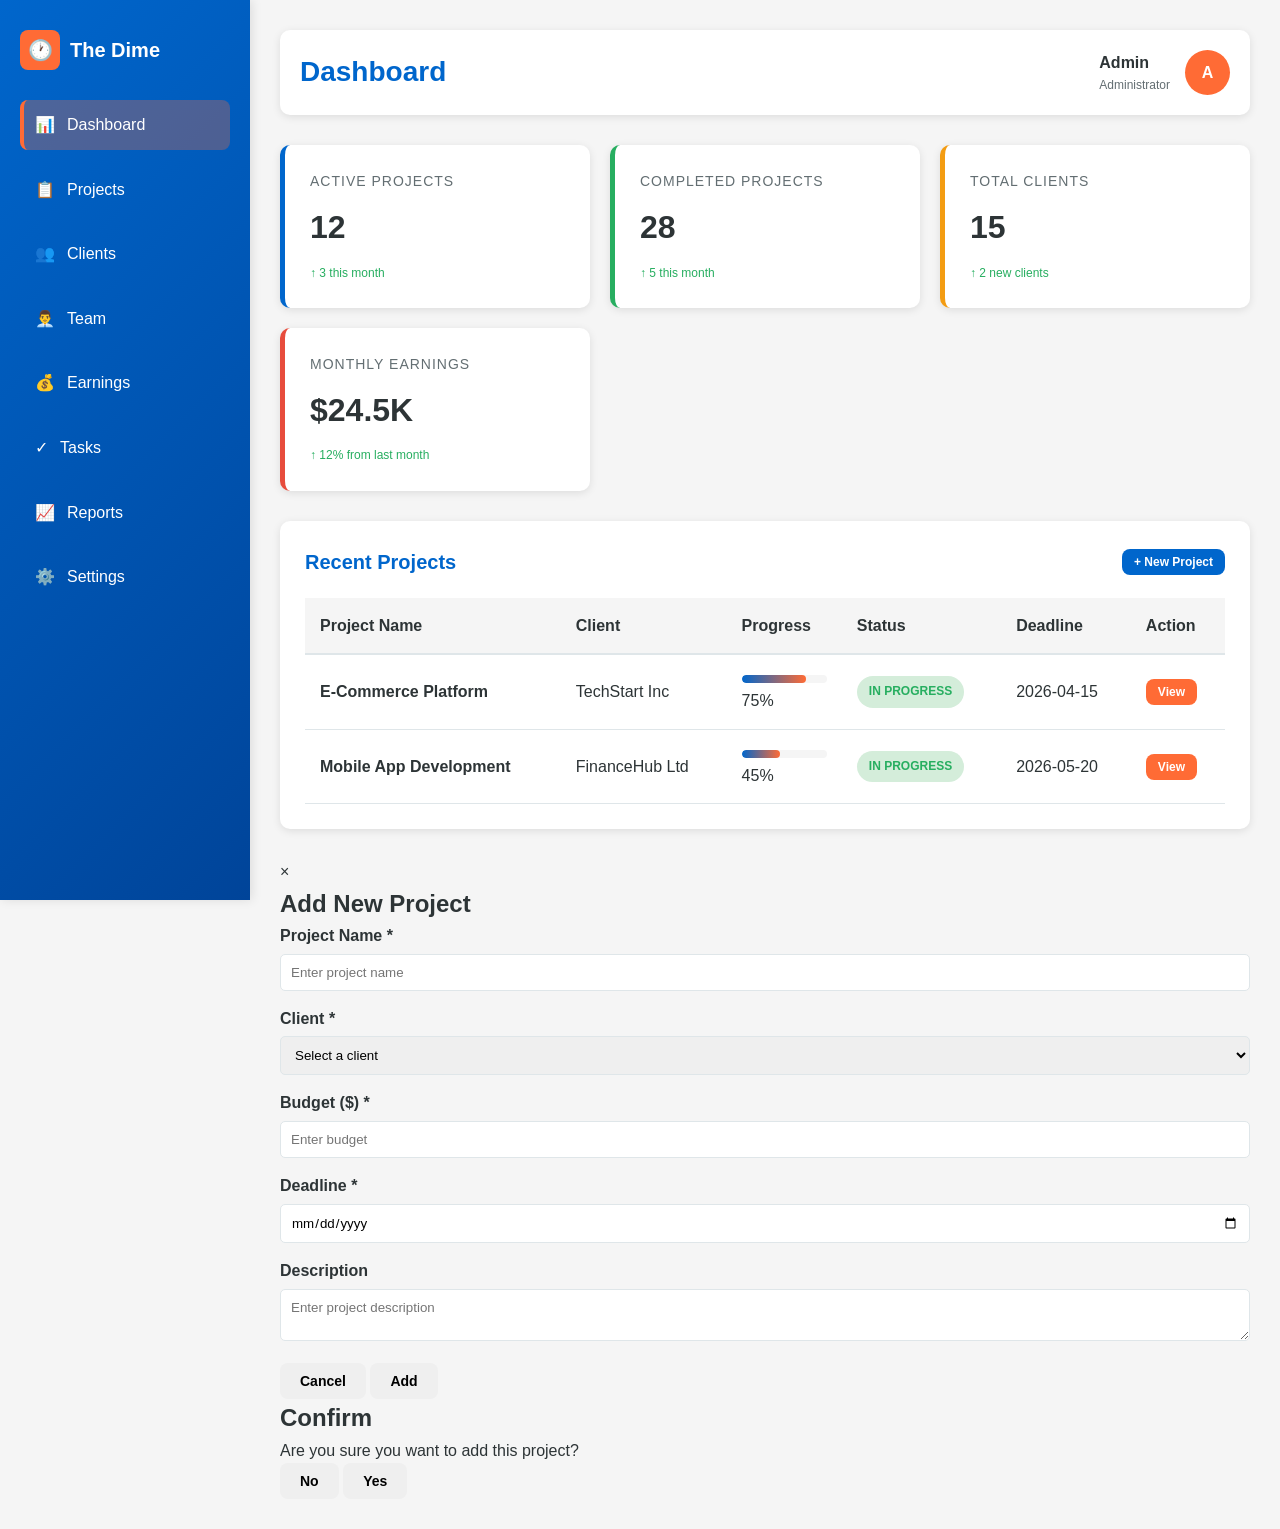
==== index.html @ 7ede2f8c "Add new project and confirmation modals Added a new project modal with form fields for project detai" ====
<!DOCTYPE html>
<html lang="en">
<head>
    <meta charset="UTF-8">
    <meta name="viewport" content="width=device-width, initial-scale=1.0">
    <title>The Dime Technology - Admin Dashboard</title>
    <style>
        * {
            margin: 0;
            padding: 0;
            box-sizing: border-box;
        }

        :root {
            --primary-blue: #0066cc;
            --accent-orange: #ff6b35;
            --dark-bg: #1a1a2e;
            --light-bg: #f5f5f5;
            --text-dark: #2d3436;
            --text-light: #636e72;
            --success-green: #27ae60;
            --warning-yellow: #f39c12;
            --danger-red: #e74c3c;
            --border-color: #dfe6e9;
        }

        body {
            font-family: 'Segoe UI', Tahoma, Geneva, Verdana, sans-serif;
            background-color: var(--light-bg);
            color: var(--text-dark);
            line-height: 1.6;
        }

        .container {
            display: flex;
            min-height: 100vh;
        }

        .sidebar {
            width: 250px;
            background: linear-gradient(135deg, var(--primary-blue) 0%, #004499 100%);
            color: white;
            padding: 30px 20px;
            position: fixed;
            height: 100vh;
            overflow-y: auto;
            box-shadow: 2px 0 10px rgba(0,0,0,0.1);
            z-index: 100;
        }

        .logo {
            font-size: 20px;
            font-weight: bold;
            margin-bottom: 30px;
            display: flex;
            align-items: center;
            gap: 10px;
        }

        .logo-icon {
            width: 40px;
            height: 40px;
            background: var(--accent-orange);
            border-radius: 8px;
            display: flex;
            align-items: center;
            justify-content: center;
            font-weight: bold;
        }

        .nav-menu {
            list-style: none;
        }

        .nav-item {
            margin-bottom: 15px;
        }

        .nav-link {
            color: white;
            text-decoration: none;
            display: flex;
            align-items: center;
            gap: 12px;
            padding: 12px 15px;
            border-radius: 8px;
            transition: all 0.3s;
            cursor: pointer;
        }

        .nav-link:hover,
        .nav-link.active {
            background-color: rgba(255, 107, 53, 0.3);
            border-left: 4px solid var(--accent-orange);
            padding-left: 11px;
        }

        .main-content {
            margin-left: 250px;
            flex: 1;
            padding: 30px;
        }

        .content-section {
            display: none;
        }

        .content-section.active {
            display: block;
        }

        .header {
            display: flex;
            justify-content: space-between;
            align-items: center;
            background: white;
            padding: 20px;
            border-radius: 10px;
            margin-bottom: 30px;
            box-shadow: 0 2px 8px rgba(0,0,0,0.1);
        }

        .header h1 {
            color: var(--primary-blue);
            font-size: 28px;
        }

        .user-profile {
            display: flex;
            align-items: center;
            gap: 15px;
        }

        .avatar {
            width: 45px;
            height: 45px;
            background: var(--accent-orange);
            border-radius: 50%;
            display: flex;
            align-items: center;
            justify-content: center;
            color: white;
            font-weight: bold;
        }

        .stats-grid {
            display: grid;
            grid-template-columns: repeat(auto-fit, minmax(250px, 1fr));
            gap: 20px;
            margin-bottom: 30px;
        }

        .stat-card {
            background: white;
            padding: 25px;
            border-radius: 10px;
            box-shadow: 0 2px 8px rgba(0,0,0,0.1);
            border-left: 5px solid;
            transition: transform 0.3s, box-shadow 0.3s;
        }

        .stat-card:hover {
            transform: translateY(-5px);
            box-shadow: 0 5px 15px rgba(0,0,0,0.15);
        }

        .stat-card.primary { border-left-color: var(--primary-blue); }
        .stat-card.success { border-left-color: var(--success-green); }
        .stat-card.warning { border-left-color: var(--warning-yellow); }
        .stat-card.danger { border-left-color: var(--danger-red); }

        .stat-label {
            color: var(--text-light);
            font-size: 14px;
            text-transform: uppercase;
            margin-bottom: 10px;
            letter-spacing: 1px;
        }

        .stat-value {
            font-size: 32px;
            font-weight: bold;
            color: var(--text-dark);
            margin-bottom: 10px;
        }

        .stat-change {
            font-size: 12px;
            color: var(--success-green);
        }

        .section {
            background: white;
            padding: 25px;
            border-radius: 10px;
            box-shadow: 0 2px 8px rgba(0,0,0,0.1);
            margin-bottom: 30px;
        }

        .section-title {
            font-size: 20px;
            font-weight: bold;
            color: var(--primary-blue);
            margin-bottom: 20px;
            display: flex;
            justify-content: space-between;
            align-items: center;
        }

        .btn {
            padding: 10px 20px;
            border: none;
            border-radius: 8px;
            cursor: pointer;
            font-size: 14px;
            font-weight: 600;
            transition: all 0.3s;
            text-decoration: none;
            display: inline-block;
        }

        .btn-primary {
            background: var(--primary-blue);
            color: white;
        }

        .btn-primary:hover {
            background: #0052a3;
        }

        .btn-orange {
            background: var(--accent-orange);
            color: white;
        }

        .btn-orange:hover {
            background: #e55a25;
        }

        .btn-small {
            padding: 6px 12px;
            font-size: 12px;
        }

        table {
            width: 100%;
            border-collapse: collapse;
            margin-top: 15px;
        }

        thead {
            background: var(--light-bg);
        }

        th {
            padding: 15px;
            text-align: left;
            color: var(--text-dark);
            font-weight: 600;
            border-bottom: 2px solid var(--border-color);
        }

        td {
            padding: 15px;
            border-bottom: 1px solid var(--border-color);
        }

        tbody tr:hover {
            background: var(--light-bg);
        }

        .status-badge {
            display: inline-block;
            padding: 6px 12px;
            border-radius: 20px;
            font-size: 12px;
            font-weight: 600;
            text-transform: uppercase;
        }

        .status-active {
            background: #d4edda;
            color: var(--success-green);
        }

        .status-pending {
            background: #fff3cd;
            color: var(--warning-yellow);
        }

        .status-completed {
            background: #cfe2ff;
            color: var(--primary-blue);
        }

        .progress-bar {
            background: var(--light-bg);
            height: 8px;
            border-radius: 4px;
            overflow: hidden;
            margin: 5px 0;
        }

        .progress-fill {
            height: 100%;
            background: linear-gradient(90deg, var(--primary-blue), var(--accent-orange));
            border-radius: 4px;
            transition: width 0.3s;
        }

        .team-grid {
            display: grid;
            grid-template-columns: repeat(auto-fill, minmax(200px, 1fr));
            gap: 20px;
            margin-top: 15px;
        }

        .team-card {
            background: white;
            padding: 20px;
            border-radius: 10px;
            text-align: center;
            border: 1px solid var(--border-color);
            transition: all 0.3s;
        }

        .team-card:hover {
            box-shadow: 0 5px 15px rgba(0,0,0,0.1);
            transform: translateY(-5px);
        }

        .team-avatar {
            width: 70px;
            height: 70px;
            background: linear-gradient(135deg, var(--primary-blue), var(--accent-orange));
            border-radius: 50%;
            margin: 0 auto 15px;
            display: flex;
            align-items: center;
            justify-content: center;
            color: white;
            font-weight: bold;
            font-size: 24px;
        }

        .team-name {
            font-weight: bold;
            color: var(--text-dark);
            margin-bottom: 5px;
        }

        .team-role {
            color: var(--text-light);
            font-size: 12px;
            margin-bottom: 10px;
        }

        .form-group {
            margin-bottom: 15px;
        }

        .form-group label {
            display: block;
            margin-bottom: 5px;
            font-weight: 600;
            color: var(--text-dark);
        }

        .form-group input, .form-group select, .form-group textarea {
            width: 100%;
            padding: 10px;
            border: 1px solid var(--border-color);
            border-radius: 5px;
            font-family: inherit;
        }

        .grid-2 {
            display: grid;
            grid-template-columns: 1fr 1fr;
            gap: 20px;
        }

        @media (max-width: 768px) {
            .sidebar {
                width: 200px;
            }
            .main-content {
                margin-left: 200px;
                padding: 20px;
            }
            .header {
                flex-direction: column;
                gap: 15px;
            }
            .stats-grid {
                grid-template-columns: 1fr;
            }
            .grid-2 {
                grid-template-columns: 1fr;
            }
        }

        @media (max-width: 480px) {
            .sidebar {
                width: 180px;
            }
            .main-content {
                margin-left: 180px;
                padding: 15px;
            }
        }
    </style>
</head>
<body>
    <div class="container">
        <aside class="sidebar">
            <div class="logo">
                <div class="logo-icon">🕐</div>
                <span>The Dime</span>
            </div>
            <nav>
                <ul class="nav-menu">
                    <li class="nav-item"><a class="nav-link active" onclick="showSection('dashboard')"><span>📊</span> Dashboard</a></li>
                    <li class="nav-item"><a class="nav-link" onclick="showSection('projects')"><span>📋</span> Projects</a></li>
                    <li class="nav-item"><a class="nav-link" onclick="showSection('clients')"><span>👥</span> Clients</a></li>
                    <li class="nav-item"><a class="nav-link" onclick="showSection('team')"><span>👨‍💼</span> Team</a></li>
                    <li class="nav-item"><a class="nav-link" onclick="showSection('earnings')"><span>💰</span> Earnings</a></li>
                    <li class="nav-item"><a class="nav-link" onclick="showSection('tasks')"><span>✓</span> Tasks</a></li>
                    <li class="nav-item"><a class="nav-link" onclick="showSection('reports')"><span>📈</span> Reports</a></li>
                    <li class="nav-item"><a class="nav-link" onclick="showSection('settings')"><span>⚙️</span> Settings</a></li>
                </ul>
            </nav>
        </aside>

        <main class="main-content">
            <!-- DASHBOARD SECTION -->
            <div id="dashboard" class="content-section active">
                <div class="header">
                    <h1>Dashboard</h1>
                    <div class="user-profile">
                        <div><div style="font-weight: 600;">Admin</div><div style="font-size: 12px; color: var(--text-light);">Administrator</div></div>
                        <div class="avatar">A</div>
                    </div>
                </div>

                <div class="stats-grid">
                    <div class="stat-card primary">
                        <div class="stat-label">Active Projects</div>
                        <div class="stat-value">12</div>
                        <div class="stat-change">↑ 3 this month</div>
                    </div>
                    <div class="stat-card success">
                        <div class="stat-label">Completed Projects</div>
                        <div class="stat-value">28</div>
                        <div class="stat-change">↑ 5 this month</div>
                    </div>
                    <div class="stat-card warning">
                        <div class="stat-label">Total Clients</div>
                        <div class="stat-value">15</div>
                        <div class="stat-change">↑ 2 new clients</div>
                    </div>
                    <div class="stat-card danger">
                        <div class="stat-label">Monthly Earnings</div>
                        <div class="stat-value">$24.5K</div>
                        <div class="stat-change">↑ 12% from last month</div>
                    </div>
                </div>

                <div class="section">
                    <div class="section-title">
                        <span>Recent Projects</span>
                        <button class="btn btn-primary btn-small">+ New Project</button>
                    </div>
                    <table>
                        <thead>
                            <tr><th>Project Name</th><th>Client</th><th>Progress</th><th>Status</th><th>Deadline</th><th>Action</th></tr>
                        </thead>
                        <tbody>
                            <tr>
                                <td><strong>E-Commerce Platform</strong></td>
                                <td>TechStart Inc</td>
                                <td><div class="progress-bar"><div class="progress-fill" style="width: 75%"></div></div>75%</td>
                                <td><span class="status-badge status-active">In Progress</span></td>
                                <td>2026-04-15</td>
                                <td><button class="btn btn-orange btn-small">View</button></td>
                            </tr>
                            <tr>
                                <td><strong>Mobile App Development</strong></td>
                                <td>FinanceHub Ltd</td>
                                <td><div class="progress-bar"><div class="progress-fill" style="width: 45%"></div></div>45%</td>
                                <td><span class="status-badge status-active">In Progress</span></td>
                                <td>2026-05-20</td>
                                <td><button class="btn btn-orange btn-small">View</button></td>
                            </tr>
                        </tbody>
                    </table>
                </div>
            </div>

            <!-- NEW PROJECT MODAL WITH CONFIRMATION -->
<div id="newProjectModal" class="modal">
    <div class="modal-content">
        <span class="close" onclick="closeNewProjectModal()">&times;</span>
        <h2>Add New Project</h2>
        <form class="modal-form" id="projectForm">
            <div class="form-group">
                <label for="projectName">Project Name *</label>
                <input type="text" id="projectName" placeholder="Enter project name" required />
            </div>
            <div class="form-group">
                <label for="projectClient">Client *</label>
                <select id="projectClient" required>
                    <option value="">Select a client</option>
                    <option value="TechStart Inc">TechStart Inc</option>
                    <option value="FinanceHub Ltd">FinanceHub Ltd</option>
                    <option value="StyleBox Co">StyleBox Co</option>
                </select>
            </div>
            <div class="form-group">
                <label for="projectBudget">Budget ($) *</label>
                <input type="number" id="projectBudget" placeholder="Enter budget" min="0" required />
            </div>
            <div class="form-group">
                <label for="projectDeadline">Deadline *</label>
                <input type="date" id="projectDeadline" required />
            </div>
            <div class="form-group">
                <label for="projectDescription">Description</label>
                <textarea id="projectDescription" placeholder="Enter project description"></textarea>
            </div>
            <div class="modal-buttons">
                <button type="button" class="btn btn-cancel" onclick="closeNewProjectModal()">Cancel</button>
                <button type="button" class="btn btn-add" onclick="confirmAddProject()">Add</button>
            </div>
        </form>
    </div>
</div>

<!-- CONFIRMATION MODAL -->
<div id="confirmationModal" class="modal">
    <div class="modal-content" style="max-width: 400px;">
        <h2>Confirm</h2>
        <p id="confirmMessage">Are you sure you want to add this project?</p>
        <div class="modal-buttons">
            <button type="button" class="btn btn-cancel" onclick="closeConfirmationModal()">No</button>
            <button type="button" class="btn btn-add" onclick="finalizeAddProject()">Yes</button>
        </div>
    </div>
</div>

            <!-- PROJECTS SECTION -->
            <div id="projects" class="content-section">
                <div class="header">
                    <h1>Projects</h1>
                    <button class="btn btn-primary">+ New Project</button>
                </div>

                <div class="stats-grid">
                    <div class="stat-card primary">
                        <div class="stat-label">Total Projects</div>
                        <div class="stat-value">40</div>
                    </div>
                    <div class="stat-card success">
                        <div class="stat-label">Completed</div>
                        <div class="stat-value">28</div>
                    </div>
                    <div class="stat-card warning">
                        <div class="stat-label">In Progress</div>
                        <div class="stat-value">12</div>
                    </div>
                </div>

                <div class="section">
                    <div class="section-title"><span>All Projects</span></div>
                    <table>
                        <thead>
                            <tr><th>Project Name</th><th>Client</th><th>Status</th><th>Start Date</th><th>End Date</th><th>Budget</th><th>Action</th></tr>
                        </thead>
                        <tbody>
                            <tr>
                                <td><strong>E-Commerce Platform</strong></td>
                                <td>TechStart Inc</td>
                                <td><span class="status-badge status-active">In Progress</span></td>
                                <td>2026-02-01</td>
                                <td>2026-04-15</td>
                                <td>$15,000</td>
                                <td><button class="btn btn-orange btn-small">Edit</button></td>
                            </tr>
                            <tr>
                                <td><strong>Mobile App Development</strong></td>
                                <td>FinanceHub Ltd</td>
                                <td><span class="status-badge status-active">In Progress</span></td>
                                <td>2026-01-15</td>
                                <td>2026-05-20</td>
                                <td>$22,000</td>
                                <td><button class="btn btn-orange btn-small">Edit</button></td>
                            </tr>
                            <tr>
                                <td><strong>Website Redesign</strong></td>
                                <td>StyleBox Co</td>
                                <td><span class="status-badge status-completed">Completed</span></td>
                                <td>2025-12-01</td>
                                <td>2026-03-10</td>
                                <td>$8,500</td>
                                <td><button class="btn btn-orange btn-small">View</button></td>
                            </tr>
                        </tbody>
                    </table>
                </div>
            </div>

            <!-- CLIENTS SECTION -->
            <div id="clients" class="content-section">
                <div class="header">
                    <h1>Clients</h1>
                    <button class="btn btn-primary">+ Add Client</button>
                </div>

                <div class="section">
                    <div class="section-title"><span>Client Management</span></div>
                    <table>
                        <thead>
                            <tr><th>Company Name</th><th>Contact Person</th><th>Email</th><th>Phone</th><th>Status</th><th>Projects</th><th>Action</th></tr>
                        </thead>
                        <tbody>
                            <tr>
                                <td><strong>TechStart Inc</strong></td>
                                <td>John Smith</td>
                                <td>john@techstart.com</td>
                                <td>+1 (555) 123-4567</td>
                                <td><span class="status-badge status-active">Active</span></td>
                                <td>3</td>
                                <td><button class="btn btn-orange btn-small">Edit</button></td>
                            </tr>
                            <tr>
                                <td><strong>FinanceHub Ltd</strong></td>
                                <td>Sarah Johnson</td>
                                <td>sarah@financehub.com</td>
                                <td>+1 (555) 234-5678</td>
                                <td><span class="status-badge status-active">Active</span></td>
                                <td>2</td>
                                <td><button class="btn btn-orange btn-small">Edit</button></td>
                            </tr>
                            <tr>
                                <td><strong>StyleBox Co</strong></td>
                                <td>Michael Brown</td>
                                <td>michael@stylebox.com</td>
                                <td>+1 (555) 345-6789</td>
                                <td><span class="status-badge status-active">Active</span></td>
                                <td>4</td>
                                <td><button class="btn btn-orange btn-small">Edit</button></td>
                            </tr>
                        </tbody>
                    </table>
                </div>
            </div>

            <!-- TEAM SECTION -->
            <div id="team" class="content-section">
                <div class="header">
                    <h1>Team Members</h1>
                    <button class="btn btn-primary">+ Add Member</button>
                </div>

                <div class="stats-grid">
                    <div class="stat-card primary">
                        <div class="stat-label">Total Team</div>
                        <div class="stat-value">18</div>
                    </div>
                    <div class="stat-card success">
                        <div class="stat-label">Active</div>
                        <div class="stat-value">18</div>
                    </div>
                </div>

                <div class="section">
                    <div class="section-title"><span>Team Grid</span></div>
                    <div class="team-grid">
                        <div class="team-card"><div class="team-avatar">JD</div><div class="team-name">John Doe</div><div class="team-role">Lead Developer</div><div style="color: var(--success-green); font-size: 12px; margin-top: 10px;">● Active</div></div>
                        <div class="team-card"><div class="team-avatar">SM</div><div class="team-name">Sarah Miller</div><div class="team-role">UI/UX Designer</div><div style="color: var(--success-green); font-size: 12px; margin-top: 10px;">● Active</div></div>
                        <div class="team-card"><div class="team-avatar">MJ</div><div class="team-name">Mike Johnson</div><div class="team-role">Backend Developer</div><div style="color: var(--success-green); font-size: 12px; margin-top: 10px;">● Active</div></div>
                        <div class="team-card"><div class="team-avatar">EA</div><div class="team-name">Emma Anderson</div><div class="team-role">Project Manager</div><div style="color: var(--success-green); font-size: 12px; margin-top: 10px;">● Active</div></div>
                        <div class="team-card"><div class="team-avatar">DB</div><div class="team-name">David Brown</div><div class="team-role">QA Engineer</div><div style="color: var(--success-green); font-size: 12px; margin-top: 10px;">● Active</div></div>
                        <div class="team-card"><div class="team-avatar">LC</div><div class="team-name">Lisa Chen</div><div class="team-role">DevOps Engineer</div><div style="color: var(--success-green); font-size: 12px; margin-top: 10px;">● Active</div></div>
                    </div>
                </div>
            </div>

            <!-- EARNINGS SECTION -->
            <div id="earnings" class="content-section">
                <div class="header">
                    <h1>Earnings</h1>
                </div>

                <div class="stats-grid">
                    <div class="stat-card danger">
                        <div class="stat-label">Total Earnings</div>
                        <div class="stat-value">$215.8K</div>
                        <div class="stat-change">↑ 8% YoY</div>
                    </div>
                    <div class="stat-card success">
                        <div class="stat-label">This Month</div>
                        <div class="stat-value">$24.5K</div>
                        <div class="stat-change">↑ 12% MoM</div>
                    </div>
                    <div class="stat-card warning">
                        <div class="stat-label">Pending</div>
                        <div class="stat-value">$7.2K</div>
                        <div class="stat-change">3 invoices</div>
                    </div>
                </div>

                <div class="section">
                    <div class="section-title"><span>Monthly Earnings Breakdown</span></div>
                    <table>
                        <thead>
                            <tr><th>Project</th><th>Client</th><th>Amount</th><th>Status</th><th>Date</th><th>Action</th></tr>
                        </thead>
                        <tbody>
                            <tr>
                                <td><strong>E-Commerce Platform</strong></td>
                                <td>TechStart Inc</td>
                                <td><strong style="color: var(--success-green);">$8,500</strong></td>
                                <td><span class="status-badge status-active">Paid</span></td>
                                <td>2026-03-15</td>
                                <td><button class="btn btn-orange btn-small">Details</button></td>
                            </tr>
                            <tr>
                                <td><strong>Mobile App Development</strong></td>
                                <td>FinanceHub Ltd</td>
                                <td><strong style="color: var(--warning-yellow);">$7,200</strong></td>
                                <td><span class="status-badge status-pending">Pending</span></td>
                                <td>2026-03-20</td>
                                <td><button class="btn btn-orange btn-small">Details</button></td>
                            </tr>
                            <tr>
                                <td><strong>Website Redesign</strong></td>
                                <td>StyleBox Co</td>
                                <td><strong style="color: var(--success-green);">$8,800</strong></td>
                                <td><span class="status-badge status-active">Paid</span></td>
                                <td>2026-03-10</td>
                                <td><button class="btn btn-orange btn-small">Details</button></td>
                            </tr>
                        </tbody>
                    </table>
                </div>
            </div>

            <!-- TASKS SECTION -->
            <div id="tasks" class="content-section">
                <div class="header">
                    <h1>Tasks</h1>
                    <button class="btn btn-primary">+ New Task</button>
                </div>

                <div class="stats-grid">
                    <div class="stat-card primary">
                        <div class="stat-label">Total Tasks</div>
                        <div class="stat-value">48</div>
                    </div>
                    <div class="stat-card success">
                        <div class="stat-label">Completed</div>
                        <div class="stat-value">32</div>
                    </div>
                    <div class="stat-card warning">
                        <div class="stat-label">In Progress</div>
                        <div class="stat-value">12</div>
                    </div>
                    <div class="stat-card danger">
                        <div class="stat-label">Overdue</div>
                        <div class="stat-value">4</div>
                    </div>
                </div>

                <div class="section">
                    <div class="section-title"><span>Task List</span></div>
                    <table>
                        <thead>
                            <tr><th>Task Name</th><th>Project</th><th>Assigned To</th><th>Priority</th><th>Status</th><th>Due Date</th><th>Action</th></tr>
                        </thead>
                        <tbody>
                            <tr>
                                <td><strong>Database Design</strong></td>
                                <td>E-Commerce Platform</td>
                                <td>Mike Johnson</td>
                                <td><span class="status-badge status-active">High</span></td>
                                <td><span class="status-badge status-completed">Completed</span></td>
                                <td>2026-03-01</td>
                                <td><button class="btn btn-orange btn-small">View</button></td>
                            </tr>
                            <tr>
                                <td><strong>API Integration</strong></td>
                                <td>Mobile App Development</td>
                                <td>John Doe</td>
                                <td><span class="status-badge status-active">High</span></td>
                                <td><span class="status-badge status-active">In Progress</span></td>
                                <td>2026-03-25</td>
                                <td><button class="btn btn-orange btn-small">View</button></td>
                            </tr>
                            <tr>
                                <td><strong>UI Testing</strong></td>
                                <td>Website Redesign</td>
                                <td>Sarah Miller</td>
                                <td><span class="status-badge status-pending">Medium</span></td>
                                <td><span class="status-badge status-completed">Completed</span></td>
                                <td>2026-03-05</td>
                                <td><button class="btn btn-orange btn-small">View</button></td>
                            </tr>
                        </tbody>
                    </table>
                </div>
            </div>

            <!-- REPORTS SECTION -->
            <div id="reports" class="content-section">
                <div class="header">
                    <h1>Reports</h1>
                    <button class="btn btn-primary">+ Generate Report</button>
                </div>

                <div class="section">
                    <div class="section-title"><span>Performance Metrics</span></div>
                    <div class="grid-2">
                        <div>
                            <h3 style="margin-bottom: 15px; color: var(--primary-blue);">Project Completion Rate</h3>
                            <div class="progress-bar" style="height: 20px; margin-bottom: 10px;"><div class="progress-fill" style="width: 70%"></div></div>
                            <p style="font-size: 14px;">70% of projects completed on time</p>
                        </div>
                        <div>
                            <h3 style="margin-bottom: 15px; color: var(--primary-blue);">Client Satisfaction</h3>
                            <div class="progress-bar" style="height: 20px; margin-bottom: 10px;"><div class="progress-fill" style="width: 92%"></div></div>
                            <p style="font-size: 14px;">92% average satisfaction score</p>
                        </div>
                        <div>
                            <h3 style="margin-bottom: 15px; color: var(--primary-blue);">Team Productivity</h3>
                            <div class="progress-bar" style="height: 20px; margin-bottom: 10px;"><div class="progress-fill" style="width: 85%"></div></div>
                            <p style="font-size: 14px;">85% tasks completed within deadline</p>
                        </div>
                        <div>
                            <h3 style="margin-bottom: 15px; color: var(--primary-blue);">Budget Efficiency</h3>
                            <div class="progress-bar" style="height: 20px; margin-bottom: 10px;"><div class="progress-fill" style="width: 78%"></div></div>
                            <p style="font-size: 14px;">78% within budget allocation</p>
                        </div>
                    </div>
                </div>

                <div class="section">
                    <div class="section-title"><span>Recent Reports</span></div>
                    <table>
                        <thead>
                            <tr><th>Report Name</th><th>Type</th><th>Generated By</th><th>Date</th><th>Status</th><th>Action</th></tr>
                        </thead>
                        <tbody>
                            <tr>
                                <td><strong>Monthly Performance Report</strong></td>
                                <td>Performance</td>
                                <td>Admin</td>
                                <td>2026-03-20</td>
                                <td><span class="status-badge status-completed">Completed</span></td>
                                <td><button class="btn btn-orange btn-small">Download</button></td>
                            </tr>
                            <tr>
                                <td><strong>Financial Summary Q1</strong></td>
                                <td>Financial</td>
                                <td>Admin</td>
                                <td>2026-03-15</td>
                                <td><span class="status-badge status-completed">Completed</span></td>
                                <td><button class="btn btn-orange btn-small">Download</button></td>
                            </tr>
                        </tbody>
                    </table>
                </div>
            </div>

            <!-- SETTINGS SECTION -->
            <div id="settings" class="content-section">
                <div class="header">
                    <h1>Settings</h1>
                </div>

                <div class="section">
                    <div class="section-title"><span>General Settings</span></div>
                    <div class="grid-2">
                        <div>
                            <div class="form-group">
                                <label>Company Name</label>
                                <input type="text" value="The Dime Technology" />
                            </div>
                            <div class="form-group">
                                <label>Email</label>
                                <input type="email" value="admin@thedime.com" />
                            </div>
                        </div>
                        <div>
                            <div class="form-group">
                                <label>Phone</label>
                                <input type="tel" value="+1 (555) 123-4567" />
                            </div>
                            <div class="form-group">
                                <label>Address</label>
                                <input type="text" value="123 Business St, City, State 12345" />
                            </div>
                        </div>
                    </div>
                </div>

                <div class="section">
                    <div class="section-title"><span>Notification Settings</span></div>
                    <div style="display: flex; flex-direction: column; gap: 10px;">
                        <label style="display: flex; align-items: center; gap: 10px; cursor: pointer;">
                            <input type="checkbox" checked /> Email notifications for new projects
                        </label>
                        <label style="display: flex; align-items: center; gap: 10px; cursor: pointer;">
                            <input type="checkbox" checked /> SMS alerts for urgent tasks
                        </label>
                        <label style="display: flex; align-items: center; gap: 10px; cursor: pointer;">
                            <input type="checkbox" /> Daily summary reports
                        </label>
                        <label style="display: flex; align-items: center; gap: 10px; cursor: pointer;">
                            <input type="checkbox" checked /> Payment notifications
                        </label>
                    </div>
                </div>

                <div class="section">
                    <div class="section-title"><span>Security Settings</span></div>
                    <div class="form-group">
                        <label>Current Password</label>
                        <input type="password" placeholder="Enter current password" />
                    </div>
                    <div class="grid-2">
                        <div class="form-group">
                            <label>New Password</label>
                            <input type="password" placeholder="Enter new password" />
                        </div>
                        <div class="form-group">
                            <label>Confirm Password</label>
                            <input type="password" placeholder="Confirm new password" />
                        </div>
                    </div>
                    <button class="btn btn-primary">Update Password</button>
                </div>

                <div class="section">
                    <div class="section-title"><span>Danger Zone</span></div>
                    <button class="btn" style="background: var(--danger-red); color: white;">Delete Account</button>
                </div>
            </div>
        </main>
    </div>

    <script>
        function showSection(sectionId) {
            // Hide all sections
            document.querySelectorAll('.content-section').forEach(section => {
                section.classList.remove('active');
            });
            
            // Remove active class from all nav links
            document.querySelectorAll('.nav-link').forEach(link => {
                link.classList.remove('active');
            });
            
            // Show selected section
            document.getElementById(sectionId).classList.add('active');
            
            // Add active class to corresponding nav link
            event.target.closest('.nav-link').classList.add('active');
        }
    </script>
</body>
</html>
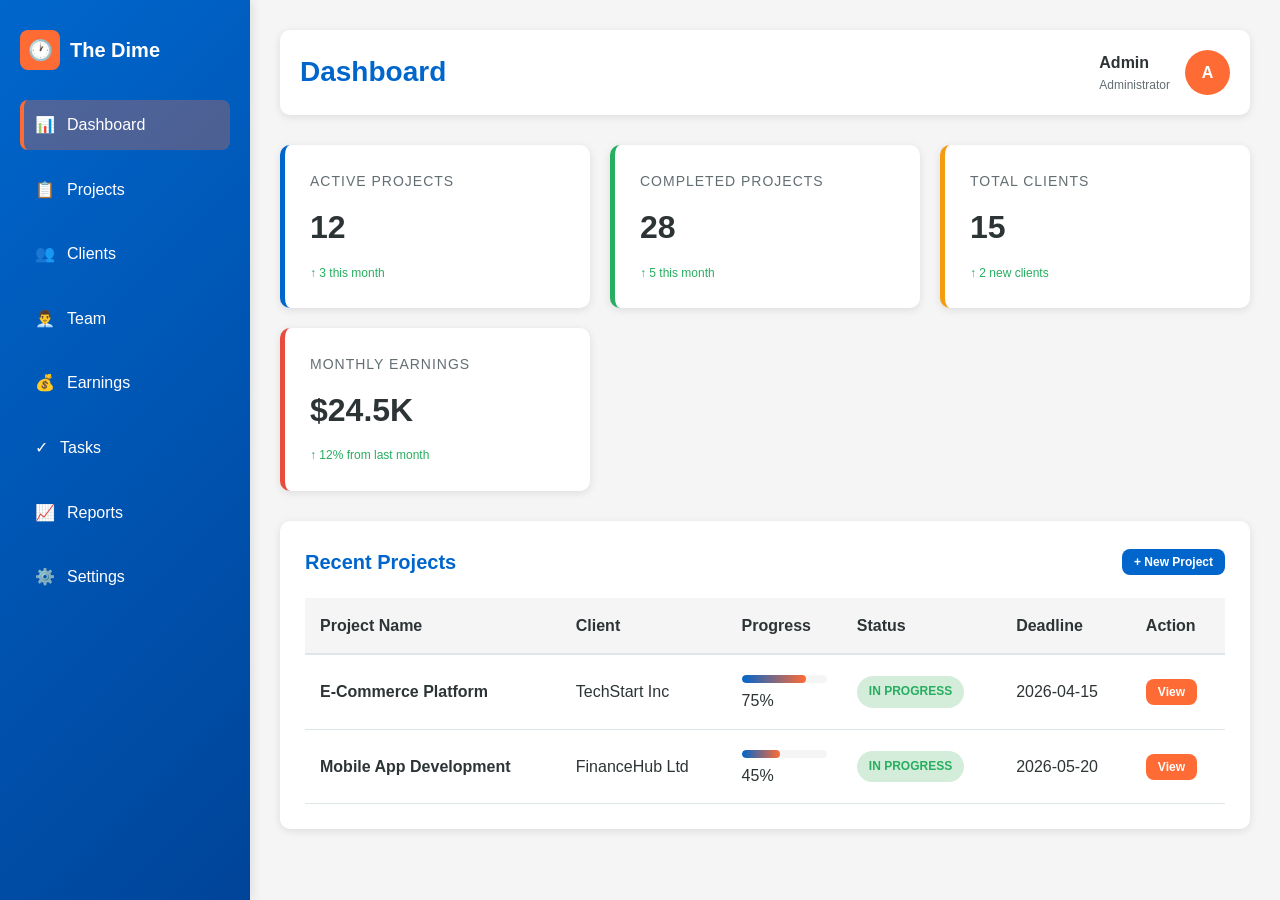
==== commit c843a34c: "Update index.html" ====
--- a/index.html
+++ b/index.html
@@ -497,57 +497,6 @@
                 </div>
             </div>
 
-            <!-- NEW PROJECT MODAL WITH CONFIRMATION -->
-<div id="newProjectModal" class="modal">
-    <div class="modal-content">
-        <span class="close" onclick="closeNewProjectModal()">&times;</span>
-        <h2>Add New Project</h2>
-        <form class="modal-form" id="projectForm">
-            <div class="form-group">
-                <label for="projectName">Project Name *</label>
-                <input type="text" id="projectName" placeholder="Enter project name" required />
-            </div>
-            <div class="form-group">
-                <label for="projectClient">Client *</label>
-                <select id="projectClient" required>
-                    <option value="">Select a client</option>
-                    <option value="TechStart Inc">TechStart Inc</option>
-                    <option value="FinanceHub Ltd">FinanceHub Ltd</option>
-                    <option value="StyleBox Co">StyleBox Co</option>
-                </select>
-            </div>
-            <div class="form-group">
-                <label for="projectBudget">Budget ($) *</label>
-                <input type="number" id="projectBudget" placeholder="Enter budget" min="0" required />
-            </div>
-            <div class="form-group">
-                <label for="projectDeadline">Deadline *</label>
-                <input type="date" id="projectDeadline" required />
-            </div>
-            <div class="form-group">
-                <label for="projectDescription">Description</label>
-                <textarea id="projectDescription" placeholder="Enter project description"></textarea>
-            </div>
-            <div class="modal-buttons">
-                <button type="button" class="btn btn-cancel" onclick="closeNewProjectModal()">Cancel</button>
-                <button type="button" class="btn btn-add" onclick="confirmAddProject()">Add</button>
-            </div>
-        </form>
-    </div>
-</div>
-
-<!-- CONFIRMATION MODAL -->
-<div id="confirmationModal" class="modal">
-    <div class="modal-content" style="max-width: 400px;">
-        <h2>Confirm</h2>
-        <p id="confirmMessage">Are you sure you want to add this project?</p>
-        <div class="modal-buttons">
-            <button type="button" class="btn btn-cancel" onclick="closeConfirmationModal()">No</button>
-            <button type="button" class="btn btn-add" onclick="finalizeAddProject()">Yes</button>
-        </div>
-    </div>
-</div>
-
             <!-- PROJECTS SECTION -->
             <div id="projects" class="content-section">
                 <div class="header">
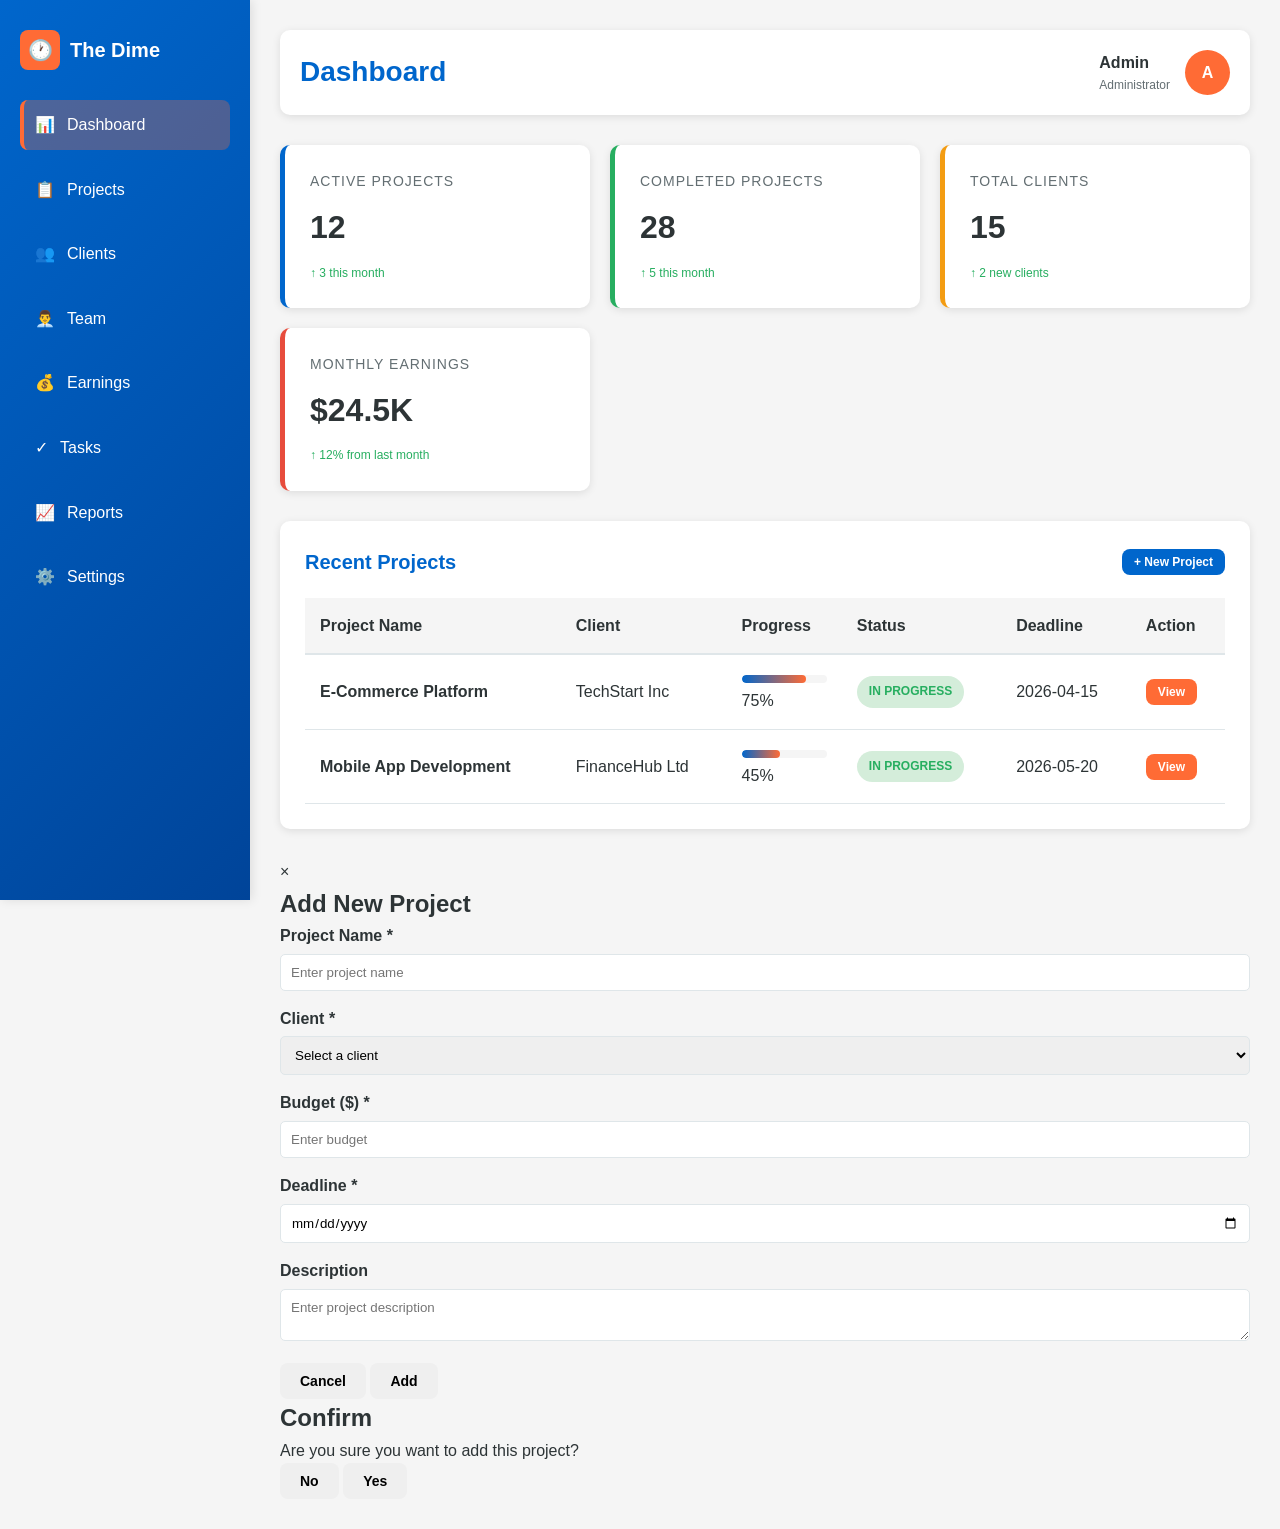
==== commit 9c70573b: "Update index.html" ====
--- a/index.html
+++ b/index.html
@@ -407,6 +407,113 @@
             .main-content {
                 margin-left: 180px;
                 padding: 15px;
+
+        /* MODAL STYLES */
+.modal {
+    display: none;
+    position: fixed;
+    z-index: 1000;
+    left: 0;
+    top: 0;
+    width: 100%;
+    height: 100%;
+    background-color: rgba(0, 0, 0, 0.5);
+    animation: fadeIn 0.3s ease;
+}
+
+@keyframes fadeIn {
+    from { opacity: 0; }
+    to { opacity: 1; }
+}
+
+.modal-content {
+    background-color: white;
+    margin: 5% auto;
+    padding: 30px;
+    border-radius: 10px;
+    width: 90%;
+    max-width: 500px;
+    box-shadow: 0 4px 20px rgba(0, 0, 0, 0.3);
+    animation: slideDown 0.3s ease;
+}
+
+@keyframes slideDown {
+    from {
+        transform: translateY(-50px);
+        opacity: 0;
+    }
+    to {
+        transform: translateY(0);
+        opacity: 1;
+    }
+}
+
+.modal-content h2 {
+    color: var(--primary-blue);
+    margin-bottom: 20px;
+    font-size: 24px;
+}
+
+.modal-content p {
+    margin-bottom: 20px;
+    font-size: 16px;
+    color: var(--text-dark);
+}
+
+.close {
+    color: #aaa;
+    float: right;
+    font-size: 28px;
+    font-weight: bold;
+    cursor: pointer;
+    transition: color 0.3s;
+}
+
+.close:hover {
+    color: var(--danger-red);
+}
+
+.modal-form {
+    display: flex;
+    flex-direction: column;
+}
+
+.modal-form .form-group {
+    margin-bottom: 20px;
+}
+
+.modal-form textarea {
+    resize: vertical;
+    min-height: 100px;
+}
+
+.modal-form select {
+    cursor: pointer;
+}
+
+.modal-buttons {
+    display: flex;
+    gap: 10px;
+    margin-top: 20px;
+    justify-content: flex-end;
+}
+
+.btn-cancel {
+    background: #95a5a6;
+    color: white;
+}
+
+.btn-cancel:hover {
+    background: #7f8c8d;
+}
+
+.btn-add {
+    background: var(--primary-blue);
+    color: white;
+}
+
+.btn-add:hover {
+    background: #0052a3;
             }
         }
     </style>
@@ -895,6 +1002,58 @@
                     <button class="btn" style="background: var(--danger-red); color: white;">Delete Account</button>
                 </div>
             </div>
+            
+<!-- NEW PROJECT MODAL WITH CONFIRMATION -->
+<div id="newProjectModal" class="modal">
+    <div class="modal-content">
+        <span class="close" onclick="closeNewProjectModal()">&times;</span>
+        <h2>Add New Project</h2>
+        <form class="modal-form" id="projectForm">
+            <div class="form-group">
+                <label for="projectName">Project Name *</label>
+                <input type="text" id="projectName" placeholder="Enter project name" required />
+            </div>
+            <div class="form-group">
+                <label for="projectClient">Client *</label>
+                <select id="projectClient" required>
+                    <option value="">Select a client</option>
+                    <option value="TechStart Inc">TechStart Inc</option>
+                    <option value="FinanceHub Ltd">FinanceHub Ltd</option>
+                    <option value="StyleBox Co">StyleBox Co</option>
+                </select>
+            </div>
+            <div class="form-group">
+                <label for="projectBudget">Budget ($) *</label>
+                <input type="number" id="projectBudget" placeholder="Enter budget" min="0" required />
+            </div>
+            <div class="form-group">
+                <label for="projectDeadline">Deadline *</label>
+                <input type="date" id="projectDeadline" required />
+            </div>
+            <div class="form-group">
+                <label for="projectDescription">Description</label>
+                <textarea id="projectDescription" placeholder="Enter project description"></textarea>
+            </div>
+            <div class="modal-buttons">
+                <button type="button" class="btn btn-cancel" onclick="closeNewProjectModal()">Cancel</button>
+                <button type="button" class="btn btn-add" onclick="confirmAddProject()">Add</button>
+            </div>
+        </form>
+    </div>
+</div>
+
+<!-- CONFIRMATION MODAL -->
+<div id="confirmationModal" class="modal">
+    <div class="modal-content" style="max-width: 400px;">
+        <h2>Confirm</h2>
+        <p id="confirmMessage">Are you sure you want to add this project?</p>
+        <div class="modal-buttons">
+            <button type="button" class="btn btn-cancel" onclick="closeConfirmationModal()">No</button>
+            <button type="button" class="btn btn-add" onclick="finalizeAddProject()">Yes</button>
+        </div>
+    </div>
+</div>
+            
         </main>
     </div>
 
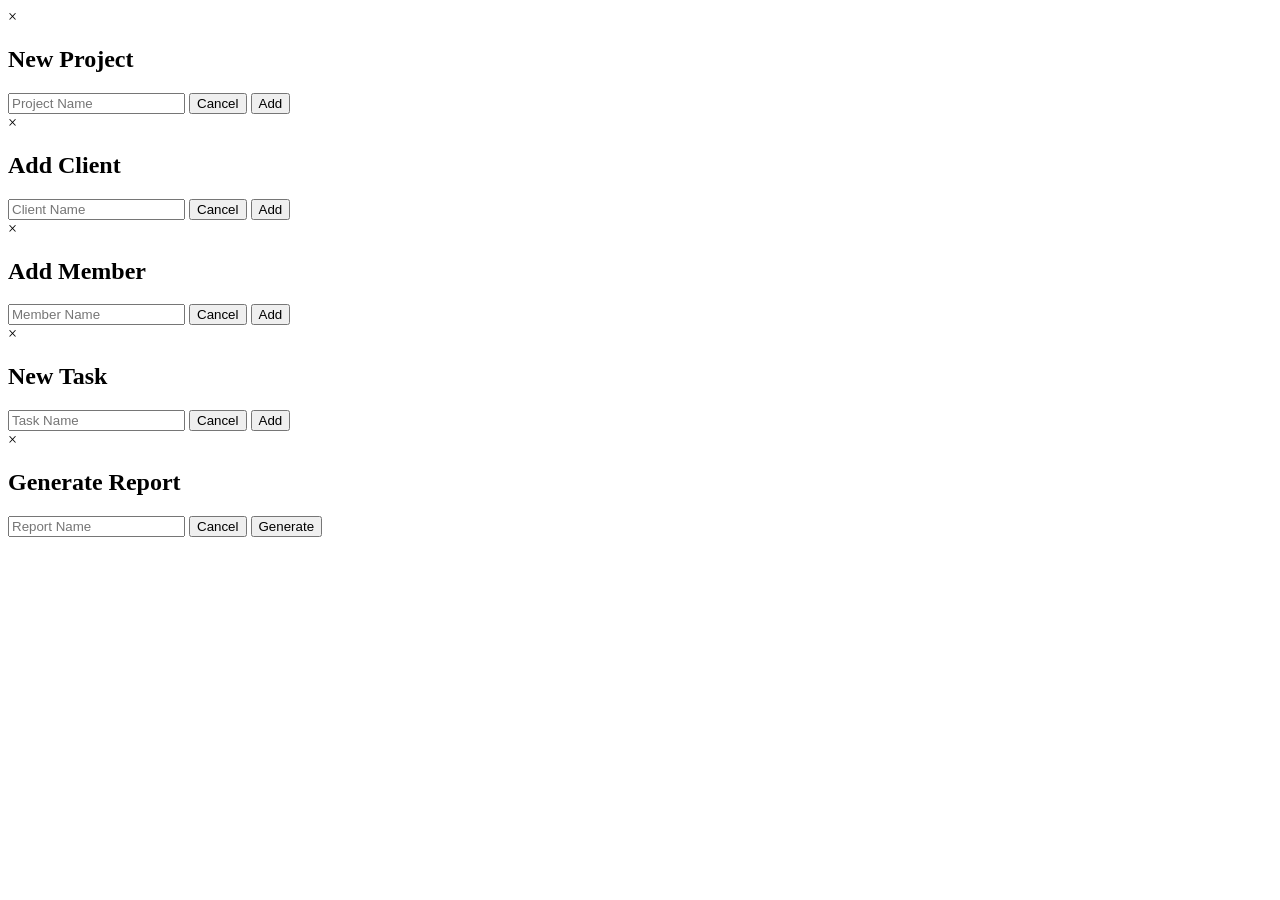
==== commit aa106ff8: "Updated index.html to add modal forms for Dashboard, Projects, Clients, Team, Tasks, and Reports sec" ====
--- a/index.html
+++ b/index.html
@@ -3,1078 +3,77 @@
 <head>
     <meta charset="UTF-8">
     <meta name="viewport" content="width=device-width, initial-scale=1.0">
-    <title>The Dime Technology - Admin Dashboard</title>
-    <style>
-        * {
-            margin: 0;
-            padding: 0;
-            box-sizing: border-box;
-        }
-
-        :root {
-            --primary-blue: #0066cc;
-            --accent-orange: #ff6b35;
-            --dark-bg: #1a1a2e;
-            --light-bg: #f5f5f5;
-            --text-dark: #2d3436;
-            --text-light: #636e72;
-            --success-green: #27ae60;
-            --warning-yellow: #f39c12;
-            --danger-red: #e74c3c;
-            --border-color: #dfe6e9;
-        }
-
-        body {
-            font-family: 'Segoe UI', Tahoma, Geneva, Verdana, sans-serif;
-            background-color: var(--light-bg);
-            color: var(--text-dark);
-            line-height: 1.6;
-        }
-
-        .container {
-            display: flex;
-            min-height: 100vh;
-        }
-
-        .sidebar {
-            width: 250px;
-            background: linear-gradient(135deg, var(--primary-blue) 0%, #004499 100%);
-            color: white;
-            padding: 30px 20px;
-            position: fixed;
-            height: 100vh;
-            overflow-y: auto;
-            box-shadow: 2px 0 10px rgba(0,0,0,0.1);
-            z-index: 100;
-        }
-
-        .logo {
-            font-size: 20px;
-            font-weight: bold;
-            margin-bottom: 30px;
-            display: flex;
-            align-items: center;
-            gap: 10px;
-        }
-
-        .logo-icon {
-            width: 40px;
-            height: 40px;
-            background: var(--accent-orange);
-            border-radius: 8px;
-            display: flex;
-            align-items: center;
-            justify-content: center;
-            font-weight: bold;
-        }
-
-        .nav-menu {
-            list-style: none;
-        }
-
-        .nav-item {
-            margin-bottom: 15px;
-        }
-
-        .nav-link {
-            color: white;
-            text-decoration: none;
-            display: flex;
-            align-items: center;
-            gap: 12px;
-            padding: 12px 15px;
-            border-radius: 8px;
-            transition: all 0.3s;
-            cursor: pointer;
-        }
-
-        .nav-link:hover,
-        .nav-link.active {
-            background-color: rgba(255, 107, 53, 0.3);
-            border-left: 4px solid var(--accent-orange);
-            padding-left: 11px;
-        }
-
-        .main-content {
-            margin-left: 250px;
-            flex: 1;
-            padding: 30px;
-        }
-
-        .content-section {
-            display: none;
-        }
-
-        .content-section.active {
-            display: block;
-        }
-
-        .header {
-            display: flex;
-            justify-content: space-between;
-            align-items: center;
-            background: white;
-            padding: 20px;
-            border-radius: 10px;
-            margin-bottom: 30px;
-            box-shadow: 0 2px 8px rgba(0,0,0,0.1);
-        }
-
-        .header h1 {
-            color: var(--primary-blue);
-            font-size: 28px;
-        }
-
-        .user-profile {
-            display: flex;
-            align-items: center;
-            gap: 15px;
-        }
-
-        .avatar {
-            width: 45px;
-            height: 45px;
-            background: var(--accent-orange);
-            border-radius: 50%;
-            display: flex;
-            align-items: center;
-            justify-content: center;
-            color: white;
-            font-weight: bold;
-        }
-
-        .stats-grid {
-            display: grid;
-            grid-template-columns: repeat(auto-fit, minmax(250px, 1fr));
-            gap: 20px;
-            margin-bottom: 30px;
-        }
-
-        .stat-card {
-            background: white;
-            padding: 25px;
-            border-radius: 10px;
-            box-shadow: 0 2px 8px rgba(0,0,0,0.1);
-            border-left: 5px solid;
-            transition: transform 0.3s, box-shadow 0.3s;
-        }
-
-        .stat-card:hover {
-            transform: translateY(-5px);
-            box-shadow: 0 5px 15px rgba(0,0,0,0.15);
-        }
-
-        .stat-card.primary { border-left-color: var(--primary-blue); }
-        .stat-card.success { border-left-color: var(--success-green); }
-        .stat-card.warning { border-left-color: var(--warning-yellow); }
-        .stat-card.danger { border-left-color: var(--danger-red); }
-
-        .stat-label {
-            color: var(--text-light);
-            font-size: 14px;
-            text-transform: uppercase;
-            margin-bottom: 10px;
-            letter-spacing: 1px;
-        }
-
-        .stat-value {
-            font-size: 32px;
-            font-weight: bold;
-            color: var(--text-dark);
-            margin-bottom: 10px;
-        }
-
-        .stat-change {
-            font-size: 12px;
-            color: var(--success-green);
-        }
-
-        .section {
-            background: white;
-            padding: 25px;
-            border-radius: 10px;
-            box-shadow: 0 2px 8px rgba(0,0,0,0.1);
-            margin-bottom: 30px;
-        }
-
-        .section-title {
-            font-size: 20px;
-            font-weight: bold;
-            color: var(--primary-blue);
-            margin-bottom: 20px;
-            display: flex;
-            justify-content: space-between;
-            align-items: center;
-        }
-
-        .btn {
-            padding: 10px 20px;
-            border: none;
-            border-radius: 8px;
-            cursor: pointer;
-            font-size: 14px;
-            font-weight: 600;
-            transition: all 0.3s;
-            text-decoration: none;
-            display: inline-block;
-        }
-
-        .btn-primary {
-            background: var(--primary-blue);
-            color: white;
-        }
-
-        .btn-primary:hover {
-            background: #0052a3;
-        }
-
-        .btn-orange {
-            background: var(--accent-orange);
-            color: white;
-        }
-
-        .btn-orange:hover {
-            background: #e55a25;
-        }
-
-        .btn-small {
-            padding: 6px 12px;
-            font-size: 12px;
-        }
-
-        table {
-            width: 100%;
-            border-collapse: collapse;
-            margin-top: 15px;
-        }
-
-        thead {
-            background: var(--light-bg);
-        }
-
-        th {
-            padding: 15px;
-            text-align: left;
-            color: var(--text-dark);
-            font-weight: 600;
-            border-bottom: 2px solid var(--border-color);
-        }
-
-        td {
-            padding: 15px;
-            border-bottom: 1px solid var(--border-color);
-        }
-
-        tbody tr:hover {
-            background: var(--light-bg);
-        }
-
-        .status-badge {
-            display: inline-block;
-            padding: 6px 12px;
-            border-radius: 20px;
-            font-size: 12px;
-            font-weight: 600;
-            text-transform: uppercase;
-        }
-
-        .status-active {
-            background: #d4edda;
-            color: var(--success-green);
-        }
-
-        .status-pending {
-            background: #fff3cd;
-            color: var(--warning-yellow);
-        }
-
-        .status-completed {
-            background: #cfe2ff;
-            color: var(--primary-blue);
-        }
-
-        .progress-bar {
-            background: var(--light-bg);
-            height: 8px;
-            border-radius: 4px;
-            overflow: hidden;
-            margin: 5px 0;
-        }
-
-        .progress-fill {
-            height: 100%;
-            background: linear-gradient(90deg, var(--primary-blue), var(--accent-orange));
-            border-radius: 4px;
-            transition: width 0.3s;
-        }
-
-        .team-grid {
-            display: grid;
-            grid-template-columns: repeat(auto-fill, minmax(200px, 1fr));
-            gap: 20px;
-            margin-top: 15px;
-        }
-
-        .team-card {
-            background: white;
-            padding: 20px;
-            border-radius: 10px;
-            text-align: center;
-            border: 1px solid var(--border-color);
-            transition: all 0.3s;
-        }
-
-        .team-card:hover {
-            box-shadow: 0 5px 15px rgba(0,0,0,0.1);
-            transform: translateY(-5px);
-        }
-
-        .team-avatar {
-            width: 70px;
-            height: 70px;
-            background: linear-gradient(135deg, var(--primary-blue), var(--accent-orange));
-            border-radius: 50%;
-            margin: 0 auto 15px;
-            display: flex;
-            align-items: center;
-            justify-content: center;
-            color: white;
-            font-weight: bold;
-            font-size: 24px;
-        }
-
-        .team-name {
-            font-weight: bold;
-            color: var(--text-dark);
-            margin-bottom: 5px;
-        }
-
-        .team-role {
-            color: var(--text-light);
-            font-size: 12px;
-            margin-bottom: 10px;
-        }
-
-        .form-group {
-            margin-bottom: 15px;
-        }
-
-        .form-group label {
-            display: block;
-            margin-bottom: 5px;
-            font-weight: 600;
-            color: var(--text-dark);
-        }
-
-        .form-group input, .form-group select, .form-group textarea {
-            width: 100%;
-            padding: 10px;
-            border: 1px solid var(--border-color);
-            border-radius: 5px;
-            font-family: inherit;
-        }
-
-        .grid-2 {
-            display: grid;
-            grid-template-columns: 1fr 1fr;
-            gap: 20px;
-        }
-
-        @media (max-width: 768px) {
-            .sidebar {
-                width: 200px;
-            }
-            .main-content {
-                margin-left: 200px;
-                padding: 20px;
-            }
-            .header {
-                flex-direction: column;
-                gap: 15px;
-            }
-            .stats-grid {
-                grid-template-columns: 1fr;
-            }
-            .grid-2 {
-                grid-template-columns: 1fr;
-            }
-        }
-
-        @media (max-width: 480px) {
-            .sidebar {
-                width: 180px;
-            }
-            .main-content {
-                margin-left: 180px;
-                padding: 15px;
-
-        /* MODAL STYLES */
-.modal {
-    display: none;
-    position: fixed;
-    z-index: 1000;
-    left: 0;
-    top: 0;
-    width: 100%;
-    height: 100%;
-    background-color: rgba(0, 0, 0, 0.5);
-    animation: fadeIn 0.3s ease;
-}
-
-@keyframes fadeIn {
-    from { opacity: 0; }
-    to { opacity: 1; }
-}
-
-.modal-content {
-    background-color: white;
-    margin: 5% auto;
-    padding: 30px;
-    border-radius: 10px;
-    width: 90%;
-    max-width: 500px;
-    box-shadow: 0 4px 20px rgba(0, 0, 0, 0.3);
-    animation: slideDown 0.3s ease;
-}
-
-@keyframes slideDown {
-    from {
-        transform: translateY(-50px);
-        opacity: 0;
-    }
-    to {
-        transform: translateY(0);
-        opacity: 1;
-    }
-}
-
-.modal-content h2 {
-    color: var(--primary-blue);
-    margin-bottom: 20px;
-    font-size: 24px;
-}
-
-.modal-content p {
-    margin-bottom: 20px;
-    font-size: 16px;
-    color: var(--text-dark);
-}
-
-.close {
-    color: #aaa;
-    float: right;
-    font-size: 28px;
-    font-weight: bold;
-    cursor: pointer;
-    transition: color 0.3s;
-}
-
-.close:hover {
-    color: var(--danger-red);
-}
-
-.modal-form {
-    display: flex;
-    flex-direction: column;
-}
-
-.modal-form .form-group {
-    margin-bottom: 20px;
-}
-
-.modal-form textarea {
-    resize: vertical;
-    min-height: 100px;
-}
-
-.modal-form select {
-    cursor: pointer;
-}
-
-.modal-buttons {
-    display: flex;
-    gap: 10px;
-    margin-top: 20px;
-    justify-content: flex-end;
-}
-
-.btn-cancel {
-    background: #95a5a6;
-    color: white;
-}
-
-.btn-cancel:hover {
-    background: #7f8c8d;
-}
-
-.btn-add {
-    background: var(--primary-blue);
-    color: white;
-}
-
-.btn-add:hover {
-    background: #0052a3;
-            }
-        }
-    </style>
+    <title>Dashboard Modals</title>
+    <link rel="stylesheet" href="styles.css">
 </head>
 <body>
-    <div class="container">
-        <aside class="sidebar">
-            <div class="logo">
-                <div class="logo-icon">🕐</div>
-                <span>The Dime</span>
-            </div>
-            <nav>
-                <ul class="nav-menu">
-                    <li class="nav-item"><a class="nav-link active" onclick="showSection('dashboard')"><span>📊</span> Dashboard</a></li>
-                    <li class="nav-item"><a class="nav-link" onclick="showSection('projects')"><span>📋</span> Projects</a></li>
-                    <li class="nav-item"><a class="nav-link" onclick="showSection('clients')"><span>👥</span> Clients</a></li>
-                    <li class="nav-item"><a class="nav-link" onclick="showSection('team')"><span>👨‍💼</span> Team</a></li>
-                    <li class="nav-item"><a class="nav-link" onclick="showSection('earnings')"><span>💰</span> Earnings</a></li>
-                    <li class="nav-item"><a class="nav-link" onclick="showSection('tasks')"><span>✓</span> Tasks</a></li>
-                    <li class="nav-item"><a class="nav-link" onclick="showSection('reports')"><span>📈</span> Reports</a></li>
-                    <li class="nav-item"><a class="nav-link" onclick="showSection('settings')"><span>⚙️</span> Settings</a></li>
-                </ul>
-            </nav>
-        </aside>
-
-        <main class="main-content">
-            <!-- DASHBOARD SECTION -->
-            <div id="dashboard" class="content-section active">
-                <div class="header">
-                    <h1>Dashboard</h1>
-                    <div class="user-profile">
-                        <div><div style="font-weight: 600;">Admin</div><div style="font-size: 12px; color: var(--text-light);">Administrator</div></div>
-                        <div class="avatar">A</div>
-                    </div>
-                </div>
-
-                <div class="stats-grid">
-                    <div class="stat-card primary">
-                        <div class="stat-label">Active Projects</div>
-                        <div class="stat-value">12</div>
-                        <div class="stat-change">↑ 3 this month</div>
-                    </div>
-                    <div class="stat-card success">
-                        <div class="stat-label">Completed Projects</div>
-                        <div class="stat-value">28</div>
-                        <div class="stat-change">↑ 5 this month</div>
-                    </div>
-                    <div class="stat-card warning">
-                        <div class="stat-label">Total Clients</div>
-                        <div class="stat-value">15</div>
-                        <div class="stat-change">↑ 2 new clients</div>
-                    </div>
-                    <div class="stat-card danger">
-                        <div class="stat-label">Monthly Earnings</div>
-                        <div class="stat-value">$24.5K</div>
-                        <div class="stat-change">↑ 12% from last month</div>
-                    </div>
-                </div>
-
-                <div class="section">
-                    <div class="section-title">
-                        <span>Recent Projects</span>
-                        <button class="btn btn-primary btn-small">+ New Project</button>
-                    </div>
-                    <table>
-                        <thead>
-                            <tr><th>Project Name</th><th>Client</th><th>Progress</th><th>Status</th><th>Deadline</th><th>Action</th></tr>
-                        </thead>
-                        <tbody>
-                            <tr>
-                                <td><strong>E-Commerce Platform</strong></td>
-                                <td>TechStart Inc</td>
-                                <td><div class="progress-bar"><div class="progress-fill" style="width: 75%"></div></div>75%</td>
-                                <td><span class="status-badge status-active">In Progress</span></td>
-                                <td>2026-04-15</td>
-                                <td><button class="btn btn-orange btn-small">View</button></td>
-                            </tr>
-                            <tr>
-                                <td><strong>Mobile App Development</strong></td>
-                                <td>FinanceHub Ltd</td>
-                                <td><div class="progress-bar"><div class="progress-fill" style="width: 45%"></div></div>45%</td>
-                                <td><span class="status-badge status-active">In Progress</span></td>
-                                <td>2026-05-20</td>
-                                <td><button class="btn btn-orange btn-small">View</button></td>
-                            </tr>
-                        </tbody>
-                    </table>
-                </div>
-            </div>
-
-            <!-- PROJECTS SECTION -->
-            <div id="projects" class="content-section">
-                <div class="header">
-                    <h1>Projects</h1>
-                    <button class="btn btn-primary">+ New Project</button>
-                </div>
-
-                <div class="stats-grid">
-                    <div class="stat-card primary">
-                        <div class="stat-label">Total Projects</div>
-                        <div class="stat-value">40</div>
-                    </div>
-                    <div class="stat-card success">
-                        <div class="stat-label">Completed</div>
-                        <div class="stat-value">28</div>
-                    </div>
-                    <div class="stat-card warning">
-                        <div class="stat-label">In Progress</div>
-                        <div class="stat-value">12</div>
-                    </div>
-                </div>
-
-                <div class="section">
-                    <div class="section-title"><span>All Projects</span></div>
-                    <table>
-                        <thead>
-                            <tr><th>Project Name</th><th>Client</th><th>Status</th><th>Start Date</th><th>End Date</th><th>Budget</th><th>Action</th></tr>
-                        </thead>
-                        <tbody>
-                            <tr>
-                                <td><strong>E-Commerce Platform</strong></td>
-                                <td>TechStart Inc</td>
-                                <td><span class="status-badge status-active">In Progress</span></td>
-                                <td>2026-02-01</td>
-                                <td>2026-04-15</td>
-                                <td>$15,000</td>
-                                <td><button class="btn btn-orange btn-small">Edit</button></td>
-                            </tr>
-                            <tr>
-                                <td><strong>Mobile App Development</strong></td>
-                                <td>FinanceHub Ltd</td>
-                                <td><span class="status-badge status-active">In Progress</span></td>
-                                <td>2026-01-15</td>
-                                <td>2026-05-20</td>
-                                <td>$22,000</td>
-                                <td><button class="btn btn-orange btn-small">Edit</button></td>
-                            </tr>
-                            <tr>
-                                <td><strong>Website Redesign</strong></td>
-                                <td>StyleBox Co</td>
-                                <td><span class="status-badge status-completed">Completed</span></td>
-                                <td>2025-12-01</td>
-                                <td>2026-03-10</td>
-                                <td>$8,500</td>
-                                <td><button class="btn btn-orange btn-small">View</button></td>
-                            </tr>
-                        </tbody>
-                    </table>
-                </div>
-            </div>
-
-            <!-- CLIENTS SECTION -->
-            <div id="clients" class="content-section">
-                <div class="header">
-                    <h1>Clients</h1>
-                    <button class="btn btn-primary">+ Add Client</button>
-                </div>
-
-                <div class="section">
-                    <div class="section-title"><span>Client Management</span></div>
-                    <table>
-                        <thead>
-                            <tr><th>Company Name</th><th>Contact Person</th><th>Email</th><th>Phone</th><th>Status</th><th>Projects</th><th>Action</th></tr>
-                        </thead>
-                        <tbody>
-                            <tr>
-                                <td><strong>TechStart Inc</strong></td>
-                                <td>John Smith</td>
-                                <td>john@techstart.com</td>
-                                <td>+1 (555) 123-4567</td>
-                                <td><span class="status-badge status-active">Active</span></td>
-                                <td>3</td>
-                                <td><button class="btn btn-orange btn-small">Edit</button></td>
-                            </tr>
-                            <tr>
-                                <td><strong>FinanceHub Ltd</strong></td>
-                                <td>Sarah Johnson</td>
-                                <td>sarah@financehub.com</td>
-                                <td>+1 (555) 234-5678</td>
-                                <td><span class="status-badge status-active">Active</span></td>
-                                <td>2</td>
-                                <td><button class="btn btn-orange btn-small">Edit</button></td>
-                            </tr>
-                            <tr>
-                                <td><strong>StyleBox Co</strong></td>
-                                <td>Michael Brown</td>
-                                <td>michael@stylebox.com</td>
-                                <td>+1 (555) 345-6789</td>
-                                <td><span class="status-badge status-active">Active</span></td>
-                                <td>4</td>
-                                <td><button class="btn btn-orange btn-small">Edit</button></td>
-                            </tr>
-                        </tbody>
-                    </table>
-                </div>
-            </div>
-
-            <!-- TEAM SECTION -->
-            <div id="team" class="content-section">
-                <div class="header">
-                    <h1>Team Members</h1>
-                    <button class="btn btn-primary">+ Add Member</button>
-                </div>
-
-                <div class="stats-grid">
-                    <div class="stat-card primary">
-                        <div class="stat-label">Total Team</div>
-                        <div class="stat-value">18</div>
-                    </div>
-                    <div class="stat-card success">
-                        <div class="stat-label">Active</div>
-                        <div class="stat-value">18</div>
-                    </div>
-                </div>
-
-                <div class="section">
-                    <div class="section-title"><span>Team Grid</span></div>
-                    <div class="team-grid">
-                        <div class="team-card"><div class="team-avatar">JD</div><div class="team-name">John Doe</div><div class="team-role">Lead Developer</div><div style="color: var(--success-green); font-size: 12px; margin-top: 10px;">● Active</div></div>
-                        <div class="team-card"><div class="team-avatar">SM</div><div class="team-name">Sarah Miller</div><div class="team-role">UI/UX Designer</div><div style="color: var(--success-green); font-size: 12px; margin-top: 10px;">● Active</div></div>
-                        <div class="team-card"><div class="team-avatar">MJ</div><div class="team-name">Mike Johnson</div><div class="team-role">Backend Developer</div><div style="color: var(--success-green); font-size: 12px; margin-top: 10px;">● Active</div></div>
-                        <div class="team-card"><div class="team-avatar">EA</div><div class="team-name">Emma Anderson</div><div class="team-role">Project Manager</div><div style="color: var(--success-green); font-size: 12px; margin-top: 10px;">● Active</div></div>
-                        <div class="team-card"><div class="team-avatar">DB</div><div class="team-name">David Brown</div><div class="team-role">QA Engineer</div><div style="color: var(--success-green); font-size: 12px; margin-top: 10px;">● Active</div></div>
-                        <div class="team-card"><div class="team-avatar">LC</div><div class="team-name">Lisa Chen</div><div class="team-role">DevOps Engineer</div><div style="color: var(--success-green); font-size: 12px; margin-top: 10px;">● Active</div></div>
-                    </div>
-                </div>
-            </div>
-
-            <!-- EARNINGS SECTION -->
-            <div id="earnings" class="content-section">
-                <div class="header">
-                    <h1>Earnings</h1>
-                </div>
-
-                <div class="stats-grid">
-                    <div class="stat-card danger">
-                        <div class="stat-label">Total Earnings</div>
-                        <div class="stat-value">$215.8K</div>
-                        <div class="stat-change">↑ 8% YoY</div>
-                    </div>
-                    <div class="stat-card success">
-                        <div class="stat-label">This Month</div>
-                        <div class="stat-value">$24.5K</div>
-                        <div class="stat-change">↑ 12% MoM</div>
-                    </div>
-                    <div class="stat-card warning">
-                        <div class="stat-label">Pending</div>
-                        <div class="stat-value">$7.2K</div>
-                        <div class="stat-change">3 invoices</div>
-                    </div>
-                </div>
-
-                <div class="section">
-                    <div class="section-title"><span>Monthly Earnings Breakdown</span></div>
-                    <table>
-                        <thead>
-                            <tr><th>Project</th><th>Client</th><th>Amount</th><th>Status</th><th>Date</th><th>Action</th></tr>
-                        </thead>
-                        <tbody>
-                            <tr>
-                                <td><strong>E-Commerce Platform</strong></td>
-                                <td>TechStart Inc</td>
-                                <td><strong style="color: var(--success-green);">$8,500</strong></td>
-                                <td><span class="status-badge status-active">Paid</span></td>
-                                <td>2026-03-15</td>
-                                <td><button class="btn btn-orange btn-small">Details</button></td>
-                            </tr>
-                            <tr>
-                                <td><strong>Mobile App Development</strong></td>
-                                <td>FinanceHub Ltd</td>
-                                <td><strong style="color: var(--warning-yellow);">$7,200</strong></td>
-                                <td><span class="status-badge status-pending">Pending</span></td>
-                                <td>2026-03-20</td>
-                                <td><button class="btn btn-orange btn-small">Details</button></td>
-                            </tr>
-                            <tr>
-                                <td><strong>Website Redesign</strong></td>
-                                <td>StyleBox Co</td>
-                                <td><strong style="color: var(--success-green);">$8,800</strong></td>
-                                <td><span class="status-badge status-active">Paid</span></td>
-                                <td>2026-03-10</td>
-                                <td><button class="btn btn-orange btn-small">Details</button></td>
-                            </tr>
-                        </tbody>
-                    </table>
-                </div>
-            </div>
-
-            <!-- TASKS SECTION -->
-            <div id="tasks" class="content-section">
-                <div class="header">
-                    <h1>Tasks</h1>
-                    <button class="btn btn-primary">+ New Task</button>
-                </div>
-
-                <div class="stats-grid">
-                    <div class="stat-card primary">
-                        <div class="stat-label">Total Tasks</div>
-                        <div class="stat-value">48</div>
-                    </div>
-                    <div class="stat-card success">
-                        <div class="stat-label">Completed</div>
-                        <div class="stat-value">32</div>
-                    </div>
-                    <div class="stat-card warning">
-                        <div class="stat-label">In Progress</div>
-                        <div class="stat-value">12</div>
-                    </div>
-                    <div class="stat-card danger">
-                        <div class="stat-label">Overdue</div>
-                        <div class="stat-value">4</div>
-                    </div>
-                </div>
-
-                <div class="section">
-                    <div class="section-title"><span>Task List</span></div>
-                    <table>
-                        <thead>
-                            <tr><th>Task Name</th><th>Project</th><th>Assigned To</th><th>Priority</th><th>Status</th><th>Due Date</th><th>Action</th></tr>
-                        </thead>
-                        <tbody>
-                            <tr>
-                                <td><strong>Database Design</strong></td>
-                                <td>E-Commerce Platform</td>
-                                <td>Mike Johnson</td>
-                                <td><span class="status-badge status-active">High</span></td>
-                                <td><span class="status-badge status-completed">Completed</span></td>
-                                <td>2026-03-01</td>
-                                <td><button class="btn btn-orange btn-small">View</button></td>
-                            </tr>
-                            <tr>
-                                <td><strong>API Integration</strong></td>
-                                <td>Mobile App Development</td>
-                                <td>John Doe</td>
-                                <td><span class="status-badge status-active">High</span></td>
-                                <td><span class="status-badge status-active">In Progress</span></td>
-                                <td>2026-03-25</td>
-                                <td><button class="btn btn-orange btn-small">View</button></td>
-                            </tr>
-                            <tr>
-                                <td><strong>UI Testing</strong></td>
-                                <td>Website Redesign</td>
-                                <td>Sarah Miller</td>
-                                <td><span class="status-badge status-pending">Medium</span></td>
-                                <td><span class="status-badge status-completed">Completed</span></td>
-                                <td>2026-03-05</td>
-                                <td><button class="btn btn-orange btn-small">View</button></td>
-                            </tr>
-                        </tbody>
-                    </table>
-                </div>
-            </div>
-
-            <!-- REPORTS SECTION -->
-            <div id="reports" class="content-section">
-                <div class="header">
-                    <h1>Reports</h1>
-                    <button class="btn btn-primary">+ Generate Report</button>
-                </div>
-
-                <div class="section">
-                    <div class="section-title"><span>Performance Metrics</span></div>
-                    <div class="grid-2">
-                        <div>
-                            <h3 style="margin-bottom: 15px; color: var(--primary-blue);">Project Completion Rate</h3>
-                            <div class="progress-bar" style="height: 20px; margin-bottom: 10px;"><div class="progress-fill" style="width: 70%"></div></div>
-                            <p style="font-size: 14px;">70% of projects completed on time</p>
-                        </div>
-                        <div>
-                            <h3 style="margin-bottom: 15px; color: var(--primary-blue);">Client Satisfaction</h3>
-                            <div class="progress-bar" style="height: 20px; margin-bottom: 10px;"><div class="progress-fill" style="width: 92%"></div></div>
-                            <p style="font-size: 14px;">92% average satisfaction score</p>
-                        </div>
-                        <div>
-                            <h3 style="margin-bottom: 15px; color: var(--primary-blue);">Team Productivity</h3>
-                            <div class="progress-bar" style="height: 20px; margin-bottom: 10px;"><div class="progress-fill" style="width: 85%"></div></div>
-                            <p style="font-size: 14px;">85% tasks completed within deadline</p>
-                        </div>
-                        <div>
-                            <h3 style="margin-bottom: 15px; color: var(--primary-blue);">Budget Efficiency</h3>
-                            <div class="progress-bar" style="height: 20px; margin-bottom: 10px;"><div class="progress-fill" style="width: 78%"></div></div>
-                            <p style="font-size: 14px;">78% within budget allocation</p>
-                        </div>
-                    </div>
-                </div>
-
-                <div class="section">
-                    <div class="section-title"><span>Recent Reports</span></div>
-                    <table>
-                        <thead>
-                            <tr><th>Report Name</th><th>Type</th><th>Generated By</th><th>Date</th><th>Status</th><th>Action</th></tr>
-                        </thead>
-                        <tbody>
-                            <tr>
-                                <td><strong>Monthly Performance Report</strong></td>
-                                <td>Performance</td>
-                                <td>Admin</td>
-                                <td>2026-03-20</td>
-                                <td><span class="status-badge status-completed">Completed</span></td>
-                                <td><button class="btn btn-orange btn-small">Download</button></td>
-                            </tr>
-                            <tr>
-                                <td><strong>Financial Summary Q1</strong></td>
-                                <td>Financial</td>
-                                <td>Admin</td>
-                                <td>2026-03-15</td>
-                                <td><span class="status-badge status-completed">Completed</span></td>
-                                <td><button class="btn btn-orange btn-small">Download</button></td>
-                            </tr>
-                        </tbody>
-                    </table>
-                </div>
-            </div>
-
-            <!-- SETTINGS SECTION -->
-            <div id="settings" class="content-section">
-                <div class="header">
-                    <h1>Settings</h1>
-                </div>
-
-                <div class="section">
-                    <div class="section-title"><span>General Settings</span></div>
-                    <div class="grid-2">
-                        <div>
-                            <div class="form-group">
-                                <label>Company Name</label>
-                                <input type="text" value="The Dime Technology" />
-                            </div>
-                            <div class="form-group">
-                                <label>Email</label>
-                                <input type="email" value="admin@thedime.com" />
-                            </div>
-                        </div>
-                        <div>
-                            <div class="form-group">
-                                <label>Phone</label>
-                                <input type="tel" value="+1 (555) 123-4567" />
-                            </div>
-                            <div class="form-group">
-                                <label>Address</label>
-                                <input type="text" value="123 Business St, City, State 12345" />
-                            </div>
-                        </div>
-                    </div>
-                </div>
-
-                <div class="section">
-                    <div class="section-title"><span>Notification Settings</span></div>
-                    <div style="display: flex; flex-direction: column; gap: 10px;">
-                        <label style="display: flex; align-items: center; gap: 10px; cursor: pointer;">
-                            <input type="checkbox" checked /> Email notifications for new projects
-                        </label>
-                        <label style="display: flex; align-items: center; gap: 10px; cursor: pointer;">
-                            <input type="checkbox" checked /> SMS alerts for urgent tasks
-                        </label>
-                        <label style="display: flex; align-items: center; gap: 10px; cursor: pointer;">
-                            <input type="checkbox" /> Daily summary reports
-                        </label>
-                        <label style="display: flex; align-items: center; gap: 10px; cursor: pointer;">
-                            <input type="checkbox" checked /> Payment notifications
-                        </label>
-                    </div>
-                </div>
-
-                <div class="section">
-                    <div class="section-title"><span>Security Settings</span></div>
-                    <div class="form-group">
-                        <label>Current Password</label>
-                        <input type="password" placeholder="Enter current password" />
-                    </div>
-                    <div class="grid-2">
-                        <div class="form-group">
-                            <label>New Password</label>
-                            <input type="password" placeholder="Enter new password" />
-                        </div>
-                        <div class="form-group">
-                            <label>Confirm Password</label>
-                            <input type="password" placeholder="Confirm new password" />
-                        </div>
-                    </div>
-                    <button class="btn btn-primary">Update Password</button>
-                </div>
-
-                <div class="section">
-                    <div class="section-title"><span>Danger Zone</span></div>
-                    <button class="btn" style="background: var(--danger-red); color: white;">Delete Account</button>
-                </div>
-            </div>
-            
-<!-- NEW PROJECT MODAL WITH CONFIRMATION -->
-<div id="newProjectModal" class="modal">
-    <div class="modal-content">
-        <span class="close" onclick="closeNewProjectModal()">&times;</span>
-        <h2>Add New Project</h2>
-        <form class="modal-form" id="projectForm">
-            <div class="form-group">
-                <label for="projectName">Project Name *</label>
-                <input type="text" id="projectName" placeholder="Enter project name" required />
-            </div>
-            <div class="form-group">
-                <label for="projectClient">Client *</label>
-                <select id="projectClient" required>
-                    <option value="">Select a client</option>
-                    <option value="TechStart Inc">TechStart Inc</option>
-                    <option value="FinanceHub Ltd">FinanceHub Ltd</option>
-                    <option value="StyleBox Co">StyleBox Co</option>
-                </select>
-            </div>
-            <div class="form-group">
-                <label for="projectBudget">Budget ($) *</label>
-                <input type="number" id="projectBudget" placeholder="Enter budget" min="0" required />
-            </div>
-            <div class="form-group">
-                <label for="projectDeadline">Deadline *</label>
-                <input type="date" id="projectDeadline" required />
-            </div>
-            <div class="form-group">
-                <label for="projectDescription">Description</label>
-                <textarea id="projectDescription" placeholder="Enter project description"></textarea>
-            </div>
-            <div class="modal-buttons">
-                <button type="button" class="btn btn-cancel" onclick="closeNewProjectModal()">Cancel</button>
-                <button type="button" class="btn btn-add" onclick="confirmAddProject()">Add</button>
-            </div>
-        </form>
-    </div>
-</div>
-
-<!-- CONFIRMATION MODAL -->
-<div id="confirmationModal" class="modal">
-    <div class="modal-content" style="max-width: 400px;">
-        <h2>Confirm</h2>
-        <p id="confirmMessage">Are you sure you want to add this project?</p>
-        <div class="modal-buttons">
-            <button type="button" class="btn btn-cancel" onclick="closeConfirmationModal()">No</button>
-            <button type="button" class="btn btn-add" onclick="finalizeAddProject()">Yes</button>
+    <div class="modal" id="newProjectModal">
+        <div class="modal-content">
+            <span class="close" onclick="closeModal('newProjectModal')">&times;</span>
+            <h2>New Project</h2>
+            <form>
+                <input type="text" placeholder="Project Name" required>
+                <button type="button" onclick="closeModal('newProjectModal')">Cancel</button>
+                <button type="submit">Add</button>
+            </form>
         </div>
     </div>
-</div>
-            
-        </main>
+
+    <div class="modal" id="addClientModal">
+        <div class="modal-content">
+            <span class="close" onclick="closeModal('addClientModal')">&times;</span>
+            <h2>Add Client</h2>
+            <form>
+                <input type="text" placeholder="Client Name" required>
+                <button type="button" onclick="closeModal('addClientModal')">Cancel</button>
+                <button type="submit">Add</button>
+            </form>
+        </div>
+    </div>
+
+    <div class="modal" id="addMemberModal">
+        <div class="modal-content">
+            <span class="close" onclick="closeModal('addMemberModal')">&times;</span>
+            <h2>Add Member</h2>
+            <form>
+                <input type="text" placeholder="Member Name" required>
+                <button type="button" onclick="closeModal('addMemberModal')">Cancel</button>
+                <button type="submit">Add</button>
+            </form>
+        </div>
+    </div>
+
+    <div class="modal" id="newTaskModal">
+        <div class="modal-content">
+            <span class="close" onclick="closeModal('newTaskModal')">&times;</span>
+            <h2>New Task</h2>
+            <form>
+                <input type="text" placeholder="Task Name" required>
+                <button type="button" onclick="closeModal('newTaskModal')">Cancel</button>
+                <button type="submit">Add</button>
+            </form>
+        </div>
+    </div>
+
+    <div class="modal" id="generateReportModal">
+        <div class="modal-content">
+            <span class="close" onclick="closeModal('generateReportModal')">&times;</span>
+            <h2>Generate Report</h2>
+            <form>
+                <input type="text" placeholder="Report Name" required>
+                <button type="button" onclick="closeModal('generateReportModal')">Cancel</button>
+                <button type="submit">Generate</button>
+            </form>
+        </div>
     </div>
 
     <script>
-        function showSection(sectionId) {
-            // Hide all sections
-            document.querySelectorAll('.content-section').forEach(section => {
-                section.classList.remove('active');
-            });
-            
-            // Remove active class from all nav links
-            document.querySelectorAll('.nav-link').forEach(link => {
-                link.classList.remove('active');
-            });
-            
-            // Show selected section
-            document.getElementById(sectionId).classList.add('active');
-            
-            // Add active class to corresponding nav link
-            event.target.closest('.nav-link').classList.add('active');
+        function openModal(modalId) {
+            document.getElementById(modalId).style.display = 'block';
+        }
+        function closeModal(modalId) {
+            document.getElementById(modalId).style.display = 'none';
         }
     </script>
 </body>
-</html>
+</html>
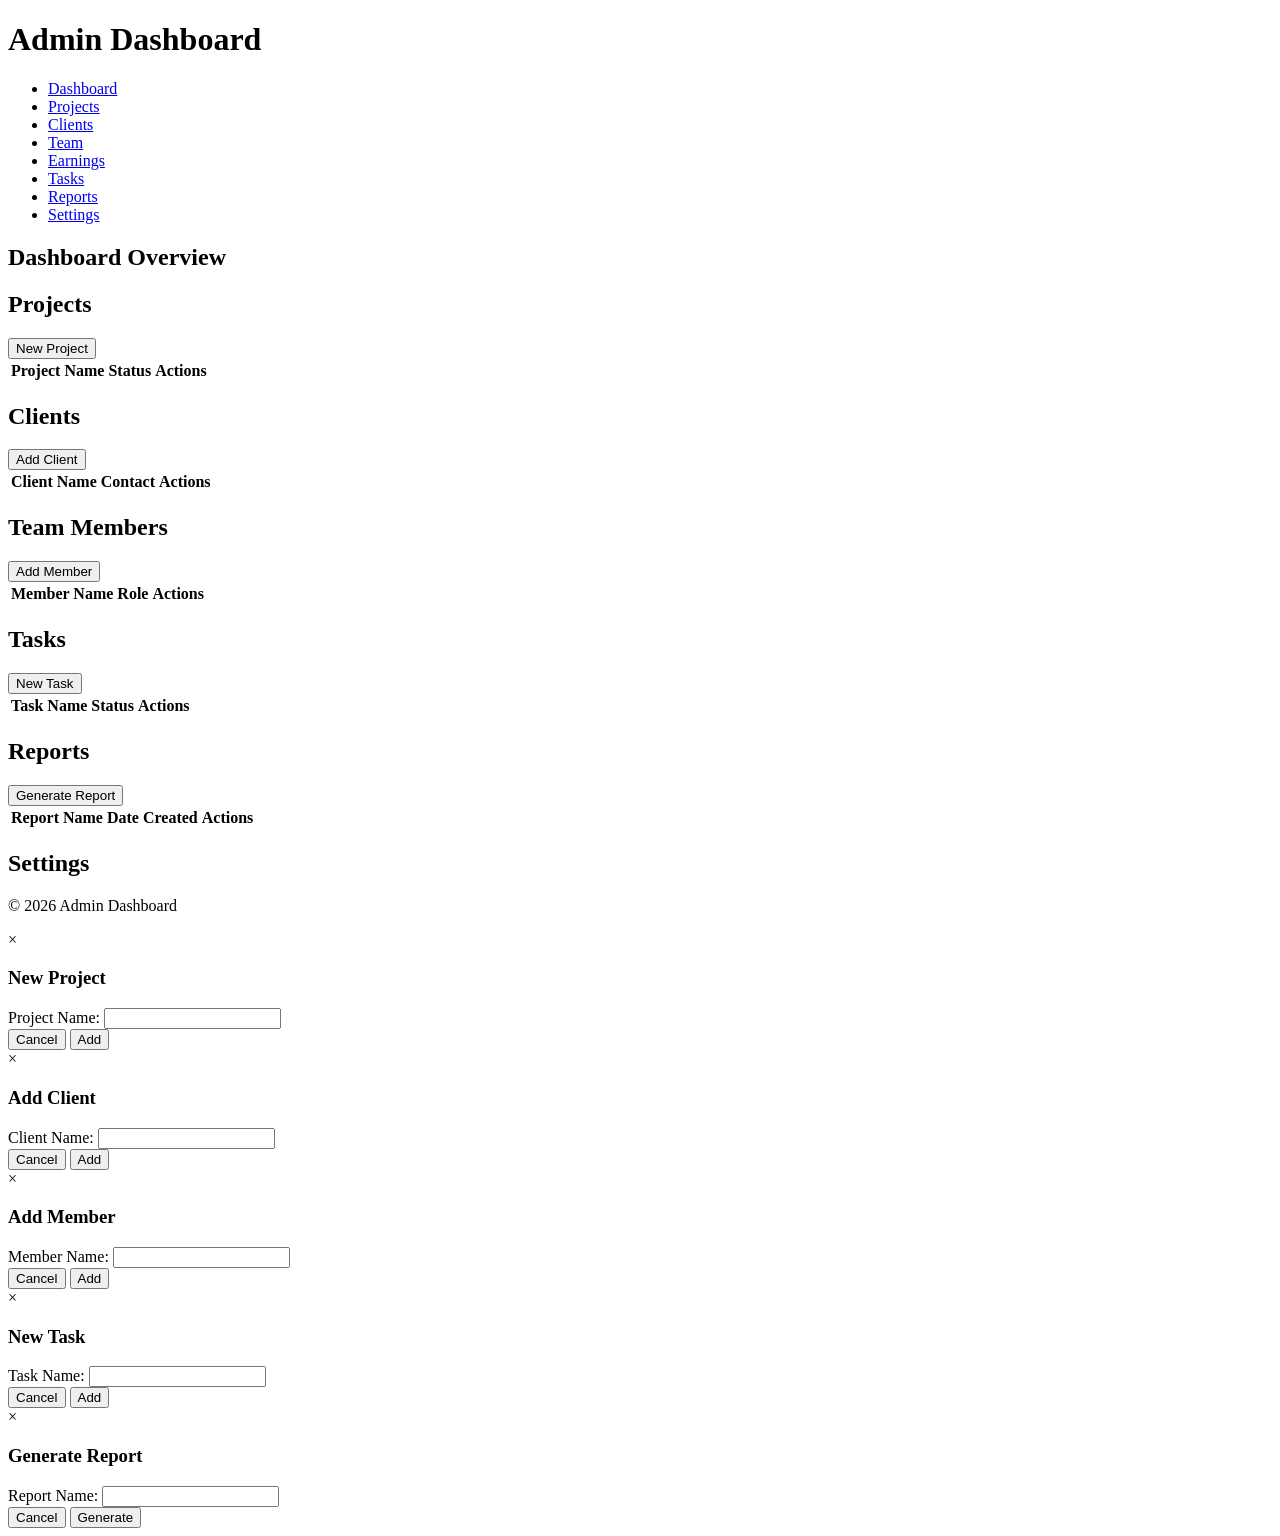
==== commit 3b6d2241: "Updated index.html with full admin dashboard and modals" ====
--- a/index.html
+++ b/index.html
@@ -3,70 +3,188 @@
 <head>
     <meta charset="UTF-8">
     <meta name="viewport" content="width=device-width, initial-scale=1.0">
-    <title>Dashboard Modals</title>
     <link rel="stylesheet" href="styles.css">
+    <title>Admin Dashboard</title>
 </head>
 <body>
-    <div class="modal" id="newProjectModal">
+    <header>
+        <h1>Admin Dashboard</h1>
+        <nav>
+            <ul>
+                <li><a href="#">Dashboard</a></li>
+                <li><a href="#">Projects</a></li>
+                <li><a href="#">Clients</a></li>
+                <li><a href="#">Team</a></li>
+                <li><a href="#">Earnings</a></li>
+                <li><a href="#">Tasks</a></li>
+                <li><a href="#">Reports</a></li>
+                <li><a href="#">Settings</a></li>
+            </ul>
+        </nav>
+    </header>
+    <main>
+        <section id="dashboard">
+            <h2>Dashboard Overview</h2>
+            <!-- Dashboard content here -->
+        </section>
+        <section id="projects">
+            <h2>Projects</h2>
+            <button onclick="openModal('newProjectModal')">New Project</button>
+            <table>
+                <thead>
+                    <tr>
+                        <th>Project Name</th>
+                        <th>Status</th>
+                        <th>Actions</th>
+                    </tr>
+                </thead>
+                <tbody>
+                    <!-- Project rows here -->
+                </tbody>
+            </table>
+        </section>
+        <section id="clients">
+            <h2>Clients</h2>
+            <button onclick="openModal('addClientModal')">Add Client</button>
+            <table>
+                <thead>
+                    <tr>
+                        <th>Client Name</th>
+                        <th>Contact</th>
+                        <th>Actions</th>
+                    </tr>
+                </thead>
+                <tbody>
+                    <!-- Client rows here -->
+                </tbody>
+            </table>
+        </section>
+        <section id="team">
+            <h2>Team Members</h2>
+            <button onclick="openModal('addMemberModal')">Add Member</button>
+            <table>
+                <thead>
+                    <tr>
+                        <th>Member Name</th>
+                        <th>Role</th>
+                        <th>Actions</th>
+                    </tr>
+                </thead>
+                <tbody>
+                    <!-- Team member rows here -->
+                </tbody>
+            </table>
+        </section>
+        <section id="tasks">
+            <h2>Tasks</h2>
+            <button onclick="openModal('newTaskModal')">New Task</button>
+            <table>
+                <thead>
+                    <tr>
+                        <th>Task Name</th>
+                        <th>Status</th>
+                        <th>Actions</th>
+                    </tr>
+                </thead>
+                <tbody>
+                    <!-- Task rows here -->
+                </tbody>
+            </table>
+        </section>
+        <section id="reports">
+            <h2>Reports</h2>
+            <button onclick="openModal('generateReportModal')">Generate Report</button>
+            <table>
+                <thead>
+                    <tr>
+                        <th>Report Name</th>
+                        <th>Date Created</th>
+                        <th>Actions</th>
+                    </tr>
+                </thead>
+                <tbody>
+                    <!-- Report rows here -->
+                </tbody>
+            </table>
+        </section>
+        <section id="settings">
+            <h2>Settings</h2>
+            <!-- Settings content here -->
+        </section>
+    </main>
+    <footer>
+        <p>&copy; 2026 Admin Dashboard</p>
+    </footer>
+    <div id="newProjectModal" class="modal">
         <div class="modal-content">
             <span class="close" onclick="closeModal('newProjectModal')">&times;</span>
-            <h2>New Project</h2>
+            <h3>New Project</h3>
             <form>
-                <input type="text" placeholder="Project Name" required>
-                <button type="button" onclick="closeModal('newProjectModal')">Cancel</button>
-                <button type="submit">Add</button>
+                <label for="projectName">Project Name:</label>
+                <input type="text" id="projectName" name="projectName" required>
+                <div class="modal-buttons">
+                    <button type="button" onclick="closeModal('newProjectModal')">Cancel</button>
+                    <button type="submit">Add</button>
+                </div>
             </form>
         </div>
     </div>
-
-    <div class="modal" id="addClientModal">
+    <div id="addClientModal" class="modal">
         <div class="modal-content">
             <span class="close" onclick="closeModal('addClientModal')">&times;</span>
-            <h2>Add Client</h2>
+            <h3>Add Client</h3>
             <form>
-                <input type="text" placeholder="Client Name" required>
-                <button type="button" onclick="closeModal('addClientModal')">Cancel</button>
-                <button type="submit">Add</button>
+                <label for="clientName">Client Name:</label>
+                <input type="text" id="clientName" name="clientName" required>
+                <div class="modal-buttons">
+                    <button type="button" onclick="closeModal('addClientModal')">Cancel</button>
+                    <button type="submit">Add</button>
+                </div>
             </form>
         </div>
     </div>
-
-    <div class="modal" id="addMemberModal">
+    <div id="addMemberModal" class="modal">
         <div class="modal-content">
             <span class="close" onclick="closeModal('addMemberModal')">&times;</span>
-            <h2>Add Member</h2>
+            <h3>Add Member</h3>
             <form>
-                <input type="text" placeholder="Member Name" required>
-                <button type="button" onclick="closeModal('addMemberModal')">Cancel</button>
-                <button type="submit">Add</button>
+                <label for="memberName">Member Name:</label>
+                <input type="text" id="memberName" name="memberName" required>
+                <div class="modal-buttons">
+                    <button type="button" onclick="closeModal('addMemberModal')">Cancel</button>
+                    <button type="submit">Add</button>
+                </div>
             </form>
         </div>
     </div>
-
-    <div class="modal" id="newTaskModal">
+    <div id="newTaskModal" class="modal">
         <div class="modal-content">
             <span class="close" onclick="closeModal('newTaskModal')">&times;</span>
-            <h2>New Task</h2>
+            <h3>New Task</h3>
             <form>
-                <input type="text" placeholder="Task Name" required>
-                <button type="button" onclick="closeModal('newTaskModal')">Cancel</button>
-                <button type="submit">Add</button>
+                <label for="taskName">Task Name:</label>
+                <input type="text" id="taskName" name="taskName" required>
+                <div class="modal-buttons">
+                    <button type="button" onclick="closeModal('newTaskModal')">Cancel</button>
+                    <button type="submit">Add</button>
+                </div>
             </form>
         </div>
     </div>
-
-    <div class="modal" id="generateReportModal">
+    <div id="generateReportModal" class="modal">
         <div class="modal-content">
             <span class="close" onclick="closeModal('generateReportModal')">&times;</span>
-            <h2>Generate Report</h2>
+            <h3>Generate Report</h3>
             <form>
-                <input type="text" placeholder="Report Name" required>
-                <button type="button" onclick="closeModal('generateReportModal')">Cancel</button>
-                <button type="submit">Generate</button>
+                <label for="reportName">Report Name:</label>
+                <input type="text" id="reportName" name="reportName" required>
+                <div class="modal-buttons">
+                    <button type="button" onclick="closeModal('generateReportModal')">Cancel</button>
+                    <button type="submit">Generate</button>
+                </div>
             </form>
         </div>
     </div>
-
     <script>
         function openModal(modalId) {
             document.getElementById(modalId).style.display = 'block';
@@ -74,6 +192,7 @@
         function closeModal(modalId) {
             document.getElementById(modalId).style.display = 'none';
         }
+        // More JavaScript to handle form submissions and interactions
     </script>
 </body>
 </html>
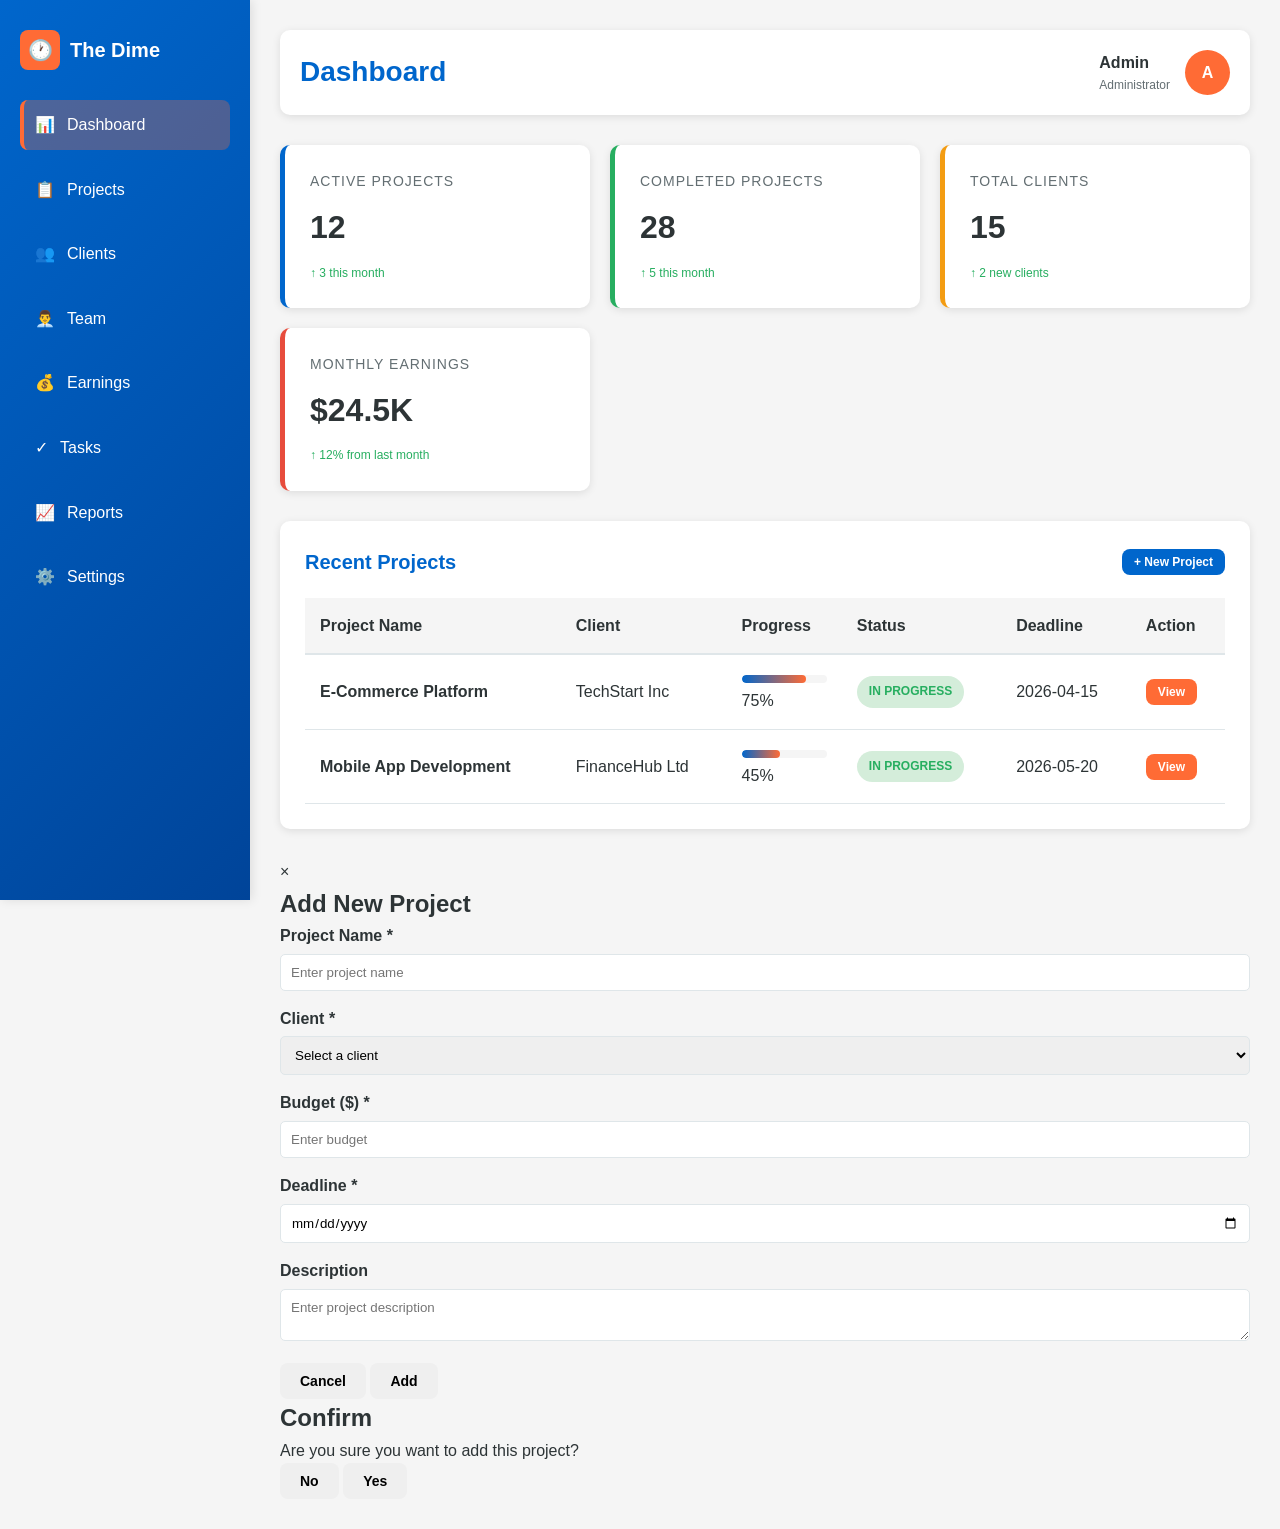
==== commit b997127a: "Update index.html" ====
--- a/index.html
+++ b/index.html
@@ -3,196 +3,1078 @@
 <head>
     <meta charset="UTF-8">
     <meta name="viewport" content="width=device-width, initial-scale=1.0">
-    <link rel="stylesheet" href="styles.css">
-    <title>Admin Dashboard</title>
+    <title>The Dime Technology - Admin Dashboard</title>
+    <style>
+        * {
+            margin: 0;
+            padding: 0;
+            box-sizing: border-box;
+        }
+
+        :root {
+            --primary-blue: #0066cc;
+            --accent-orange: #ff6b35;
+            --dark-bg: #1a1a2e;
+            --light-bg: #f5f5f5;
+            --text-dark: #2d3436;
+            --text-light: #636e72;
+            --success-green: #27ae60;
+            --warning-yellow: #f39c12;
+            --danger-red: #e74c3c;
+            --border-color: #dfe6e9;
+        }
+
+        body {
+            font-family: 'Segoe UI', Tahoma, Geneva, Verdana, sans-serif;
+            background-color: var(--light-bg);
+            color: var(--text-dark);
+            line-height: 1.6;
+        }
+
+        .container {
+            display: flex;
+            min-height: 100vh;
+        }
+
+        .sidebar {
+            width: 250px;
+            background: linear-gradient(135deg, var(--primary-blue) 0%, #004499 100%);
+            color: white;
+            padding: 30px 20px;
+            position: fixed;
+            height: 100vh;
+            overflow-y: auto;
+            box-shadow: 2px 0 10px rgba(0,0,0,0.1);
+            z-index: 100;
+        }
+
+        .logo {
+            font-size: 20px;
+            font-weight: bold;
+            margin-bottom: 30px;
+            display: flex;
+            align-items: center;
+            gap: 10px;
+        }
+
+        .logo-icon {
+            width: 40px;
+            height: 40px;
+            background: var(--accent-orange);
+            border-radius: 8px;
+            display: flex;
+            align-items: center;
+            justify-content: center;
+            font-weight: bold;
+        }
+
+        .nav-menu {
+            list-style: none;
+        }
+
+        .nav-item {
+            margin-bottom: 15px;
+        }
+
+        .nav-link {
+            color: white;
+            text-decoration: none;
+            display: flex;
+            align-items: center;
+            gap: 12px;
+            padding: 12px 15px;
+            border-radius: 8px;
+            transition: all 0.3s;
+            cursor: pointer;
+        }
+
+        .nav-link:hover,
+        .nav-link.active {
+            background-color: rgba(255, 107, 53, 0.3);
+            border-left: 4px solid var(--accent-orange);
+            padding-left: 11px;
+        }
+
+        .main-content {
+            margin-left: 250px;
+            flex: 1;
+            padding: 30px;
+        }
+
+        .content-section {
+            display: none;
+        }
+
+        .content-section.active {
+            display: block;
+        }
+
+        .header {
+            display: flex;
+            justify-content: space-between;
+            align-items: center;
+            background: white;
+            padding: 20px;
+            border-radius: 10px;
+            margin-bottom: 30px;
+            box-shadow: 0 2px 8px rgba(0,0,0,0.1);
+        }
+
+        .header h1 {
+            color: var(--primary-blue);
+            font-size: 28px;
+        }
+
+        .user-profile {
+            display: flex;
+            align-items: center;
+            gap: 15px;
+        }
+
+        .avatar {
+            width: 45px;
+            height: 45px;
+            background: var(--accent-orange);
+            border-radius: 50%;
+            display: flex;
+            align-items: center;
+            justify-content: center;
+            color: white;
+            font-weight: bold;
+        }
+
+        .stats-grid {
+            display: grid;
+            grid-template-columns: repeat(auto-fit, minmax(250px, 1fr));
+            gap: 20px;
+            margin-bottom: 30px;
+        }
+
+        .stat-card {
+            background: white;
+            padding: 25px;
+            border-radius: 10px;
+            box-shadow: 0 2px 8px rgba(0,0,0,0.1);
+            border-left: 5px solid;
+            transition: transform 0.3s, box-shadow 0.3s;
+        }
+
+        .stat-card:hover {
+            transform: translateY(-5px);
+            box-shadow: 0 5px 15px rgba(0,0,0,0.15);
+        }
+
+        .stat-card.primary { border-left-color: var(--primary-blue); }
+        .stat-card.success { border-left-color: var(--success-green); }
+        .stat-card.warning { border-left-color: var(--warning-yellow); }
+        .stat-card.danger { border-left-color: var(--danger-red); }
+
+        .stat-label {
+            color: var(--text-light);
+            font-size: 14px;
+            text-transform: uppercase;
+            margin-bottom: 10px;
+            letter-spacing: 1px;
+        }
+
+        .stat-value {
+            font-size: 32px;
+            font-weight: bold;
+            color: var(--text-dark);
+            margin-bottom: 10px;
+        }
+
+        .stat-change {
+            font-size: 12px;
+            color: var(--success-green);
+        }
+
+        .section {
+            background: white;
+            padding: 25px;
+            border-radius: 10px;
+            box-shadow: 0 2px 8px rgba(0,0,0,0.1);
+            margin-bottom: 30px;
+        }
+
+        .section-title {
+            font-size: 20px;
+            font-weight: bold;
+            color: var(--primary-blue);
+            margin-bottom: 20px;
+            display: flex;
+            justify-content: space-between;
+            align-items: center;
+        }
+
+        .btn {
+            padding: 10px 20px;
+            border: none;
+            border-radius: 8px;
+            cursor: pointer;
+            font-size: 14px;
+            font-weight: 600;
+            transition: all 0.3s;
+            text-decoration: none;
+            display: inline-block;
+        }
+
+        .btn-primary {
+            background: var(--primary-blue);
+            color: white;
+        }
+
+        .btn-primary:hover {
+            background: #0052a3;
+        }
+
+        .btn-orange {
+            background: var(--accent-orange);
+            color: white;
+        }
+
+        .btn-orange:hover {
+            background: #e55a25;
+        }
+
+        .btn-small {
+            padding: 6px 12px;
+            font-size: 12px;
+        }
+
+        table {
+            width: 100%;
+            border-collapse: collapse;
+            margin-top: 15px;
+        }
+
+        thead {
+            background: var(--light-bg);
+        }
+
+        th {
+            padding: 15px;
+            text-align: left;
+            color: var(--text-dark);
+            font-weight: 600;
+            border-bottom: 2px solid var(--border-color);
+        }
+
+        td {
+            padding: 15px;
+            border-bottom: 1px solid var(--border-color);
+        }
+
+        tbody tr:hover {
+            background: var(--light-bg);
+        }
+
+        .status-badge {
+            display: inline-block;
+            padding: 6px 12px;
+            border-radius: 20px;
+            font-size: 12px;
+            font-weight: 600;
+            text-transform: uppercase;
+        }
+
+        .status-active {
+            background: #d4edda;
+            color: var(--success-green);
+        }
+
+        .status-pending {
+            background: #fff3cd;
+            color: var(--warning-yellow);
+        }
+
+        .status-completed {
+            background: #cfe2ff;
+            color: var(--primary-blue);
+        }
+
+        .progress-bar {
+            background: var(--light-bg);
+            height: 8px;
+            border-radius: 4px;
+            overflow: hidden;
+            margin: 5px 0;
+        }
+
+        .progress-fill {
+            height: 100%;
+            background: linear-gradient(90deg, var(--primary-blue), var(--accent-orange));
+            border-radius: 4px;
+            transition: width 0.3s;
+        }
+
+        .team-grid {
+            display: grid;
+            grid-template-columns: repeat(auto-fill, minmax(200px, 1fr));
+            gap: 20px;
+            margin-top: 15px;
+        }
+
+        .team-card {
+            background: white;
+            padding: 20px;
+            border-radius: 10px;
+            text-align: center;
+            border: 1px solid var(--border-color);
+            transition: all 0.3s;
+        }
+
+        .team-card:hover {
+            box-shadow: 0 5px 15px rgba(0,0,0,0.1);
+            transform: translateY(-5px);
+        }
+
+        .team-avatar {
+            width: 70px;
+            height: 70px;
+            background: linear-gradient(135deg, var(--primary-blue), var(--accent-orange));
+            border-radius: 50%;
+            margin: 0 auto 15px;
+            display: flex;
+            align-items: center;
+            justify-content: center;
+            color: white;
+            font-weight: bold;
+            font-size: 24px;
+        }
+
+        .team-name {
+            font-weight: bold;
+            color: var(--text-dark);
+            margin-bottom: 5px;
+        }
+
+        .team-role {
+            color: var(--text-light);
+            font-size: 12px;
+            margin-bottom: 10px;
+        }
+
+        .form-group {
+            margin-bottom: 15px;
+        }
+
+        .form-group label {
+            display: block;
+            margin-bottom: 5px;
+            font-weight: 600;
+            color: var(--text-dark);
+        }
+
+        .form-group input, .form-group select, .form-group textarea {
+            width: 100%;
+            padding: 10px;
+            border: 1px solid var(--border-color);
+            border-radius: 5px;
+            font-family: inherit;
+        }
+
+        .grid-2 {
+            display: grid;
+            grid-template-columns: 1fr 1fr;
+            gap: 20px;
+        }
+
+        @media (max-width: 768px) {
+            .sidebar {
+                width: 200px;
+            }
+            .main-content {
+                margin-left: 200px;
+                padding: 20px;
+            }
+            .header {
+                flex-direction: column;
+                gap: 15px;
+            }
+            .stats-grid {
+                grid-template-columns: 1fr;
+            }
+            .grid-2 {
+                grid-template-columns: 1fr;
+            }
+        }
+
+        @media (max-width: 480px) {
+            .sidebar {
+                width: 180px;
+            }
+            .main-content {
+                margin-left: 180px;
+                padding: 15px;
+
+        /* MODAL STYLES */
+.modal {
+    display: none;
+    position: fixed;
+    z-index: 1000;
+    left: 0;
+    top: 0;
+    width: 100%;
+    height: 100%;
+    background-color: rgba(0, 0, 0, 0.5);
+    animation: fadeIn 0.3s ease;
+}
+
+@keyframes fadeIn {
+    from { opacity: 0; }
+    to { opacity: 1; }
+}
+
+.modal-content {
+    background-color: white;
+    margin: 5% auto;
+    padding: 30px;
+    border-radius: 10px;
+    width: 90%;
+    max-width: 500px;
+    box-shadow: 0 4px 20px rgba(0, 0, 0, 0.3);
+    animation: slideDown 0.3s ease;
+}
+
+@keyframes slideDown {
+    from {
+        transform: translateY(-50px);
+        opacity: 0;
+    }
+    to {
+        transform: translateY(0);
+        opacity: 1;
+    }
+}
+
+.modal-content h2 {
+    color: var(--primary-blue);
+    margin-bottom: 20px;
+    font-size: 24px;
+}
+
+.modal-content p {
+    margin-bottom: 20px;
+    font-size: 16px;
+    color: var(--text-dark);
+}
+
+.close {
+    color: #aaa;
+    float: right;
+    font-size: 28px;
+    font-weight: bold;
+    cursor: pointer;
+    transition: color 0.3s;
+}
+
+.close:hover {
+    color: var(--danger-red);
+}
+
+.modal-form {
+    display: flex;
+    flex-direction: column;
+}
+
+.modal-form .form-group {
+    margin-bottom: 20px;
+}
+
+.modal-form textarea {
+    resize: vertical;
+    min-height: 100px;
+}
+
+.modal-form select {
+    cursor: pointer;
+}
+
+.modal-buttons {
+    display: flex;
+    gap: 10px;
+    margin-top: 20px;
+    justify-content: flex-end;
+}
+
+.btn-cancel {
+    background: #95a5a6;
+    color: white;
+}
+
+.btn-cancel:hover {
+    background: #7f8c8d;
+}
+
+.btn-add {
+    background: var(--primary-blue);
+    color: white;
+}
+
+.btn-add:hover {
+    background: #0052a3;
+            }
+        }
+    </style>
 </head>
 <body>
-    <header>
-        <h1>Admin Dashboard</h1>
-        <nav>
-            <ul>
-                <li><a href="#">Dashboard</a></li>
-                <li><a href="#">Projects</a></li>
-                <li><a href="#">Clients</a></li>
-                <li><a href="#">Team</a></li>
-                <li><a href="#">Earnings</a></li>
-                <li><a href="#">Tasks</a></li>
-                <li><a href="#">Reports</a></li>
-                <li><a href="#">Settings</a></li>
-            </ul>
-        </nav>
-    </header>
-    <main>
-        <section id="dashboard">
-            <h2>Dashboard Overview</h2>
-            <!-- Dashboard content here -->
-        </section>
-        <section id="projects">
-            <h2>Projects</h2>
-            <button onclick="openModal('newProjectModal')">New Project</button>
-            <table>
-                <thead>
-                    <tr>
-                        <th>Project Name</th>
-                        <th>Status</th>
-                        <th>Actions</th>
-                    </tr>
-                </thead>
-                <tbody>
-                    <!-- Project rows here -->
-                </tbody>
-            </table>
-        </section>
-        <section id="clients">
-            <h2>Clients</h2>
-            <button onclick="openModal('addClientModal')">Add Client</button>
-            <table>
-                <thead>
-                    <tr>
-                        <th>Client Name</th>
-                        <th>Contact</th>
-                        <th>Actions</th>
-                    </tr>
-                </thead>
-                <tbody>
-                    <!-- Client rows here -->
-                </tbody>
-            </table>
-        </section>
-        <section id="team">
-            <h2>Team Members</h2>
-            <button onclick="openModal('addMemberModal')">Add Member</button>
-            <table>
-                <thead>
-                    <tr>
-                        <th>Member Name</th>
-                        <th>Role</th>
-                        <th>Actions</th>
-                    </tr>
-                </thead>
-                <tbody>
-                    <!-- Team member rows here -->
-                </tbody>
-            </table>
-        </section>
-        <section id="tasks">
-            <h2>Tasks</h2>
-            <button onclick="openModal('newTaskModal')">New Task</button>
-            <table>
-                <thead>
-                    <tr>
-                        <th>Task Name</th>
-                        <th>Status</th>
-                        <th>Actions</th>
-                    </tr>
-                </thead>
-                <tbody>
-                    <!-- Task rows here -->
-                </tbody>
-            </table>
-        </section>
-        <section id="reports">
-            <h2>Reports</h2>
-            <button onclick="openModal('generateReportModal')">Generate Report</button>
-            <table>
-                <thead>
-                    <tr>
-                        <th>Report Name</th>
-                        <th>Date Created</th>
-                        <th>Actions</th>
-                    </tr>
-                </thead>
-                <tbody>
-                    <!-- Report rows here -->
-                </tbody>
-            </table>
-        </section>
-        <section id="settings">
-            <h2>Settings</h2>
-            <!-- Settings content here -->
-        </section>
-    </main>
-    <footer>
-        <p>&copy; 2026 Admin Dashboard</p>
-    </footer>
-    <div id="newProjectModal" class="modal">
-        <div class="modal-content">
-            <span class="close" onclick="closeModal('newProjectModal')">&times;</span>
-            <h3>New Project</h3>
-            <form>
-                <label for="projectName">Project Name:</label>
-                <input type="text" id="projectName" name="projectName" required>
-                <div class="modal-buttons">
-                    <button type="button" onclick="closeModal('newProjectModal')">Cancel</button>
-                    <button type="submit">Add</button>
-                </div>
-            </form>
+    <div class="container">
+        <aside class="sidebar">
+            <div class="logo">
+                <div class="logo-icon">🕐</div>
+                <span>The Dime</span>
+            </div>
+            <nav>
+                <ul class="nav-menu">
+                    <li class="nav-item"><a class="nav-link active" onclick="showSection('dashboard')"><span>📊</span> Dashboard</a></li>
+                    <li class="nav-item"><a class="nav-link" onclick="showSection('projects')"><span>📋</span> Projects</a></li>
+                    <li class="nav-item"><a class="nav-link" onclick="showSection('clients')"><span>👥</span> Clients</a></li>
+                    <li class="nav-item"><a class="nav-link" onclick="showSection('team')"><span>👨‍💼</span> Team</a></li>
+                    <li class="nav-item"><a class="nav-link" onclick="showSection('earnings')"><span>💰</span> Earnings</a></li>
+                    <li class="nav-item"><a class="nav-link" onclick="showSection('tasks')"><span>✓</span> Tasks</a></li>
+                    <li class="nav-item"><a class="nav-link" onclick="showSection('reports')"><span>📈</span> Reports</a></li>
+                    <li class="nav-item"><a class="nav-link" onclick="showSection('settings')"><span>⚙️</span> Settings</a></li>
+                </ul>
+            </nav>
+        </aside>
+
+        <main class="main-content">
+            <!-- DASHBOARD SECTION -->
+            <div id="dashboard" class="content-section active">
+                <div class="header">
+                    <h1>Dashboard</h1>
+                    <div class="user-profile">
+                        <div><div style="font-weight: 600;">Admin</div><div style="font-size: 12px; color: var(--text-light);">Administrator</div></div>
+                        <div class="avatar">A</div>
+                    </div>
+                </div>
+
+                <div class="stats-grid">
+                    <div class="stat-card primary">
+                        <div class="stat-label">Active Projects</div>
+                        <div class="stat-value">12</div>
+                        <div class="stat-change">↑ 3 this month</div>
+                    </div>
+                    <div class="stat-card success">
+                        <div class="stat-label">Completed Projects</div>
+                        <div class="stat-value">28</div>
+                        <div class="stat-change">↑ 5 this month</div>
+                    </div>
+                    <div class="stat-card warning">
+                        <div class="stat-label">Total Clients</div>
+                        <div class="stat-value">15</div>
+                        <div class="stat-change">↑ 2 new clients</div>
+                    </div>
+                    <div class="stat-card danger">
+                        <div class="stat-label">Monthly Earnings</div>
+                        <div class="stat-value">$24.5K</div>
+                        <div class="stat-change">↑ 12% from last month</div>
+                    </div>
+                </div>
+
+                <div class="section">
+                    <div class="section-title">
+                        <span>Recent Projects</span>
+                        <button class="btn btn-primary btn-small">+ New Project</button>
+                    </div>
+                    <table>
+                        <thead>
+                            <tr><th>Project Name</th><th>Client</th><th>Progress</th><th>Status</th><th>Deadline</th><th>Action</th></tr>
+                        </thead>
+                        <tbody>
+                            <tr>
+                                <td><strong>E-Commerce Platform</strong></td>
+                                <td>TechStart Inc</td>
+                                <td><div class="progress-bar"><div class="progress-fill" style="width: 75%"></div></div>75%</td>
+                                <td><span class="status-badge status-active">In Progress</span></td>
+                                <td>2026-04-15</td>
+                                <td><button class="btn btn-orange btn-small">View</button></td>
+                            </tr>
+                            <tr>
+                                <td><strong>Mobile App Development</strong></td>
+                                <td>FinanceHub Ltd</td>
+                                <td><div class="progress-bar"><div class="progress-fill" style="width: 45%"></div></div>45%</td>
+                                <td><span class="status-badge status-active">In Progress</span></td>
+                                <td>2026-05-20</td>
+                                <td><button class="btn btn-orange btn-small">View</button></td>
+                            </tr>
+                        </tbody>
+                    </table>
+                </div>
+            </div>
+
+            <!-- PROJECTS SECTION -->
+            <div id="projects" class="content-section">
+                <div class="header">
+                    <h1>Projects</h1>
+                    <button class="btn btn-primary">+ New Project</button>
+                </div>
+
+                <div class="stats-grid">
+                    <div class="stat-card primary">
+                        <div class="stat-label">Total Projects</div>
+                        <div class="stat-value">40</div>
+                    </div>
+                    <div class="stat-card success">
+                        <div class="stat-label">Completed</div>
+                        <div class="stat-value">28</div>
+                    </div>
+                    <div class="stat-card warning">
+                        <div class="stat-label">In Progress</div>
+                        <div class="stat-value">12</div>
+                    </div>
+                </div>
+
+                <div class="section">
+                    <div class="section-title"><span>All Projects</span></div>
+                    <table>
+                        <thead>
+                            <tr><th>Project Name</th><th>Client</th><th>Status</th><th>Start Date</th><th>End Date</th><th>Budget</th><th>Action</th></tr>
+                        </thead>
+                        <tbody>
+                            <tr>
+                                <td><strong>E-Commerce Platform</strong></td>
+                                <td>TechStart Inc</td>
+                                <td><span class="status-badge status-active">In Progress</span></td>
+                                <td>2026-02-01</td>
+                                <td>2026-04-15</td>
+                                <td>$15,000</td>
+                                <td><button class="btn btn-orange btn-small">Edit</button></td>
+                            </tr>
+                            <tr>
+                                <td><strong>Mobile App Development</strong></td>
+                                <td>FinanceHub Ltd</td>
+                                <td><span class="status-badge status-active">In Progress</span></td>
+                                <td>2026-01-15</td>
+                                <td>2026-05-20</td>
+                                <td>$22,000</td>
+                                <td><button class="btn btn-orange btn-small">Edit</button></td>
+                            </tr>
+                            <tr>
+                                <td><strong>Website Redesign</strong></td>
+                                <td>StyleBox Co</td>
+                                <td><span class="status-badge status-completed">Completed</span></td>
+                                <td>2025-12-01</td>
+                                <td>2026-03-10</td>
+                                <td>$8,500</td>
+                                <td><button class="btn btn-orange btn-small">View</button></td>
+                            </tr>
+                        </tbody>
+                    </table>
+                </div>
+            </div>
+
+            <!-- CLIENTS SECTION -->
+            <div id="clients" class="content-section">
+                <div class="header">
+                    <h1>Clients</h1>
+                    <button class="btn btn-primary">+ Add Client</button>
+                </div>
+
+                <div class="section">
+                    <div class="section-title"><span>Client Management</span></div>
+                    <table>
+                        <thead>
+                            <tr><th>Company Name</th><th>Contact Person</th><th>Email</th><th>Phone</th><th>Status</th><th>Projects</th><th>Action</th></tr>
+                        </thead>
+                        <tbody>
+                            <tr>
+                                <td><strong>TechStart Inc</strong></td>
+                                <td>John Smith</td>
+                                <td>john@techstart.com</td>
+                                <td>+1 (555) 123-4567</td>
+                                <td><span class="status-badge status-active">Active</span></td>
+                                <td>3</td>
+                                <td><button class="btn btn-orange btn-small">Edit</button></td>
+                            </tr>
+                            <tr>
+                                <td><strong>FinanceHub Ltd</strong></td>
+                                <td>Sarah Johnson</td>
+                                <td>sarah@financehub.com</td>
+                                <td>+1 (555) 234-5678</td>
+                                <td><span class="status-badge status-active">Active</span></td>
+                                <td>2</td>
+                                <td><button class="btn btn-orange btn-small">Edit</button></td>
+                            </tr>
+                            <tr>
+                                <td><strong>StyleBox Co</strong></td>
+                                <td>Michael Brown</td>
+                                <td>michael@stylebox.com</td>
+                                <td>+1 (555) 345-6789</td>
+                                <td><span class="status-badge status-active">Active</span></td>
+                                <td>4</td>
+                                <td><button class="btn btn-orange btn-small">Edit</button></td>
+                            </tr>
+                        </tbody>
+                    </table>
+                </div>
+            </div>
+
+            <!-- TEAM SECTION -->
+            <div id="team" class="content-section">
+                <div class="header">
+                    <h1>Team Members</h1>
+                    <button class="btn btn-primary">+ Add Member</button>
+                </div>
+
+                <div class="stats-grid">
+                    <div class="stat-card primary">
+                        <div class="stat-label">Total Team</div>
+                        <div class="stat-value">18</div>
+                    </div>
+                    <div class="stat-card success">
+                        <div class="stat-label">Active</div>
+                        <div class="stat-value">18</div>
+                    </div>
+                </div>
+
+                <div class="section">
+                    <div class="section-title"><span>Team Grid</span></div>
+                    <div class="team-grid">
+                        <div class="team-card"><div class="team-avatar">JD</div><div class="team-name">John Doe</div><div class="team-role">Lead Developer</div><div style="color: var(--success-green); font-size: 12px; margin-top: 10px;">● Active</div></div>
+                        <div class="team-card"><div class="team-avatar">SM</div><div class="team-name">Sarah Miller</div><div class="team-role">UI/UX Designer</div><div style="color: var(--success-green); font-size: 12px; margin-top: 10px;">● Active</div></div>
+                        <div class="team-card"><div class="team-avatar">MJ</div><div class="team-name">Mike Johnson</div><div class="team-role">Backend Developer</div><div style="color: var(--success-green); font-size: 12px; margin-top: 10px;">● Active</div></div>
+                        <div class="team-card"><div class="team-avatar">EA</div><div class="team-name">Emma Anderson</div><div class="team-role">Project Manager</div><div style="color: var(--success-green); font-size: 12px; margin-top: 10px;">● Active</div></div>
+                        <div class="team-card"><div class="team-avatar">DB</div><div class="team-name">David Brown</div><div class="team-role">QA Engineer</div><div style="color: var(--success-green); font-size: 12px; margin-top: 10px;">● Active</div></div>
+                        <div class="team-card"><div class="team-avatar">LC</div><div class="team-name">Lisa Chen</div><div class="team-role">DevOps Engineer</div><div style="color: var(--success-green); font-size: 12px; margin-top: 10px;">● Active</div></div>
+                    </div>
+                </div>
+            </div>
+
+            <!-- EARNINGS SECTION -->
+            <div id="earnings" class="content-section">
+                <div class="header">
+                    <h1>Earnings</h1>
+                </div>
+
+                <div class="stats-grid">
+                    <div class="stat-card danger">
+                        <div class="stat-label">Total Earnings</div>
+                        <div class="stat-value">$215.8K</div>
+                        <div class="stat-change">↑ 8% YoY</div>
+                    </div>
+                    <div class="stat-card success">
+                        <div class="stat-label">This Month</div>
+                        <div class="stat-value">$24.5K</div>
+                        <div class="stat-change">↑ 12% MoM</div>
+                    </div>
+                    <div class="stat-card warning">
+                        <div class="stat-label">Pending</div>
+                        <div class="stat-value">$7.2K</div>
+                        <div class="stat-change">3 invoices</div>
+                    </div>
+                </div>
+
+                <div class="section">
+                    <div class="section-title"><span>Monthly Earnings Breakdown</span></div>
+                    <table>
+                        <thead>
+                            <tr><th>Project</th><th>Client</th><th>Amount</th><th>Status</th><th>Date</th><th>Action</th></tr>
+                        </thead>
+                        <tbody>
+                            <tr>
+                                <td><strong>E-Commerce Platform</strong></td>
+                                <td>TechStart Inc</td>
+                                <td><strong style="color: var(--success-green);">$8,500</strong></td>
+                                <td><span class="status-badge status-active">Paid</span></td>
+                                <td>2026-03-15</td>
+                                <td><button class="btn btn-orange btn-small">Details</button></td>
+                            </tr>
+                            <tr>
+                                <td><strong>Mobile App Development</strong></td>
+                                <td>FinanceHub Ltd</td>
+                                <td><strong style="color: var(--warning-yellow);">$7,200</strong></td>
+                                <td><span class="status-badge status-pending">Pending</span></td>
+                                <td>2026-03-20</td>
+                                <td><button class="btn btn-orange btn-small">Details</button></td>
+                            </tr>
+                            <tr>
+                                <td><strong>Website Redesign</strong></td>
+                                <td>StyleBox Co</td>
+                                <td><strong style="color: var(--success-green);">$8,800</strong></td>
+                                <td><span class="status-badge status-active">Paid</span></td>
+                                <td>2026-03-10</td>
+                                <td><button class="btn btn-orange btn-small">Details</button></td>
+                            </tr>
+                        </tbody>
+                    </table>
+                </div>
+            </div>
+
+            <!-- TASKS SECTION -->
+            <div id="tasks" class="content-section">
+                <div class="header">
+                    <h1>Tasks</h1>
+                    <button class="btn btn-primary">+ New Task</button>
+                </div>
+
+                <div class="stats-grid">
+                    <div class="stat-card primary">
+                        <div class="stat-label">Total Tasks</div>
+                        <div class="stat-value">48</div>
+                    </div>
+                    <div class="stat-card success">
+                        <div class="stat-label">Completed</div>
+                        <div class="stat-value">32</div>
+                    </div>
+                    <div class="stat-card warning">
+                        <div class="stat-label">In Progress</div>
+                        <div class="stat-value">12</div>
+                    </div>
+                    <div class="stat-card danger">
+                        <div class="stat-label">Overdue</div>
+                        <div class="stat-value">4</div>
+                    </div>
+                </div>
+
+                <div class="section">
+                    <div class="section-title"><span>Task List</span></div>
+                    <table>
+                        <thead>
+                            <tr><th>Task Name</th><th>Project</th><th>Assigned To</th><th>Priority</th><th>Status</th><th>Due Date</th><th>Action</th></tr>
+                        </thead>
+                        <tbody>
+                            <tr>
+                                <td><strong>Database Design</strong></td>
+                                <td>E-Commerce Platform</td>
+                                <td>Mike Johnson</td>
+                                <td><span class="status-badge status-active">High</span></td>
+                                <td><span class="status-badge status-completed">Completed</span></td>
+                                <td>2026-03-01</td>
+                                <td><button class="btn btn-orange btn-small">View</button></td>
+                            </tr>
+                            <tr>
+                                <td><strong>API Integration</strong></td>
+                                <td>Mobile App Development</td>
+                                <td>John Doe</td>
+                                <td><span class="status-badge status-active">High</span></td>
+                                <td><span class="status-badge status-active">In Progress</span></td>
+                                <td>2026-03-25</td>
+                                <td><button class="btn btn-orange btn-small">View</button></td>
+                            </tr>
+                            <tr>
+                                <td><strong>UI Testing</strong></td>
+                                <td>Website Redesign</td>
+                                <td>Sarah Miller</td>
+                                <td><span class="status-badge status-pending">Medium</span></td>
+                                <td><span class="status-badge status-completed">Completed</span></td>
+                                <td>2026-03-05</td>
+                                <td><button class="btn btn-orange btn-small">View</button></td>
+                            </tr>
+                        </tbody>
+                    </table>
+                </div>
+            </div>
+
+            <!-- REPORTS SECTION -->
+            <div id="reports" class="content-section">
+                <div class="header">
+                    <h1>Reports</h1>
+                    <button class="btn btn-primary">+ Generate Report</button>
+                </div>
+
+                <div class="section">
+                    <div class="section-title"><span>Performance Metrics</span></div>
+                    <div class="grid-2">
+                        <div>
+                            <h3 style="margin-bottom: 15px; color: var(--primary-blue);">Project Completion Rate</h3>
+                            <div class="progress-bar" style="height: 20px; margin-bottom: 10px;"><div class="progress-fill" style="width: 70%"></div></div>
+                            <p style="font-size: 14px;">70% of projects completed on time</p>
+                        </div>
+                        <div>
+                            <h3 style="margin-bottom: 15px; color: var(--primary-blue);">Client Satisfaction</h3>
+                            <div class="progress-bar" style="height: 20px; margin-bottom: 10px;"><div class="progress-fill" style="width: 92%"></div></div>
+                            <p style="font-size: 14px;">92% average satisfaction score</p>
+                        </div>
+                        <div>
+                            <h3 style="margin-bottom: 15px; color: var(--primary-blue);">Team Productivity</h3>
+                            <div class="progress-bar" style="height: 20px; margin-bottom: 10px;"><div class="progress-fill" style="width: 85%"></div></div>
+                            <p style="font-size: 14px;">85% tasks completed within deadline</p>
+                        </div>
+                        <div>
+                            <h3 style="margin-bottom: 15px; color: var(--primary-blue);">Budget Efficiency</h3>
+                            <div class="progress-bar" style="height: 20px; margin-bottom: 10px;"><div class="progress-fill" style="width: 78%"></div></div>
+                            <p style="font-size: 14px;">78% within budget allocation</p>
+                        </div>
+                    </div>
+                </div>
+
+                <div class="section">
+                    <div class="section-title"><span>Recent Reports</span></div>
+                    <table>
+                        <thead>
+                            <tr><th>Report Name</th><th>Type</th><th>Generated By</th><th>Date</th><th>Status</th><th>Action</th></tr>
+                        </thead>
+                        <tbody>
+                            <tr>
+                                <td><strong>Monthly Performance Report</strong></td>
+                                <td>Performance</td>
+                                <td>Admin</td>
+                                <td>2026-03-20</td>
+                                <td><span class="status-badge status-completed">Completed</span></td>
+                                <td><button class="btn btn-orange btn-small">Download</button></td>
+                            </tr>
+                            <tr>
+                                <td><strong>Financial Summary Q1</strong></td>
+                                <td>Financial</td>
+                                <td>Admin</td>
+                                <td>2026-03-15</td>
+                                <td><span class="status-badge status-completed">Completed</span></td>
+                                <td><button class="btn btn-orange btn-small">Download</button></td>
+                            </tr>
+                        </tbody>
+                    </table>
+                </div>
+            </div>
+
+            <!-- SETTINGS SECTION -->
+            <div id="settings" class="content-section">
+                <div class="header">
+                    <h1>Settings</h1>
+                </div>
+
+                <div class="section">
+                    <div class="section-title"><span>General Settings</span></div>
+                    <div class="grid-2">
+                        <div>
+                            <div class="form-group">
+                                <label>Company Name</label>
+                                <input type="text" value="The Dime Technology" />
+                            </div>
+                            <div class="form-group">
+                                <label>Email</label>
+                                <input type="email" value="admin@thedime.com" />
+                            </div>
+                        </div>
+                        <div>
+                            <div class="form-group">
+                                <label>Phone</label>
+                                <input type="tel" value="+1 (555) 123-4567" />
+                            </div>
+                            <div class="form-group">
+                                <label>Address</label>
+                                <input type="text" value="123 Business St, City, State 12345" />
+                            </div>
+                        </div>
+                    </div>
+                </div>
+
+                <div class="section">
+                    <div class="section-title"><span>Notification Settings</span></div>
+                    <div style="display: flex; flex-direction: column; gap: 10px;">
+                        <label style="display: flex; align-items: center; gap: 10px; cursor: pointer;">
+                            <input type="checkbox" checked /> Email notifications for new projects
+                        </label>
+                        <label style="display: flex; align-items: center; gap: 10px; cursor: pointer;">
+                            <input type="checkbox" checked /> SMS alerts for urgent tasks
+                        </label>
+                        <label style="display: flex; align-items: center; gap: 10px; cursor: pointer;">
+                            <input type="checkbox" /> Daily summary reports
+                        </label>
+                        <label style="display: flex; align-items: center; gap: 10px; cursor: pointer;">
+                            <input type="checkbox" checked /> Payment notifications
+                        </label>
+                    </div>
+                </div>
+
+                <div class="section">
+                    <div class="section-title"><span>Security Settings</span></div>
+                    <div class="form-group">
+                        <label>Current Password</label>
+                        <input type="password" placeholder="Enter current password" />
+                    </div>
+                    <div class="grid-2">
+                        <div class="form-group">
+                            <label>New Password</label>
+                            <input type="password" placeholder="Enter new password" />
+                        </div>
+                        <div class="form-group">
+                            <label>Confirm Password</label>
+                            <input type="password" placeholder="Confirm new password" />
+                        </div>
+                    </div>
+                    <button class="btn btn-primary">Update Password</button>
+                </div>
+
+                <div class="section">
+                    <div class="section-title"><span>Danger Zone</span></div>
+                    <button class="btn" style="background: var(--danger-red); color: white;">Delete Account</button>
+                </div>
+            </div>
+            
+<!-- NEW PROJECT MODAL WITH CONFIRMATION -->
+<div id="newProjectModal" class="modal">
+    <div class="modal-content">
+        <span class="close" onclick="closeNewProjectModal()">&times;</span>
+        <h2>Add New Project</h2>
+        <form class="modal-form" id="projectForm">
+            <div class="form-group">
+                <label for="projectName">Project Name *</label>
+                <input type="text" id="projectName" placeholder="Enter project name" required />
+            </div>
+            <div class="form-group">
+                <label for="projectClient">Client *</label>
+                <select id="projectClient" required>
+                    <option value="">Select a client</option>
+                    <option value="TechStart Inc">TechStart Inc</option>
+                    <option value="FinanceHub Ltd">FinanceHub Ltd</option>
+                    <option value="StyleBox Co">StyleBox Co</option>
+                </select>
+            </div>
+            <div class="form-group">
+                <label for="projectBudget">Budget ($) *</label>
+                <input type="number" id="projectBudget" placeholder="Enter budget" min="0" required />
+            </div>
+            <div class="form-group">
+                <label for="projectDeadline">Deadline *</label>
+                <input type="date" id="projectDeadline" required />
+            </div>
+            <div class="form-group">
+                <label for="projectDescription">Description</label>
+                <textarea id="projectDescription" placeholder="Enter project description"></textarea>
+            </div>
+            <div class="modal-buttons">
+                <button type="button" class="btn btn-cancel" onclick="closeNewProjectModal()">Cancel</button>
+                <button type="button" class="btn btn-add" onclick="confirmAddProject()">Add</button>
+            </div>
+        </form>
+    </div>
+</div>
+
+<!-- CONFIRMATION MODAL -->
+<div id="confirmationModal" class="modal">
+    <div class="modal-content" style="max-width: 400px;">
+        <h2>Confirm</h2>
+        <p id="confirmMessage">Are you sure you want to add this project?</p>
+        <div class="modal-buttons">
+            <button type="button" class="btn btn-cancel" onclick="closeConfirmationModal()">No</button>
+            <button type="button" class="btn btn-add" onclick="finalizeAddProject()">Yes</button>
         </div>
     </div>
-    <div id="addClientModal" class="modal">
-        <div class="modal-content">
-            <span class="close" onclick="closeModal('addClientModal')">&times;</span>
-            <h3>Add Client</h3>
-            <form>
-                <label for="clientName">Client Name:</label>
-                <input type="text" id="clientName" name="clientName" required>
-                <div class="modal-buttons">
-                    <button type="button" onclick="closeModal('addClientModal')">Cancel</button>
-                    <button type="submit">Add</button>
-                </div>
-            </form>
-        </div>
+</div>
+            
+        </main>
     </div>
-    <div id="addMemberModal" class="modal">
-        <div class="modal-content">
-            <span class="close" onclick="closeModal('addMemberModal')">&times;</span>
-            <h3>Add Member</h3>
-            <form>
-                <label for="memberName">Member Name:</label>
-                <input type="text" id="memberName" name="memberName" required>
-                <div class="modal-buttons">
-                    <button type="button" onclick="closeModal('addMemberModal')">Cancel</button>
-                    <button type="submit">Add</button>
-                </div>
-            </form>
-        </div>
-    </div>
-    <div id="newTaskModal" class="modal">
-        <div class="modal-content">
-            <span class="close" onclick="closeModal('newTaskModal')">&times;</span>
-            <h3>New Task</h3>
-            <form>
-                <label for="taskName">Task Name:</label>
-                <input type="text" id="taskName" name="taskName" required>
-                <div class="modal-buttons">
-                    <button type="button" onclick="closeModal('newTaskModal')">Cancel</button>
-                    <button type="submit">Add</button>
-                </div>
-            </form>
-        </div>
-    </div>
-    <div id="generateReportModal" class="modal">
-        <div class="modal-content">
-            <span class="close" onclick="closeModal('generateReportModal')">&times;</span>
-            <h3>Generate Report</h3>
-            <form>
-                <label for="reportName">Report Name:</label>
-                <input type="text" id="reportName" name="reportName" required>
-                <div class="modal-buttons">
-                    <button type="button" onclick="closeModal('generateReportModal')">Cancel</button>
-                    <button type="submit">Generate</button>
-                </div>
-            </form>
-        </div>
-    </div>
+
     <script>
-        function openModal(modalId) {
-            document.getElementById(modalId).style.display = 'block';
-        }
-        function closeModal(modalId) {
-            document.getElementById(modalId).style.display = 'none';
-        }
-        // More JavaScript to handle form submissions and interactions
+        function showSection(sectionId) {
+            // Hide all sections
+            document.querySelectorAll('.content-section').forEach(section => {
+                section.classList.remove('active');
+            });
+            
+            // Remove active class from all nav links
+            document.querySelectorAll('.nav-link').forEach(link => {
+                link.classList.remove('active');
+            });
+            
+            // Show selected section
+            document.getElementById(sectionId).classList.add('active');
+            
+            // Add active class to corresponding nav link
+            event.target.closest('.nav-link').classList.add('active');
+        }
     </script>
 </body>
-</html>+</html>
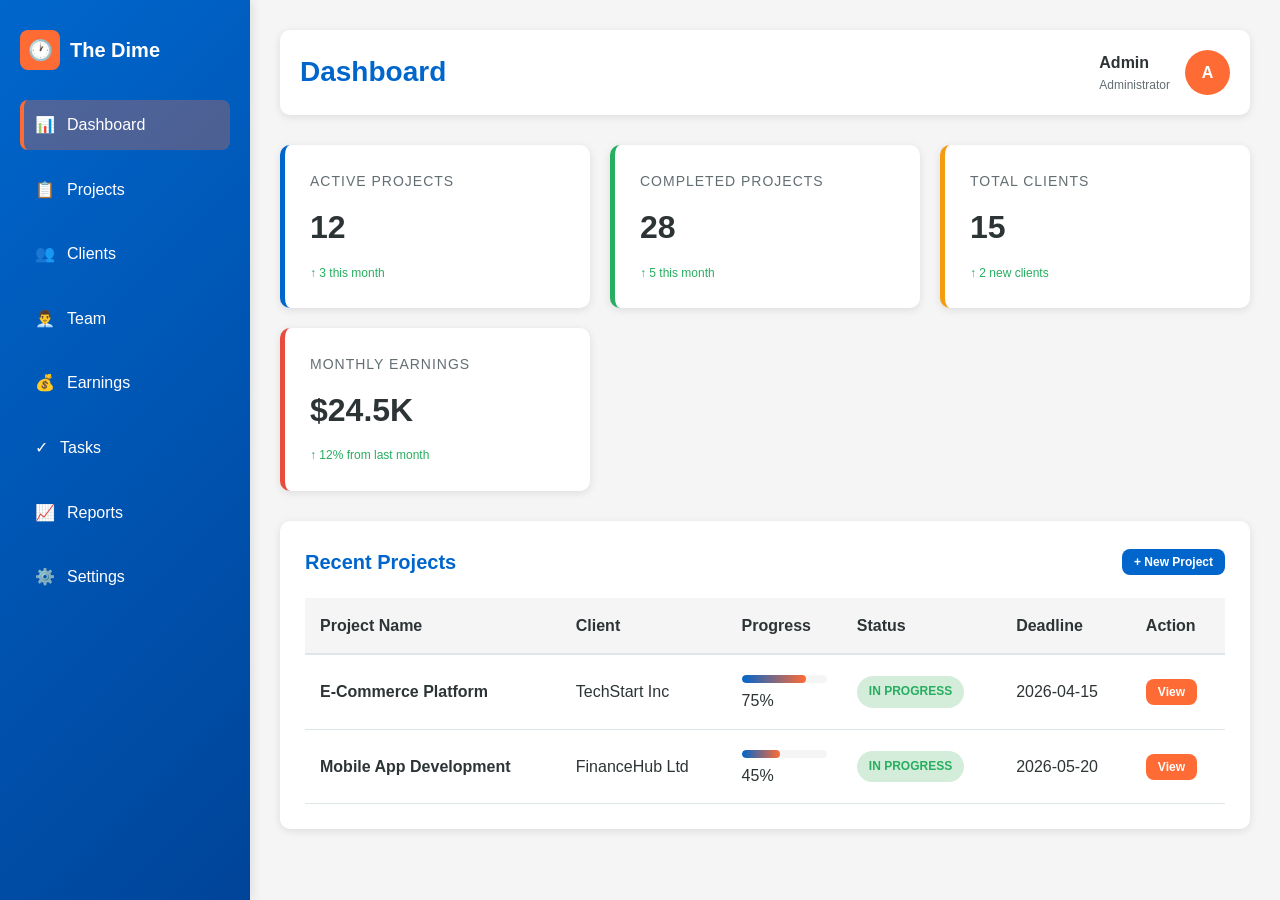
==== commit 5dca078a: "Update index.html" ====
--- a/index.html
+++ b/index.html
@@ -1003,56 +1003,6 @@
                 </div>
             </div>
             
-<!-- NEW PROJECT MODAL WITH CONFIRMATION -->
-<div id="newProjectModal" class="modal">
-    <div class="modal-content">
-        <span class="close" onclick="closeNewProjectModal()">&times;</span>
-        <h2>Add New Project</h2>
-        <form class="modal-form" id="projectForm">
-            <div class="form-group">
-                <label for="projectName">Project Name *</label>
-                <input type="text" id="projectName" placeholder="Enter project name" required />
-            </div>
-            <div class="form-group">
-                <label for="projectClient">Client *</label>
-                <select id="projectClient" required>
-                    <option value="">Select a client</option>
-                    <option value="TechStart Inc">TechStart Inc</option>
-                    <option value="FinanceHub Ltd">FinanceHub Ltd</option>
-                    <option value="StyleBox Co">StyleBox Co</option>
-                </select>
-            </div>
-            <div class="form-group">
-                <label for="projectBudget">Budget ($) *</label>
-                <input type="number" id="projectBudget" placeholder="Enter budget" min="0" required />
-            </div>
-            <div class="form-group">
-                <label for="projectDeadline">Deadline *</label>
-                <input type="date" id="projectDeadline" required />
-            </div>
-            <div class="form-group">
-                <label for="projectDescription">Description</label>
-                <textarea id="projectDescription" placeholder="Enter project description"></textarea>
-            </div>
-            <div class="modal-buttons">
-                <button type="button" class="btn btn-cancel" onclick="closeNewProjectModal()">Cancel</button>
-                <button type="button" class="btn btn-add" onclick="confirmAddProject()">Add</button>
-            </div>
-        </form>
-    </div>
-</div>
-
-<!-- CONFIRMATION MODAL -->
-<div id="confirmationModal" class="modal">
-    <div class="modal-content" style="max-width: 400px;">
-        <h2>Confirm</h2>
-        <p id="confirmMessage">Are you sure you want to add this project?</p>
-        <div class="modal-buttons">
-            <button type="button" class="btn btn-cancel" onclick="closeConfirmationModal()">No</button>
-            <button type="button" class="btn btn-add" onclick="finalizeAddProject()">Yes</button>
-        </div>
-    </div>
-</div>
             
         </main>
     </div>
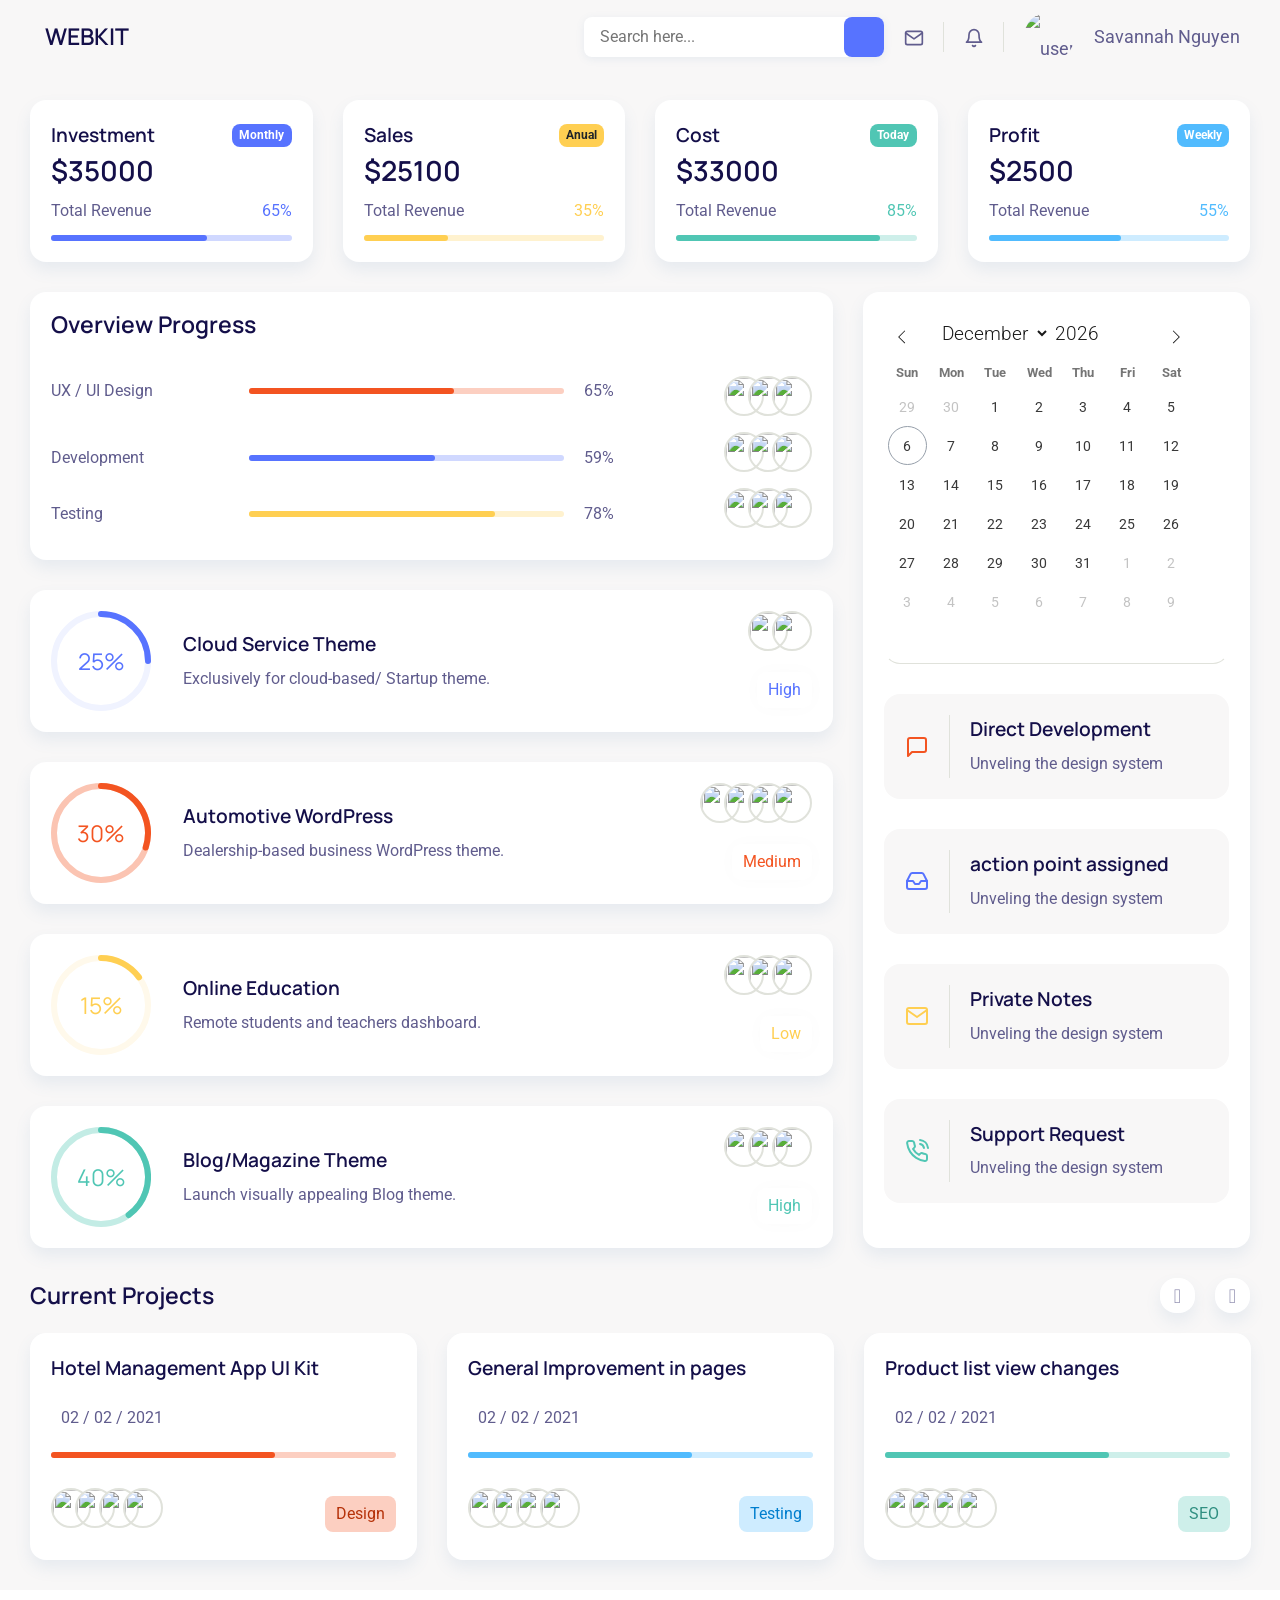
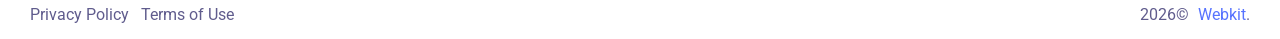
==== commit 95230236: "Add files via upload" ====
--- a/index.html
+++ b/index.html
@@ -1,1030 +1,1570 @@
-<!DOCTYPE html>
+
+
+<!doctype html>
 <html lang="en">
-<head>
-    <meta charset="UTF-8">
-    <meta name="viewport" content="width=device-width, initial-scale=1.0">
-    <title>The Dime Technology - Admin Dashboard</title>
-    <style>
-        * {
-            margin: 0;
-            padding: 0;
-            box-sizing: border-box;
-        }
+  <head>
+    <meta charset="utf-8">
+      <meta name="viewport" content="width=device-width, initial-scale=1, shrink-to-fit=no">
+      <title>Webkit | Responsive Bootstrap 4 Admin Dashboard Template</title>
+      
+      <!-- Favicon -->
+      <link rel="shortcut icon" href="../assets/images/favicon.ico" />
+      <link rel="stylesheet" href="../assets/css/backend-plugin.min.css">
+      <link rel="stylesheet" href="../assets/css/backend.css?v=1.0.0">
+      <link rel="stylesheet" href="../assets/vendor/line-awesome/dist/line-awesome/css/line-awesome.min.css">
+      <link rel="stylesheet" href="../assets/vendor/remixicon/fonts/remixicon.css">
+      
+      <link rel="stylesheet" href="../assets/vendor/tui-calendar/tui-calendar/dist/tui-calendar.css">
+      <link rel="stylesheet" href="../assets/vendor/tui-calendar/tui-date-picker/dist/tui-date-picker.css">
+      <link rel="stylesheet" href="../assets/vendor/tui-calendar/tui-time-picker/dist/tui-time-picker.css">  </head>
+  <body class="  ">
+    <!-- loader Start -->
+    <div id="loading">
+          <div id="loading-center">
+          </div>
+    </div>
+    <!-- loader END -->
+    <!-- Wrapper Start -->
+    <div class="wrapper">
+      
+      <div class="iq-sidebar  sidebar-default ">
+          <div class="iq-sidebar-logo d-flex align-items-center">
+              <a href="..index.html" class="header-logo">
+                  <img src="../assets/images/logo.svg" alt="logo">
+                  <h3 class="logo-title light-logo">Webkit</h3>
+              </a>
+              <div class="iq-menu-bt-sidebar ml-0">
+                  <i class="las la-bars wrapper-menu"></i>
+              </div>
+          </div>
+          <div class="data-scrollbar" data-scroll="1">
+              <nav class="iq-sidebar-menu">
+                  <ul id="iq-sidebar-toggle" class="iq-menu">
+                      <li class="active">
+                          <a href="../index.html" class="svg-icon">                        
+                              <svg class="svg-icon" width="25" height="25" xmlns="http://www.w3.org/2000/svg" viewBox="0 0 24 24" fill="none" stroke="currentColor" stroke-width="2" stroke-linecap="round" stroke-linejoin="round">
+                                  <path d="M3 9l9-7 9 7v11a2 2 0 0 1-2 2H5a2 2 0 0 1-2-2z"></path>
+                                  <polyline points="9 22 9 12 15 12 15 22"></polyline>
+                              </svg>
+                              <span class="ml-4">Dashboards</span>
+                          </a>
+                      </li>
+                      <li class="">
+                          <a href="../page-project.html" class="svg-icon">                        
+                              <svg class="svg-icon" width="25" height="25" xmlns="http://www.w3.org/2000/svg" viewBox="0 0 24 24" fill="none" stroke="currentColor" stroke-width="2" stroke-linecap="round" stroke-linejoin="round">
+                                  <polyline points="6 9 6 2 18 2 18 9"></polyline>
+                                  <path d="M6 18H4a2 2 0 0 1-2-2v-5a2 2 0 0 1 2-2h16a2 2 0 0 1 2 2v5a2 2 0 0 1-2 2h-2"></path>
+                                  <rect x="6" y="14" width="12" height="8"></rect>
+                              </svg>
+                              <span class="ml-4">Projects</span>
+                          </a>
+                      </li>
+                      <li class="">
+                          <a href="../page-task.html" class="svg-icon">                        
+                              <svg class="svg-icon" width="25" height="25" xmlns="http://www.w3.org/2000/svg" viewBox="0 0 24 24" fill="none" stroke="currentColor" stroke-width="2" stroke-linecap="round" stroke-linejoin="round">
+                                  <path d="M16 4h2a2 2 0 0 1 2 2v14a2 2 0 0 1-2 2H6a2 2 0 0 1-2-2V6a2 2 0 0 1 2-2h2"></path>
+                                  <rect x="8" y="2" width="8" height="4" rx="1" ry="1"></rect>
+                              </svg>
+                              <span class="ml-4">Task</span>
+                          </a>
+                      </li>
+                      <li class="">
+                          <a href="../page-employee.html" class="svg-icon">                        
+                              <svg class="svg-icon" width="25" height="25" xmlns="http://www.w3.org/2000/svg" viewBox="0 0 24 24" fill="none" stroke="currentColor" stroke-width="2" stroke-linecap="round" stroke-linejoin="round">
+                                  <path d="M20 21v-2a4 4 0 0 0-4-4H8a4 4 0 0 0-4 4v2"></path><circle cx="12" cy="7" r="4"></circle>
+                              </svg>
+                              <span class="ml-4">Employees</span>
+                          </a>
+                      </li>
+                      <li class="">
+                          <a href="../page-desk.html" class="svg-icon">                        
+                              <svg class="svg-icon" width="25" height="25" xmlns="http://www.w3.org/2000/svg" viewBox="0 0 24 24" fill="none" stroke="currentColor" stroke-width="2" stroke-linecap="round" stroke-linejoin="round">
+                                  <path d="M21 16V8a2 2 0 0 0-1-1.73l-7-4a2 2 0 0 0-2 0l-7 4A2 2 0 0 0 3 8v8a2 2 0 0 0 1 1.73l7 4a2 2 0 0 0 2 0l7-4A2 2 0 0 0 21 16z"></path>
+                                  <polyline points="3.27 6.96 12 12.01 20.73 6.96"></polyline><line x1="12" y1="22.08" x2="12" y2="12"></line>
+                              </svg>
+                              <span class="ml-4">Desk</span>
+                          </a>
+                      </li>
+                      <li class="">
+                          <a href="../page-calender.html" class="svg-icon">                        
+                              <svg class="svg-icon" width="25" height="25" xmlns="http://www.w3.org/2000/svg" viewBox="0 0 24 24" fill="none" stroke="currentColor" stroke-width="2" stroke-linecap="round" stroke-linejoin="round">
+                                  <rect x="3" y="4" width="18" height="18" rx="2" ry="2"></rect><line x1="16" y1="2" x2="16" y2="6"></line><line x1="8" y1="2" x2="8" y2="6"></line><line x1="3" y1="10" x2="21" y2="10"></line>
+                              </svg>
+                              <span class="ml-4">Calender</span>
+                          </a>
+                      </li>
+                      <li class=" ">
+                          <a href="#otherpage" class="collapsed" data-toggle="collapse" aria-expanded="false">
+                              <svg class="svg-icon" width="25" height="25" xmlns="http://www.w3.org/2000/svg" viewBox="0 0 24 24" fill="none" stroke="currentColor" stroke-width="2" stroke-linecap="round" stroke-linejoin="round">
+                                  <path d="M22 19a2 2 0 0 1-2 2H4a2 2 0 0 1-2-2V5a2 2 0 0 1 2-2h5l2 3h9a2 2 0 0 1 2 2z"></path>
+                              </svg>
+                              <span class="ml-4">other page</span>                        
+                              <i class="las la-angle-right iq-arrow-right arrow-active"></i>
+                              <i class="las la-angle-down iq-arrow-right arrow-hover"></i>
+                          </a>
+                          <ul id="otherpage" class="iq-submenu collapse" data-parent="#iq-sidebar-toggle">
+                                  <li class=" ">
+                                      <a href="#user" class="collapsed" data-toggle="collapse" aria-expanded="false">
+                                          <svg class="svg-icon" id="p-dash10" width="20" height="20" xmlns="http://www.w3.org/2000/svg" viewBox="0 0 24 24" fill="none" stroke="currentColor" stroke-width="2" stroke-linecap="round" stroke-linejoin="round">
+                                              <path d="M16 21v-2a4 4 0 0 0-4-4H5a4 4 0 0 0-4 4v2"></path><circle cx="8.5" cy="7" r="4"></circle><polyline points="17 11 19 13 23 9"></polyline>
+                                          </svg>
+                                          <span class="ml-4">User Details</span>
+                                          <i class="las la-angle-right iq-arrow-right arrow-active"></i>
+                                          <i class="las la-angle-down iq-arrow-right arrow-hover"></i>
+                                      </a>
+                                      <ul id="user" class="iq-submenu collapse" data-parent="#otherpage">
+                                              <li class="">
+                                                  <a href="../app/user-profile.html">
+                                                      <i class="las la-minus"></i><span>User Profile</span>
+                                                  </a>
+                                              </li>
+                                              <li class="">
+                                                  <a href="../app/user-add.html">
+                                                      <i class="las la-minus"></i><span>User Add</span>
+                                                  </a>
+                                              </li>
+                                              <li class="">
+                                                  <a href="../app/user-list.html">
+                                                      <i class="las la-minus"></i><span>User List</span>
+                                                  </a>
+                                              </li>
+                                      </ul>
+                                  </li>
+                                  <li class=" ">
+                                      <a href="#ui" class="collapsed" data-toggle="collapse" aria-expanded="false">
+                                         <svg class="svg-icon" id="p-dash11" width="20" height="20" xmlns="http://www.w3.org/2000/svg" viewBox="0 0 24 24" fill="none" stroke="currentColor" stroke-width="2" stroke-linecap="round" stroke-linejoin="round">
+                                              <path d="M21 16V8a2 2 0 0 0-1-1.73l-7-4a2 2 0 0 0-2 0l-7 4A2 2 0 0 0 3 8v8a2 2 0 0 0 1 1.73l7 4a2 2 0 0 0 2 0l7-4A2 2 0 0 0 21 16z"></path>
+                                          </svg>
+                                          <span class="ml-4">UI Elements</span>
+                                          <i class="las la-angle-right iq-arrow-right arrow-active"></i>
+                                          <i class="las la-angle-down iq-arrow-right arrow-hover"></i>
+                                      </a>
+                                      <ul id="ui" class="iq-submenu collapse" data-parent="#otherpage">
+                                              <li class="">
+                                                  <a href="../ui-avatars.html">
+                                                      <i class="las la-minus"></i><span>Avatars</span>
+                                                  </a>
+                                              </li>
+                                              <li class="">
+                                                  <a href="../ui-alerts.html">
+                                                      <i class="las la-minus"></i><span>Alerts</span>
+                                                  </a>
+                                              </li>
+                                              <li class="">
+                                                  <a href="../ui-badges.html">
+                                                      <i class="las la-minus"></i><span>Badges</span>
+                                                  </a>
+                                              </li>
+                                              <li class="">
+                                                  <a href="../ui-breadcrumb.html">
+                                                      <i class="las la-minus"></i><span>Breadcrumb</span>
+                                                  </a>
+                                              </li>
+                                              <li class="">
+                                                  <a href="../ui-buttons.html">
+                                                      <i class="las la-minus"></i><span>Buttons</span>
+                                                  </a>
+                                              </li>
+                                              <li class="">
+                                                  <a href="../ui-buttons-group.html">
+                                                      <i class="las la-minus"></i><span>Buttons Group</span>
+                                                  </a>
+                                              </li>
+                                              <li class="">
+                                                  <a href="../ui-boxshadow.html">
+                                                      <i class="las la-minus"></i><span>Box Shadow</span>
+                                                  </a>
+                                              </li>
+                                              <li class="">
+                                                  <a href="../ui-colors.html">
+                                                      <i class="las la-minus"></i><span>Colors</span>
+                                                  </a>
+                                              </li>
+                                              <li class="">
+                                                  <a href="../ui-cards.html">
+                                                      <i class="las la-minus"></i><span>Cards</span>
+                                                  </a>
+                                              </li>
+                                              <li class="">
+                                                  <a href="../ui-carousel.html">
+                                                      <i class="las la-minus"></i><span>Carousel</span>
+                                                  </a>
+                                              </li>
+                                              <li class="">
+                                                  <a href="../ui-grid.html">
+                                                      <i class="las la-minus"></i><span>Grid</span>
+                                                  </a>
+                                              </li>
+                                              <li class="">
+                                                  <a href="../ui-helper-classes.html">
+                                                      <i class="las la-minus"></i><span>Helper classes</span>
+                                                  </a>
+                                              </li>
+                                              <li class="">
+                                                  <a href="../ui-images.html">
+                                                      <i class="las la-minus"></i><span>Images</span>
+                                                  </a>
+                                              </li>
+                                              <li class="">
+                                                  <a href="../ui-list-group.html">
+                                                      <i class="las la-minus"></i><span>list Group</span>
+                                                  </a>
+                                              </li>
+                                              <li  class="">
+                                                  <a href="../ui-media-object.html">
+                                                      <i class="las la-minus"></i><span>Media</span>
+                                                  </a>
+                                              </li>
+                                              <li class="">
+                                                  <a href="../ui-modal.html">
+                                                      <i class="las la-minus"></i><span>Modal</span>
+                                                  </a>
+                                              </li>
+                                              <li class="">
+                                                  <a href="../ui-notifications.html">
+                                                      <i class="las la-minus"></i><span>Notifications</span>
+                                                  </a>
+                                              </li>
+                                              <li class="">
+                                                  <a href="../ui-pagination.html">
+                                                      <i class="las la-minus"></i><span>Pagination</span>
+                                                  </a>
+                                              </li>
+                                              <li class="">
+                                                  <a href="../ui-popovers.html">
+                                                      <i class="las la-minus"></i><span>Popovers</span>
+                                                  </a>
+                                              </li>
+                                              <li class="">
+                                                  <a href="../ui-progressbars.html">
+                                                      <i class="las la-minus"></i><span>Progressbars</span>
+                                                  </a>
+                                              </li>
+                                              <li class="">
+                                                  <a href="../ui-typography.html">
+                                                      <i class="las la-minus"></i><span>Typography</span>
+                                                  </a>
+                                              </li>
+                                              <li class="">
+                                                  <a href="../ui-tabs.html">
+                                                      <i class="las la-minus"></i><span>Tabs</span>
+                                                  </a>
+                                              </li>
+                                              <li class="">
+                                                  <a href="../ui-tooltips.html">
+                                                      <i class="las la-minus"></i><span>Tooltips</span>
+                                                  </a>
+                                              </li>
+                                              <li class="">
+                                                  <a href="../ui-embed-video.html">
+                                                      <i class="las la-minus"></i><span>Video</span>
+                                                  </a>
+                                              </li>
+                                      </ul>
+                                  </li>
+                                  <li class=" ">
+                                      <a href="#auth" class="collapsed" data-toggle="collapse" aria-expanded="false">
+                                          <svg class="svg-icon" id="p-dash12" width="20" height="20" xmlns="http://www.w3.org/2000/svg" viewBox="0 0 24 24" fill="none" stroke="currentColor" stroke-width="2" stroke-linecap="round" stroke-linejoin="round">
+                                              <path d="M14 2H6a2 2 0 0 0-2 2v16a2 2 0 0 0 2 2h12a2 2 0 0 0 2-2V8z"></path><polyline points="14 2 14 8 20 8"></polyline><line x1="16" y1="13" x2="8" y2="13"></line><line x1="16" y1="17" x2="8" y2="17"></line><polyline points="10 9 9 9 8 9"></polyline>
+                                          </svg>
+                                          <span class="ml-4">Authentication</span>
+                                          <i class="las la-angle-right iq-arrow-right arrow-active"></i>
+                                          <i class="las la-angle-down iq-arrow-right arrow-hover"></i>
+                                      </a>
+                                      <ul id="auth" class="iq-submenu collapse" data-parent="#otherpage">
+                                              <li class="">
+                                                  <a href="../auth-sign-in.html">
+                                                      <i class="las la-minus"></i><span>Login</span>
+                                                  </a>
+                                              </li>
+                                              <li class="">
+                                                  <a href="../auth-sign-up.html">
+                                                      <i class="las la-minus"></i><span>Register</span>
+                                                  </a>
+                                              </li>
+                                              <li class="">
+                                                  <a href="../auth-recoverpw.html">
+                                                      <i class="las la-minus"></i><span>Recover Password</span>
+                                                  </a>
+                                              </li>
+                                              <li class="">
+                                                  <a href="../auth-confirm-mail.html">
+                                                      <i class="las la-minus"></i><span>Confirm Mail</span>
+                                                  </a>
+                                              </li>
+                                              <li class="">
+                                                  <a href="../auth-lock-screen.html">
+                                                      <i class="las la-minus"></i><span>Lock Screen</span>
+                                                  </a>
+                                              </li>
+                                      </ul>
+                                  </li>
+                                  <li class="">
+                                      <a href="#form" class="collapsed svg-icon" data-toggle="collapse" aria-expanded="false">
+                                          <svg class="svg-icon" id="p-dash13" width="20" height="20"  xmlns="http://www.w3.org/2000/svg" viewBox="0 0 24 24" fill="none" stroke="currentColor" stroke-width="2" stroke-linecap="round" stroke-linejoin="round">
+                                              <path d="M16 4h2a2 2 0 0 1 2 2v14a2 2 0 0 1-2 2H6a2 2 0 0 1-2-2V6a2 2 0 0 1 2-2h2"></path><rect x="8" y="2" width="8" height="4" rx="1" ry="1"></rect>
+                                          </svg>
+                                          <span class="ml-4">Forms</span>
+                                          <i class="las la-angle-right iq-arrow-right arrow-active"></i>
+                                          <i class="las la-angle-down iq-arrow-right arrow-hover"></i>
+                                      </a>
+                                      <ul id="form" class="iq-submenu collapse" data-parent="#otherpage">
+                                          <li class="">
+                                              <a href="../form-layout.html">
+                                                  <i class="las la-minus"></i><span class="">Form Elements</span>
+                                              </a>
+                                          </li>
+                                          <li class="">
+                                              <a href="../form-input-group.html" class="svg-icon">
+                                                 <i class="las la-minus"></i><span class="">Form Input</span>
+                                              </a>
+                                          </li>
+                                          <li class="">
+                                              <a href="../form-validation.html" class="svg-icon">
+                                                  <i class="las la-minus"></i><span class="">Form Validation</span>
+                                              </a>
+                                          </li>
+                                          <li class="">
+                                              <a href="../form-switch.html" class="svg-icon">
+                                                  <i class="las la-minus"></i><span class="">Form Switch</span>
+                                              </a>
+                                          </li>
+                                          <li class="">
+                                              <a href="../form-chechbox.html" class="svg-icon">
+                                                  <i class="las la-minus"></i><span class="">Form Checkbox</span>
+                                              </a>
+                                          </li>
+                                          <li class="">
+                                              <a href="../form-radio.html" class="svg-icon">
+                                                  <i class="las la-minus"></i><span class="">Form Radio</span>
+                                              </a>
+                                          </li>
+                                          <li class="">
+                                              <a href="../form-textarea.html" class="svg-icon">
+                                                  <i class="las la-minus"></i><span class="">Form Textarea</span>
+                                              </a>
+                                          </li>
+                                      </ul>
+                                  </li>
+                                  <li class=" ">
+                                      <a href="#table" class="collapsed" data-toggle="collapse" aria-expanded="false">
+                                          <svg class="svg-icon" id="p-dash14" width="20" height="20" xmlns="http://www.w3.org/2000/svg" viewBox="0 0 24 24" fill="none" stroke="currentColor" stroke-width="2" stroke-linecap="round" stroke-linejoin="round">
+                                              <rect x="3" y="3" width="7" height="7"></rect><rect x="14" y="3" width="7" height="7"></rect><rect x="14" y="14" width="7" height="7"></rect><rect x="3" y="14" width="7" height="7"></rect>
+                                          </svg>
+                                          <span class="ml-4">Table</span>
+                                          <i class="las la-angle-right iq-arrow-right arrow-active"></i>
+                                          <i class="las la-angle-down iq-arrow-right arrow-hover"></i>
+                                      </a>
+                                      <ul id="table" class="iq-submenu collapse" data-parent="#otherpage">
+                                              <li class="">
+                                                  <a href="../tables-basic.html">
+                                                      <i class="las la-minus"></i><span>Basic Tables</span>
+                                                  </a>
+                                              </li>
+                                              <li class="">
+                                                  <a href="../table-data.html">
+                                                      <i class="las la-minus"></i><span>Data Table</span>
+                                                  </a>
+                                              </li>
+                                              <li class="">
+                                                  <a href="../table-tree.html">
+                                                      <i class="las la-minus"></i><span>Table Tree</span>
+                                                  </a>
+                                              </li>
+                                      </ul>
+                                  </li>
+                                  <li class=" ">
+                                      <a href="#pricing" class="collapsed" data-toggle="collapse" aria-expanded="false">
+                                          <svg class="svg-icon" id="p-dash16" width="20" height="20" xmlns="http://www.w3.org/2000/svg" viewBox="0 0 24 24" fill="none" stroke="currentColor" stroke-width="2" stroke-linecap="round" stroke-linejoin="round">
+                                              <ellipse cx="12" cy="5" rx="9" ry="3"></ellipse><path d="M21 12c0 1.66-4 3-9 3s-9-1.34-9-3"></path><path d="M3 5v14c0 1.66 4 3 9 3s9-1.34 9-3V5"></path>
+                                          </svg>
+                                          <span class="ml-4">Pricing</span>
+                                          <i class="las la-angle-right iq-arrow-right arrow-active"></i>
+                                          <i class="las la-angle-down iq-arrow-right arrow-hover"></i>
+                                      </a>
+                                      <ul id="pricing" class="iq-submenu collapse" data-parent="#otherpage">
+                                              <li class="">
+                                                  <a href="../pricing.html">
+                                                      <i class="las la-minus"></i><span>Pricing 1</span>
+                                                  </a>
+                                              </li>
+                                              <li class="">
+                                                  <a href="../pricing-2.html">
+                                                      <i class="las la-minus"></i><span>Pricing 2</span>
+                                                  </a>
+                                              </li>
+                                      </ul>
+                                  </li>
+                                  <li class="">
+                                      <a href="../timeline.html" class="svg-icon">
+                                          <svg class="svg-icon" id="p-dash016" width="20" height="20" xmlns="http://www.w3.org/2000/svg" viewBox="0 0 24 24" fill="none" stroke="currentColor" stroke-width="2" stroke-linecap="round" stroke-linejoin="round">
+                                          <circle cx="12" cy="12" r="10"></circle><polyline points="12 6 12 12 16 14"></polyline>
+                                          </svg>
+                                          <span class="ml-4">Timeline</span>
+                                      </a>
+                                  </li>
+                                  <li class="">
+                                      <a href="../pages-invoice.html" class="svg-icon">
+                                          <svg class="svg-icon" id="p-dash07" width="20" height="20" xmlns="http://www.w3.org/2000/svg" viewBox="0 0 24 24" fill="none" stroke="currentColor" stroke-width="2" stroke-linecap="round" stroke-linejoin="round">
+                                              <path d="M14 2H6a2 2 0 0 0-2 2v16a2 2 0 0 0 2 2h12a2 2 0 0 0 2-2V8z"></path><polyline points="14 2 14 8 20 8"></polyline><line x1="16" y1="13" x2="8" y2="13"></line><line x1="16" y1="17" x2="8" y2="17"></line><polyline points="10 9 9 9 8 9"></polyline>
+                                          </svg>
+                                          <span class="ml-4">Invoice</span>
+                                      </a>
+                                  </li>
+                                  <li class=" ">
+                                      <a href="#pages-error" class="collapsed" data-toggle="collapse" aria-expanded="false">
+                                          <svg class="svg-icon" id="p-dash17" width="20" height="20" xmlns="http://www.w3.org/2000/svg" viewBox="0 0 24 24" fill="none" stroke="currentColor" stroke-width="2" stroke-linecap="round" stroke-linejoin="round">
+                                              <path d="M10.29 3.86L1.82 18a2 2 0 0 0 1.71 3h16.94a2 2 0 0 0 1.71-3L13.71 3.86a2 2 0 0 0-3.42 0z"></path><line x1="12" y1="9" x2="12" y2="13"></line><line x1="12" y1="17" x2="12.01" y2="17"></line>
+                                          </svg>
+                                          <span class="ml-4">Error</span>
+                                          <i class="las la-angle-right iq-arrow-right arrow-active"></i>
+                                          <i class="las la-angle-down iq-arrow-right arrow-hover"></i>
+                                      </a>
+                                      <ul id="pages-error" class="iq-submenu collapse" data-parent="#otherpage">
+                                              <li class="">
+                                                  <a href="../pages-error.html">
+                                                      <i class="las la-minus"></i><span>Error 404</span>
+                                                  </a>
+                                              </li>
+                                              <li class="">
+                                                  <a href="../pages-error-500.html">
+                                                      <i class="las la-minus"></i><span>Error 500</span>
+                                                  </a>
+                                              </li>
+                                      </ul>
+                                  </li>
+                                  <li class="">
+                                          <a href="../pages-blank-page.html">
+                                              <svg class="svg-icon" id="p-dash18" width="20" height="20" xmlns="http://www.w3.org/2000/svg" viewBox="0 0 24 24" fill="none" stroke="currentColor" stroke-width="2" stroke-linecap="round" stroke-linejoin="round">
+                                                  <path d="M13 2H6a2 2 0 0 0-2 2v16a2 2 0 0 0 2 2h12a2 2 0 0 0 2-2V9z"></path><polyline points="13 2 13 9 20 9"></polyline>
+                                              </svg>
+                                              <span class="ml-4">Blank Page</span>
+                                          </a>
+                                  </li>
+                                  <li class="">
+                                          <a href="../pages-maintenance.html">
+                                              <svg class="svg-icon" id="p-dash19" width="20" height="20" xmlns="http://www.w3.org/2000/svg" viewBox="0 0 24 24" fill="none" stroke="currentColor" stroke-width="2" stroke-linecap="round" stroke-linejoin="round">
+                                                  <path d="M14.7 6.3a1 1 0 0 0 0 1.4l1.6 1.6a1 1 0 0 0 1.4 0l3.77-3.77a6 6 0 0 1-7.94 7.94l-6.91 6.91a2.12 2.12 0 0 1-3-3l6.91-6.91a6 6 0 0 1 7.94-7.94l-3.76 3.76z"></path>
+                                              </svg>
+                                              <span class="ml-4">Maintenance</span>
+                                          </a>
+                                  </li>
+                          </ul>
+                      </li>
+                  </ul>
+              </nav>
+              <div id="sidebar-bottom" class="position-relative sidebar-bottom">
+                  <div class="card border-none mb-0 shadow-none">
+                      <div class="card-body p-0">
+                          <div class="sidebarbottom-content">
+                              <h5 class="mb-3">Task Performed</h5>
+                              <div id="circle-progress-6" class="sidebar-circle circle-progress circle-progress-primary mb-4" data-min-value="0" data-max-value="100" data-value="55" data-type="percent"></div>
+                              <div class="custom-control custom-radio mb-1">
+                                  <input type="radio" id="customRadio6" name="customRadio-1" class="custom-control-input" checked="">
+                                  <label class="custom-control-label" for="customRadio6">Performed task</label>
+                              </div>
+                              <div class="custom-control custom-radio">
+                                  <input type="radio" id="customRadio7" name="customRadio-1" class="custom-control-input">
+                                  <label class="custom-control-label" for="customRadio7">Incomplete Task</label>
+                              </div>
+                          </div>
+                      </div>
+                  </div>
+              </div>
+              <div class="pt-5 pb-2"></div>
+          </div>
+      </div>      <div class="iq-top-navbar">
+          <div class="iq-navbar-custom">
+              <nav class="navbar navbar-expand-lg navbar-light p-0">
+                  <div class="iq-navbar-logo d-flex align-items-center justify-content-between">
+                      <i class="ri-menu-line wrapper-menu"></i>
+                      <a href="../index.html" class="header-logo">
+                          <h4 class="logo-title text-uppercase">Webkit</h4>
+      
+                      </a>
+                  </div>
+                  <div class="navbar-breadcrumb">
+                      <h5>Dashboard</h5>
+                  </div>
+                  <div class="d-flex align-items-center">
+                      <button class="navbar-toggler" type="button" data-toggle="collapse"
+                          data-target="#navbarSupportedContent" aria-controls="navbarSupportedContent"
+                          aria-label="Toggle navigation">
+                          <i class="ri-menu-3-line"></i>
+                      </button>
+                      <div class="collapse navbar-collapse" id="navbarSupportedContent">
+                          <ul class="navbar-nav ml-auto navbar-list align-items-center">
+                              <li>
+                                  <div class="iq-search-bar device-search">
+                                      <form action="#" class="searchbox">
+                                          <a class="search-link" href="#"><i class="ri-search-line"></i></a>
+                                          <input type="text" class="text search-input" placeholder="Search here...">
+                                      </form>
+                                  </div>
+                              </li>
+                              <li class="nav-item nav-icon search-content">
+                                  <a href="#" class="search-toggle rounded" id="dropdownSearch" data-toggle="dropdown"
+                                      aria-haspopup="true" aria-expanded="false">
+                                      <i class="ri-search-line"></i>
+                                  </a>
+                                  <div class="iq-search-bar iq-sub-dropdown dropdown-menu" aria-labelledby="dropdownSearch">
+                                      <form action="#" class="searchbox p-2">
+                                          <div class="form-group mb-0 position-relative">
+                                              <input type="text" class="text search-input font-size-12"
+                                                  placeholder="type here to search...">
+                                              <a href="#" class="search-link"><i class="las la-search"></i></a>
+                                          </div>
+                                      </form>
+                                  </div>
+                              </li>
+                              <li class="nav-item nav-icon nav-item-icon dropdown">
+                                  <a href="#" class="search-toggle dropdown-toggle" id="dropdownMenuButton2"
+                                      data-toggle="dropdown" aria-haspopup="true" aria-expanded="false">
+                                      <svg xmlns="http://www.w3.org/2000/svg" width="20" height="20" viewBox="0 0 24 24"
+                                          fill="none" stroke="currentColor" stroke-width="2" stroke-linecap="round"
+                                          stroke-linejoin="round" class="feather feather-mail">
+                                          <path
+                                              d="M4 4h16c1.1 0 2 .9 2 2v12c0 1.1-.9 2-2 2H4c-1.1 0-2-.9-2-2V6c0-1.1.9-2 2-2z">
+                                          </path>
+                                          <polyline points="22,6 12,13 2,6"></polyline>
+                                      </svg>
+                                      <span class="bg-primary"></span>
+                                  </a>
+                                  <div class="iq-sub-dropdown dropdown-menu" aria-labelledby="dropdownMenuButton2">
+                                      <div class="card shadow-none m-0">
+                                          <div class="card-body p-0 ">
+                                              <div class="cust-title p-3">
+                                                  <div class="d-flex align-items-center justify-content-between">
+                                                      <h5 class="mb-0">All Messages</h5>
+                                                      <a class="badge badge-primary badge-card" href="#">3</a>
+                                                  </div>
+                                              </div>
+                                              <div class="px-3 pt-0 pb-0 sub-card">
+                                                  <a href="#" class="iq-sub-card">
+                                                      <div class="media align-items-center cust-card py-3 border-bottom">
+                                                          <div class="">
+                                                              <img class="avatar-50 rounded-small"
+                                                                  src="../assets/images/user/01.jpg" alt="01">
+                                                          </div>
+                                                          <div class="media-body ml-3">
+                                                              <div class="d-flex align-items-center justify-content-between">
+                                                                  <h6 class="mb-0">Emma Watson</h6>
+                                                                  <small class="text-dark"><b>12 : 47 pm</b></small>
+                                                              </div>
+                                                              <small class="mb-0">Lorem ipsum dolor sit amet</small>
+                                                          </div>
+                                                      </div>
+                                                  </a>
+                                                  <a href="#" class="iq-sub-card">
+                                                      <div class="media align-items-center cust-card py-3 border-bottom">
+                                                          <div class="">
+                                                              <img class="avatar-50 rounded-small"
+                                                                  src="../assets/images/user/02.jpg" alt="02">
+                                                          </div>
+                                                          <div class="media-body ml-3">
+                                                              <div class="d-flex align-items-center justify-content-between">
+                                                                  <h6 class="mb-0">Ashlynn Franci</h6>
+                                                                  <small class="text-dark"><b>11 : 30 pm</b></small>
+                                                              </div>
+                                                              <small class="mb-0">Lorem ipsum dolor sit amet</small>
+                                                          </div>
+                                                      </div>
+                                                  </a>
+                                                  <a href="#" class="iq-sub-card">
+                                                      <div class="media align-items-center cust-card py-3">
+                                                          <div class="">
+                                                              <img class="avatar-50 rounded-small"
+                                                                  src="../assets/images/user/03.jpg" alt="03">
+                                                          </div>
+                                                          <div class="media-body ml-3">
+                                                              <div class="d-flex align-items-center justify-content-between">
+                                                                  <h6 class="mb-0">Kianna Carder</h6>
+                                                                  <small class="text-dark"><b>11 : 21 pm</b></small>
+                                                              </div>
+                                                              <small class="mb-0">Lorem ipsum dolor sit amet</small>
+                                                          </div>
+                                                      </div>
+                                                  </a>
+                                              </div>
+                                              <a class="right-ic btn btn-primary btn-block position-relative p-2" href="#"
+                                                  role="button">
+                                                  View All
+                                              </a>
+                                          </div>
+                                      </div>
+                                  </div>
+                              </li>
+                              <li class="nav-item nav-icon nav-item-icon dropdown">
+                                  <a href="#" class="search-toggle dropdown-toggle" id="dropdownMenuButton"
+                                      data-toggle="dropdown" aria-haspopup="true" aria-expanded="false">
+                                      <svg xmlns="http://www.w3.org/2000/svg" width="20" height="20" viewBox="0 0 24 24"
+                                          fill="none" stroke="currentColor" stroke-width="2" stroke-linecap="round"
+                                          stroke-linejoin="round" class="feather feather-bell">
+                                          <path d="M18 8A6 6 0 0 0 6 8c0 7-3 9-3 9h18s-3-2-3-9"></path>
+                                          <path d="M13.73 21a2 2 0 0 1-3.46 0"></path>
+                                      </svg>
+                                      <span class="bg-primary "></span>
+                                  </a>
+                                  <div class="iq-sub-dropdown dropdown-menu" aria-labelledby="dropdownMenuButton">
+                                      <div class="card shadow-none m-0">
+                                          <div class="card-body p-0 ">
+                                              <div class="cust-title p-3">
+                                                  <div class="d-flex align-items-center justify-content-between">
+                                                      <h5 class="mb-0">Notifications</h5>
+                                                      <a class="badge badge-primary badge-card" href="#">3</a>
+                                                  </div>
+                                              </div>
+                                              <div class="px-3 pt-0 pb-0 sub-card">
+                                                  <a href="#" class="iq-sub-card">
+                                                      <div class="media align-items-center cust-card py-3 border-bottom">
+                                                          <div class="">
+                                                              <img class="avatar-50 rounded-small"
+                                                                  src="../assets/images/user/01.jpg" alt="01">
+                                                          </div>
+                                                          <div class="media-body ml-3">
+                                                              <div class="d-flex align-items-center justify-content-between">
+                                                                  <h6 class="mb-0">Emma Watson</h6>
+                                                                  <small class="text-dark"><b>12 : 47 pm</b></small>
+                                                              </div>
+                                                              <small class="mb-0">Lorem ipsum dolor sit amet</small>
+                                                          </div>
+                                                      </div>
+                                                  </a>
+                                                  <a href="#" class="iq-sub-card">
+                                                      <div class="media align-items-center cust-card py-3 border-bottom">
+                                                          <div class="">
+                                                              <img class="avatar-50 rounded-small"
+                                                                  src="../assets/images/user/02.jpg" alt="02">
+                                                          </div>
+                                                          <div class="media-body ml-3">
+                                                              <div class="d-flex align-items-center justify-content-between">
+                                                                  <h6 class="mb-0">Ashlynn Franci</h6>
+                                                                  <small class="text-dark"><b>11 : 30 pm</b></small>
+                                                              </div>
+                                                              <small class="mb-0">Lorem ipsum dolor sit amet</small>
+                                                          </div>
+                                                      </div>
+                                                  </a>
+                                                  <a href="#" class="iq-sub-card">
+                                                      <div class="media align-items-center cust-card py-3">
+                                                          <div class="">
+                                                              <img class="avatar-50 rounded-small"
+                                                                  src="../assets/images/user/03.jpg" alt="03">
+                                                          </div>
+                                                          <div class="media-body ml-3">
+                                                              <div class="d-flex align-items-center justify-content-between">
+                                                                  <h6 class="mb-0">Kianna Carder</h6>
+                                                                  <small class="text-dark"><b>11 : 21 pm</b></small>
+                                                              </div>
+                                                              <small class="mb-0">Lorem ipsum dolor sit amet</small>
+                                                          </div>
+                                                      </div>
+                                                  </a>
+                                              </div>
+                                              <a class="right-ic btn btn-primary btn-block position-relative p-2" href="#"
+                                                  role="button">
+                                                  View All
+                                              </a>
+                                          </div>
+                                      </div>
+                                  </div>
+                              </li>
+                              <li class="nav-item nav-icon dropdown caption-content">
+                                  <a href="#" class="search-toggle dropdown-toggle  d-flex align-items-center" id="dropdownMenuButton4"
+                                      data-toggle="dropdown" aria-haspopup="true" aria-expanded="false">
+                                      <img src="../assets/images/user/1.jpg" class="img-fluid rounded-circle" alt="user">
+                                      <div class="caption ml-3">
+                                          <h6 class="mb-0 line-height">Savannah Nguyen<i class="las la-angle-down ml-2"></i></h6>
+                                      </div>
+                                  </a>                            
+                                  <ul class="dropdown-menu dropdown-menu-right border-none" aria-labelledby="dropdownMenuButton">
+                                      <li class="dropdown-item d-flex svg-icon">
+                                          <svg class="svg-icon mr-0 text-primary" id="h-01-p" width="20" xmlns="http://www.w3.org/2000/svg" fill="none" viewBox="0 0 24 24" stroke="currentColor">
+                                              <path stroke-linecap="round" stroke-linejoin="round" stroke-width="2" d="M5.121 17.804A13.937 13.937 0 0112 16c2.5 0 4.847.655 6.879 1.804M15 10a3 3 0 11-6 0 3 3 0 016 0zm6 2a9 9 0 11-18 0 9 9 0 0118 0z" />
+                                          </svg>
+                                          <a href="../app/user-profile.html">My Profile</a>
+                                      </li>
+                                      <li class="dropdown-item d-flex svg-icon">
+                                          <svg class="svg-icon mr-0 text-primary" id="h-02-p" width="20" xmlns="http://www.w3.org/2000/svg" fill="none" viewBox="0 0 24 24" stroke="currentColor">
+                                              <path stroke-linecap="round" stroke-linejoin="round" stroke-width="2" d="M11 5H6a2 2 0 00-2 2v11a2 2 0 002 2h11a2 2 0 002-2v-5m-1.414-9.414a2 2 0 112.828 2.828L11.828 15H9v-2.828l8.586-8.586z" />
+                                          </svg>
+                                          <a href="../app/user-profile-edit.html">Edit Profile</a>
+                                      </li>
+                                      <li class="dropdown-item d-flex svg-icon">
+                                          <svg class="svg-icon mr-0 text-primary" id="h-03-p" width="20" xmlns="http://www.w3.org/2000/svg" fill="none" viewBox="0 0 24 24" stroke="currentColor">
+                                              <path stroke-linecap="round" stroke-linejoin="round" stroke-width="2" d="M10.325 4.317c.426-1.756 2.924-1.756 3.35 0a1.724 1.724 0 002.573 1.066c1.543-.94 3.31.826 2.37 2.37a1.724 1.724 0 001.065 2.572c1.756.426 1.756 2.924 0 3.35a1.724 1.724 0 00-1.066 2.573c.94 1.543-.826 3.31-2.37 2.37a1.724 1.724 0 00-2.572 1.065c-.426 1.756-2.924 1.756-3.35 0a1.724 1.724 0 00-2.573-1.066c-1.543.94-3.31-.826-2.37-2.37a1.724 1.724 0 00-1.065-2.572c-1.756-.426-1.756-2.924 0-3.35a1.724 1.724 0 001.066-2.573c-.94-1.543.826-3.31 2.37-2.37.996.608 2.296.07 2.572-1.065z" />
+                                              <path stroke-linecap="round" stroke-linejoin="round" stroke-width="2" d="M15 12a3 3 0 11-6 0 3 3 0 016 0z" />
+                                          </svg>
+                                          <a href="../app/user-account-setting.html">Account Settings</a>
+                                      </li>
+                                      <li class="dropdown-item d-flex svg-icon">
+                                          <svg class="svg-icon mr-0 text-primary" id="h-04-p" width="20" xmlns="http://www.w3.org/2000/svg" fill="none" viewBox="0 0 24 24" stroke="currentColor">
+                                              <path stroke-linecap="round" stroke-linejoin="round" stroke-width="2" d="M9 12l2 2 4-4m5.618-4.016A11.955 11.955 0 0112 2.944a11.955 11.955 0 01-8.618 3.04A12.02 12.02 0 003 9c0 5.591 3.824 10.29 9 11.622 5.176-1.332 9-6.03 9-11.622 0-1.042-.133-2.052-.382-3.016z" />
+                                          </svg>
+                                          <a href="../app/user-privacy-setting.html">Privacy Settings</a>
+                                      </li>
+                                      <li class="dropdown-item  d-flex svg-icon border-top">
+                                          <svg class="svg-icon mr-0 text-primary" id="h-05-p" width="20" xmlns="http://www.w3.org/2000/svg" fill="none" viewBox="0 0 24 24" stroke="currentColor">
+                                              <path stroke-linecap="round" stroke-linejoin="round" stroke-width="2" d="M17 16l4-4m0 0l-4-4m4 4H7m6 4v1a3 3 0 01-3 3H6a3 3 0 01-3-3V7a3 3 0 013-3h4a3 3 0 013 3v1" />
+                                          </svg>
+                                          <a href="../auth-sign-in.html">Logout</a>
+                                      </li>
+                                  </ul>
+                              </li>
+                          </ul>
+                      </div>
+                  </div>
+              </nav>
+          </div>
+      </div>      <div class="content-page">
+     <div class="container-fluid">
+        <div class="row">
+            <div class="col-md-6 col-lg-3">
+                <div class="card card-block card-stretch card-height">
+                    <div class="card-body">
+                        <div class="top-block d-flex align-items-center justify-content-between">
+                            <h5>Investment</h5>
+                            <span class="badge badge-primary">Monthly</span>
+                        </div>
+                        <h3>$<span class="counter">35000</span></h3>
+                        <div class="d-flex align-items-center justify-content-between mt-1">
+                            <p class="mb-0">Total Revenue</p>
+                            <span class="text-primary">65%</span>
+                        </div>
+                        <div class="iq-progress-bar bg-primary-light mt-2">
+                            <span class="bg-primary iq-progress progress-1" data-percent="65"></span>
+                        </div>
+                    </div>
+                </div>
+            </div>
+            <div class="col-md-6 col-lg-3">
+                <div class="card card-block card-stretch card-height">
+                    <div class="card-body">
+                        <div class="top-block d-flex align-items-center justify-content-between">
+                            <h5>Sales</h5>
+                            <span class="badge badge-warning">Anual</span>
+                        </div>
+                        <h3>$<span class="counter">25100</span></h3>
+                        <div class="d-flex align-items-center justify-content-between mt-1">
+                            <p class="mb-0">Total Revenue</p>
+                            <span class="text-warning">35%</span>
+                        </div>
+                        <div class="iq-progress-bar bg-warning-light mt-2">
+                            <span class="bg-warning iq-progress progress-1" data-percent="35"></span>
+                        </div>
+                    </div>
+                </div>
+            </div>
+            <div class="col-md-6 col-lg-3">
+                <div class="card card-block card-stretch card-height">
+                    <div class="card-body">
+                        <div class="top-block d-flex align-items-center justify-content-between">
+                            <h5>Cost</h5>
+                            <span class="badge badge-success">Today</span>
+                        </div>
+                        <h3>$<span class="counter">33000</span></h3>
+                        <div class="d-flex align-items-center justify-content-between mt-1">
+                            <p class="mb-0">Total Revenue</p>
+                            <span class="text-success">85%</span>
+                        </div>
+                        <div class="iq-progress-bar bg-success-light mt-2">
+                            <span class="bg-success iq-progress progress-1" data-percent="85"></span>
+                        </div>
+                    </div>
+                </div>
+            </div>
+            <div class="col-md-6 col-lg-3">
+                <div class="card card-block card-stretch card-height">
+                    <div class="card-body">
+                        <div class="top-block d-flex align-items-center justify-content-between">
+                            <h5>Profit</h5>
+                            <span class="badge badge-info">Weekly</span>
+                        </div>
+                        <h3>$<span class="counter">2500</span></h3>
+                        <div class="d-flex align-items-center justify-content-between mt-1">
+                            <p class="mb-0">Total Revenue</p>
+                            <span class="text-info">55%</span>
+                        </div>
+                        <div class="iq-progress-bar bg-info-light mt-2">
+                            <span class="bg-info iq-progress progress-1" data-percent="55"></span>
+                        </div>
+                    </div>
+                </div>
+            </div>
+            <div class="col-xl-8">
+                <div class="card-transparent card-block card-stretch card-height">
+                    <div class="card-body p-0">
+                        <div class="card">
+                            <div class="card-header d-flex justify-content-between">
+                                <div class="header-title">
+                                    <h4 class="card-title">Overview Progress</h4>
+                                </div>
+                            </div>
+                            <div class="card-body">
+                                <ul class="list-inline p-0 mb-0">
+                                    <li class="mb-1">
+                                        <div class="row">
+                                            <div class="col-sm-3">
+                                                <p class="mb-0">UX / UI Design</p>
+                                            </div>
+                                            <div class="col-sm-6">
+                                                <div class="d-flex align-items-center justify-content-between">
+                                                    <div class="iq-progress-bar bg-secondary-light">
+                                                        <span class="bg-secondary iq-progress progress-1" data-percent="65"></span>
+                                                    </div>
+                                                    <span class="ml-3">65%</span>
+                                                </div>                                                                
+                                            </div>
+                                            <div class="col-sm-3">
+                                                <div class="iq-media-group text-sm-right">
+                                                    <a href="#" class="iq-media">
+                                                        <img class="img-fluid avatar-40 rounded-circle" src="../assets/images/user/05.jpg" alt="">
+                                                    </a>
+                                                    <a href="#" class="iq-media">
+                                                        <img class="img-fluid avatar-40 rounded-circle" src="../assets/images/user/06.jpg" alt="">
+                                                    </a>
+                                                    <a href="#" class="iq-media">
+                                                        <img class="img-fluid avatar-40 rounded-circle" src="../assets/images/user/07.jpg" alt="">
+                                                    </a>
+                                                </div>
+                                            </div>
+                                        </div>
+                                    </li>
+                                    <li class="mb-1">
+                                        <div class="d-flex align-items-center justify-content-between row">
+                                            <div class="col-sm-3">
+                                                <p class="mb-0">Development</p>
+                                            </div>
+                                            <div class="col-sm-6">
+                                                <div class="d-flex align-items-center justify-content-between">
+                                                    <div class="iq-progress-bar bg-primary-light">
+                                                        <span class="bg-primary iq-progress progress-1" data-percent="59"></span>
+                                                    </div>
+                                                    <span class="ml-3">59%</span>
+                                                </div>                                                                
+                                            </div>
+                                            <div class="col-sm-3">
+                                                <div class="iq-media-group text-sm-right">
+                                                    <a href="#" class="iq-media">
+                                                        <img class="img-fluid avatar-40 rounded-circle" src="../assets/images/user/08.jpg" alt="">
+                                                    </a>
+                                                    <a href="#" class="iq-media">
+                                                        <img class="img-fluid avatar-40 rounded-circle" src="../assets/images/user/09.jpg" alt="">
+                                                    </a>
+                                                    <a href="#" class="iq-media">
+                                                        <img class="img-fluid avatar-40 rounded-circle" src="../assets/images/user/04.jpg" alt="">
+                                                    </a>
+                                                </div>
+                                            </div>
+                                        </div>
+                                    </li>
+                                    <li>
+                                        <div class="d-flex align-items-center justify-content-between row">
+                                            <div class="col-sm-3">
+                                                <p class="mb-0">Testing</p>
+                                            </div>
+                                            <div class="col-sm-6">
+                                                <div class="d-flex align-items-center justify-content-between">
+                                                    <div class="iq-progress-bar bg-warning-light">
+                                                        <span class="bg-warning iq-progress progress-1" data-percent="78"></span>
+                                                    </div>
+                                                    <span class="ml-3">78%</span>
+                                                </div>                                                                
+                                            </div>
+                                            <div class="col-sm-3">
+                                                <div class="iq-media-group text-sm-right">
+                                                    <a href="#" class="iq-media">
+                                                        <img class="img-fluid avatar-40 rounded-circle" src="../assets/images/user/01.jpg" alt="">
+                                                    </a>
+                                                    <a href="#" class="iq-media">
+                                                        <img class="img-fluid avatar-40 rounded-circle" src="../assets/images/user/02.jpg" alt="">
+                                                    </a>
+                                                    <a href="#" class="iq-media">
+                                                        <img class="img-fluid avatar-40 rounded-circle" src="../assets/images/user/03.jpg" alt="">
+                                                    </a>
+                                                </div>
+                                            </div>
+                                        </div>
+                                    </li>
+                                </ul>
+                            </div>
+                        </div>
+                        <div class="row">
+                            <div class="col-lg-12">
+                                <div class="card">
+                                    <div class="card-body">
+                                        <div class="row">
+                                            <div class="col-sm-8">
+                                                <div class="row align-items-center">
+                                                    <div class="col-md-3">
+                                                        <div id="circle-progress-21" class="circle-progress-01 circle-progress circle-progress-primary" data-min-value="0" data-max-value="100" data-value="25" data-type="percent"></div>
+                                                    </div>
+                                                    <div class="col-md-9">
+                                                        <div class="mt-3 mt-md-0">
+                                                            <h5 class="mb-1">Cloud Service Theme</h5>
+                                                            <p class="mb-0">Exclusively for cloud-based/ Startup theme.</p>
+                                                        </div>                                                        
+                                                    </div>
+                                                </div>
+                                            </div>
+                                            <div class="col-sm-4 text-sm-right mt-3 mt-sm-0">
+                                                <div class="iq-media-group">
+                                                    <a href="#" class="iq-media">
+                                                        <img class="img-fluid avatar-40 rounded-circle" src="../assets/images/user/05.jpg" alt="">
+                                                    </a>
+                                                    <a href="#" class="iq-media">
+                                                        <img class="img-fluid avatar-40 rounded-circle" src="../assets/images/user/06.jpg" alt="">
+                                                    </a>
+                                                </div>
+                                                <a class="btn btn-white text-primary link-shadow mt-2">High</a>
+                                            </div>
+                                        </div>
+                                    </div>
+                                </div>
+                            </div>
+                            <div class="col-lg-12">
+                                <div class="card">
+                                    <div class="card-body">
+                                        <div class="row">
+                                            <div class="col-sm-8">
+                                                <div class="row align-items-center">
+                                                    <div class="col-md-3">
+                                                        <div id="circle-progress-22" class="circle-progress-01 circle-progress circle-progress-secondary" data-min-value="0" data-max-value="100" data-value="30" data-type="percent"></div>
+                                                    </div>
+                                                    <div class="col-md-9">
+                                                        <div class="mt-3 mt-md-0">
+                                                            <h5 class="mb-1">Automotive WordPress</h5>
+                                                            <p class="mb-0">Dealership-based business WordPress theme.</p>
+                                                    </div>
+                                                    </div>
+                                                </div>
+                                            </div>
+                                            <div class="col-sm-4 text-sm-right mt-3 mt-sm-0">
+                                                <div class="iq-media-group">
+                                                    <a href="#" class="iq-media">
+                                                        <img class="img-fluid avatar-40 rounded-circle" src="../assets/images/user/07.jpg" alt="">
+                                                    </a>
+                                                    <a href="#" class="iq-media">
+                                                        <img class="img-fluid avatar-40 rounded-circle" src="../assets/images/user/02.jpg" alt="">
+                                                    </a>
+                                                    <a href="#" class="iq-media">
+                                                        <img class="img-fluid avatar-40 rounded-circle" src="../assets/images/user/04.jpg" alt="">
+                                                    </a>                                                
+                                                    <a href="#" class="iq-media">
+                                                        <img class="img-fluid avatar-40 rounded-circle" src="../assets/images/user/08.jpg" alt="">
+                                                    </a>
+                                                </div>
+                                                <a class="btn btn-white text-secondary link-shadow mt-2">Medium</a>
+                                            </div>
+                                        </div>
+                                    </div>
+                                </div>
+                            </div>
+                            <div class="col-lg-12">
+                                <div class="card">
+                                    <div class="card-body">
+                                        <div class="row">
+                                            <div class="col-sm-8">
+                                                <div class="row align-items-center">
+                                                    <div class="col-md-3">
+                                                        <div id="circle-progress-23" class="circle-progress-01 circle-progress circle-progress-warning" data-min-value="0" data-max-value="100" data-value="15" data-type="percent"></div>
+                                                    </div>
+                                                    <div class="col-md-9">
+                                                        <div class="mt-3 mt-md-0">
+                                                            <h5 class="mb-1">Online Education</h5>
+                                                            <p class="mb-0">Remote students and teachers dashboard.</p>
+                                                        </div>
+                                                    </div>
+                                                </div>
+                                            </div>
+                                            <div class="col-sm-4 text-sm-right mt-3 mt-sm-0">
+                                                <div class="iq-media-group">
+                                                    <a href="#" class="iq-media">
+                                                        <img class="img-fluid avatar-40 rounded-circle" src="../assets/images/user/01.jpg" alt="">
+                                                    </a>
+                                                    <a href="#" class="iq-media">
+                                                        <img class="img-fluid avatar-40 rounded-circle" src="../assets/images/user/02.jpg" alt="">
+                                                    </a>
+                                                    <a href="#" class="iq-media">
+                                                        <img class="img-fluid avatar-40 rounded-circle" src="../assets/images/user/03.jpg" alt="">
+                                                    </a>
+                                                </div>
+                                                <a class="btn btn-white text-warning link-shadow mt-2">Low</a>
+                                            </div>
+                                        </div>
+                                    </div>
+                                </div>
+                            </div>
+                            <div class="col-lg-12">
+                                <div class="card mb-0">
+                                    <div class="card-body">
+                                        <div class="row">
+                                            <div class="col-sm-8">
+                                                <div class="row align-items-center">
+                                                    <div class="col-md-3">
+                                                        <div id="circle-progress-24" class="circle-progress-01 circle-progress circle-progress-success" data-min-value="0" data-max-value="100" data-value="40" data-type="percent"></div>
+                                                    </div>
+                                                    <div class="col-md-9">
+                                                        <div class="mt-3 mt-md-0">
+                                                            <h5 class="mb-1">Blog/Magazine Theme</h5>
+                                                            <p class="mb-0">Launch visually appealing Blog theme.</p>
+                                                        </div>
+                                                    </div>
+                                                </div>
+                                            </div>
+                                            <div class="col-sm-4 text-sm-right mt-3 mt-sm-0">
+                                                <div class="iq-media-group">
+                                                    <a href="#" class="iq-media">
+                                                        <img class="img-fluid avatar-40 rounded-circle" src="../assets/images/user/05.jpg" alt="">
+                                                    </a>
+                                                    <a href="#" class="iq-media">
+                                                        <img class="img-fluid avatar-40 rounded-circle" src="../assets/images/user/06.jpg" alt="">
+                                                    </a>
+                                                    <a href="#" class="iq-media">
+                                                        <img class="img-fluid avatar-40 rounded-circle" src="../assets/images/user/07.jpg" alt="">
+                                                    </a>
+                                                </div>
+                                                <a class="btn btn-white text-success  link-shadow mt-2">High</a>
+                                            </div>
+                                        </div>
+                                    </div>
+                                </div>
+                            </div>
+                        </div>
+                    </div>
+                </div>
+            </div>
+            <div class="col-xl-4">
+                <div class="card card-block card-stretch card-height">
+                    <div class="card-body">
+                        <div class="card border-bottom pb-2 shadow-none">
+                            <div class="card-body text-center inln-date flet-datepickr">
+                                <input type="text" id="inline-date" class="date-input basicFlatpickr d-none" readonly="readonly">
+                            </div>
+                        </div>
+                        <div class="card card-list">
+                            <div class="card-body">
+                                <div class="d-flex align-items-center">
+                                    <svg class="svg-icon text-secondary mr-3" width="24" height="24" xmlns="http://www.w3.org/2000/svg" viewBox="0 0 24 24" fill="none" stroke="currentColor" stroke-width="2" stroke-linecap="round" stroke-linejoin="round">
+                                        <path d="M21 15a2 2 0 0 1-2 2H7l-4 4V5a2 2 0 0 1 2-2h14a2 2 0 0 1 2 2z"></path>
+                                    </svg>
+                                    <div class="pl-3 border-left">
+                                        <h5 class="mb-1">Direct Development</h5>
+                                        <p class="mb-0">Unveling the design system</p>
+                                    </div>
+                                </div>
+                            </div>
+                        </div>
+                        <div class="card card-list">
+                            <div class="card-body">
+                                <div class="d-flex align-items-center">
+                                    <svg class="svg-icon text-primary mr-3" width="24" height="24" xmlns="http://www.w3.org/2000/svg" viewBox="0 0 24 24" fill="none" stroke="currentColor" stroke-width="2" stroke-linecap="round" stroke-linejoin="round">
+                                        <polyline points="22 12 16 12 14 15 10 15 8 12 2 12"></polyline>
+                                        <path d="M5.45 5.11L2 12v6a2 2 0 0 0 2 2h16a2 2 0 0 0 2-2v-6l-3.45-6.89A2 2 0 0 0 16.76 4H7.24a2 2 0 0 0-1.79 1.11z"></path>
+                                    </svg>
+                                    <div class="pl-3 border-left">
+                                        <h5 class="mb-1">action point assigned</h5>
+                                        <p class="mb-0">Unveling the design system</p>
+                                    </div>
+                                </div>
+                            </div>
+                        </div>
+                        <div class="card card-list">
+                            <div class="card-body">
+                                <div class="d-flex align-items-center">
+                                    <svg class="svg-icon text-warning mr-3" width="24" height="24" xmlns="http://www.w3.org/2000/svg" viewBox="0 0 24 24" fill="none" stroke="currentColor" stroke-width="2" stroke-linecap="round" stroke-linejoin="round">
+                                    <path d="M4 4h16c1.1 0 2 .9 2 2v12c0 1.1-.9 2-2 2H4c-1.1 0-2-.9-2-2V6c0-1.1.9-2 2-2z"></path><polyline points="22,6 12,13 2,6"></polyline>
+                                    </svg>
+                                    <div class="pl-3 border-left">
+                                        <h5 class="mb-1">Private Notes</h5>
+                                        <p class="mb-0">Unveling the design system</p>
+                                    </div>
+                                </div>
+                            </div>
+                        </div>
+                        <div class="card card-list mb-0">
+                            <div class="card-body">
+                                <div class="d-flex align-items-center">
+                                    <svg class="svg-icon text-success mr-3" width="24" height="24" xmlns="http://www.w3.org/2000/svg" viewBox="0 0 24 24" fill="none" stroke="currentColor" stroke-width="2" stroke-linecap="round" stroke-linejoin="round">
+                                        <path d="M15.05 5A5 5 0 0 1 19 8.95M15.05 1A9 9 0 0 1 23 8.94m-1 7.98v3a2 2 0 0 1-2.18 2 19.79 19.79 0 0 1-8.63-3.07 19.5 19.5 0 0 1-6-6 19.79 19.79 0 0 1-3.07-8.67A2 2 0 0 1 4.11 2h3a2 2 0 0 1 2 1.72 12.84 12.84 0 0 0 .7 2.81 2 2 0 0 1-.45 2.11L8.09 9.91a16 16 0 0 0 6 6l1.27-1.27a2 2 0 0 1 2.11-.45 12.84 12.84 0 0 0 2.81.7A2 2 0 0 1 22 16.92z"></path>
+                                    </svg>
+                                    <div class="pl-3 border-left">
+                                        <h5 class="mb-1">Support Request</h5>
+                                        <p class="mb-0">Unveling the design system</p>
+                                    </div>
+                                </div>
+                            </div>
+                        </div>
+                    </div>
+                </div>
+            </div>
+            <div class="col-lg-12">
+                <div class="card-transparent mb-0">
+                    <div class="card-header d-flex align-items-center justify-content-between p-0 pb-3">
+                        <div class="header-title">
+                            <h4 class="card-title">Current Projects</h4>
+                        </div>
+                        <div class="card-header-toolbar d-flex align-items-center">
+                            <div id="top-project-slick-arrow" class="slick-aerrow-block">
+                            </div>
+                        </div>
+                    </div>
+                    <div class="card-body p-0">
+                        <ul class="list-unstyled row top-projects mb-0">
+                            <li class="col-lg-4">                                    
+                                <div class="card">
+                                    <div class="card-body"> 
+                                        <h5 class="mb-3">Hotel Management App UI Kit</h5>
+                                        <p class="mb-3"><i class="las la-calendar-check mr-2"></i>02 / 02 / 2021</p>
+                                        <div class="iq-progress-bar bg-secondary-light mb-4">
+                                            <span class="bg-secondary iq-progress progress-1" data-percent="65" style="transition: width 2s ease 0s; width: 65%;"></span>
+                                        </div>
+                                        <div class="d-flex align-items-center justify-content-between">
+                                            <div class="iq-media-group">
+                                                <a href="#" class="iq-media">
+                                                    <img src="../assets/images/user/01.jpg" class="img-fluid avatar-40 rounded-circle" alt="">
+                                                </a>
+                                                <a href="#" class="iq-media">
+                                                    <img src="../assets/images/user/02.jpg" class="img-fluid avatar-40 rounded-circle" alt="">
+                                                </a>
+                                                <a href="#" class="iq-media">
+                                                    <img src="../assets/images/user/03.jpg" class="img-fluid avatar-40 rounded-circle" alt="">
+                                                </a>
+                                                <a href="#" class="iq-media">
+                                                    <img src="../assets/images/user/04.jpg" class="img-fluid avatar-40 rounded-circle" alt="">
+                                                </a>
+                                            </div>
+                                            <div>
+                                                <a href="#" class="btn bg-secondary-light">Design</a>
+                                            </div>
+                                        </div>
+                                    </div>
+                                </div>
+                            </li>
+                            <li class="col-lg-4">
+                                <div class="card">
+                                    <div class="card-body"> 
+                                        <h5 class="mb-3">General Improvement in pages</h5>
+                                        <p class="mb-3"><i class="las la-calendar-check mr-2"></i>02 / 02 / 2021</p>
+                                        <div class="iq-progress-bar bg-info-light mb-4">
+                                            <span class="bg-info iq-progress progress-1" data-percent="65" style="transition: width 2s ease 0s; width: 65%;"></span>
+                                        </div>
+                                        <div class="d-flex align-items-center justify-content-between">
+                                            <div class="iq-media-group">
+                                                <a href="#" class="iq-media">
+                                                    <img src="../assets/images/user/05.jpg" class="img-fluid avatar-40 rounded-circle" alt="">
+                                                </a>
+                                                <a href="#" class="iq-media">
+                                                    <img src="../assets/images/user/06.jpg" class="img-fluid avatar-40 rounded-circle" alt="">
+                                                </a>
+                                                <a href="#" class="iq-media">
+                                                    <img src="../assets/images/user/07.jpg" class="img-fluid avatar-40 rounded-circle" alt="">
+                                                </a>
+                                                <a href="#" class="iq-media">
+                                                    <img src="../assets/images/user/08.jpg" class="img-fluid avatar-40 rounded-circle" alt="">
+                                                </a>
+                                            </div>
+                                            <div>
+                                                <a href="#" class="btn bg-info-light">Testing</a>
+                                            </div>
+                                        </div>
+                                    </div>
+                                </div>
+                            </li>
+                            <li class="col-lg-4">
+                                <div class="card">
+                                    <div class="card-body"> 
+                                        <h5 class="mb-3">Product list view changes</h5>
+                                        <p class="mb-3"><i class="las la-calendar-check mr-2"></i>02 / 02 / 2021</p>
+                                        <div class="iq-progress-bar bg-success-light mb-4">
+                                            <span class="bg-success iq-progress progress-1" data-percent="65" style="transition: width 2s ease 0s; width: 65%;"></span>
+                                        </div>
+                                        <div class="d-flex align-items-center justify-content-between">
+                                            <div class="iq-media-group">
+                                                <a href="#" class="iq-media">
+                                                    <img src="../assets/images/user/03.jpg" class="img-fluid avatar-40 rounded-circle" alt="">
+                                                </a>
+                                                <a href="#" class="iq-media">
+                                                    <img src="../assets/images/user/04.jpg" class="img-fluid avatar-40 rounded-circle" alt="">
+                                                </a>
+                                                <a href="#" class="iq-media">
+                                                    <img src="../assets/images/user/05.jpg" class="img-fluid avatar-40 rounded-circle" alt="">
+                                                </a>
+                                                <a href="#" class="iq-media">
+                                                    <img src="../assets/images/user/06.jpg" class="img-fluid avatar-40 rounded-circle" alt="">
+                                                </a>
+                                            </div>
+                                            <div>
+                                                <a href="#" class="btn bg-success-light">SEO</a>
+                                            </div>
+                                        </div>
+                                    </div>
+                                </div>
+                            </li>
+                            <li class="col-lg-4">
+                                <div class="card">
+                                    <div class="card-body"> 
+                                        <h5 class="mb-3">Add Multiple theme options</h5>
+                                        <p class="mb-3"><i class="las la-calendar-check mr-2"></i>02 / 02 / 2021</p>
+                                        <div class="iq-progress-bar bg-warning-light mb-4">
+                                            <span class="bg-warning iq-progress progress-1" data-percent="65" style="transition: width 2s ease 0s; width: 65%;"></span>
+                                        </div>
+                                        <div class="d-flex align-items-center justify-content-between">
+                                            <div class="iq-media-group">
+                                                <a href="#" class="iq-media">
+                                                    <img src="../assets/images/user/01.jpg" class="img-fluid avatar-40 rounded-circle" alt="">
+                                                </a>
+                                                <a href="#" class="iq-media">
+                                                    <img src="../assets/images/user/02.jpg" class="img-fluid avatar-40 rounded-circle" alt="">
+                                                </a>
+                                                <a href="#" class="iq-media">
+                                                    <img src="../assets/images/user/03.jpg" class="img-fluid avatar-40 rounded-circle" alt="">
+                                                </a>
+                                                <a href="#" class="iq-media">
+                                                    <img src="../assets/images/user/04.jpg" class="img-fluid avatar-40 rounded-circle" alt="">
+                                                </a>
+                                            </div>
+                                            <div>
+                                                <a href="#" class="btn bg-warning-light">Development</a>
+                                            </div>
+                                        </div>
+                                    </div>
+                                </div>
+                            </li>
+                            <li class="col-lg-4">
+                                <div class="card">
+                                    <div class="card-body"> 
+                                        <h5 class="mb-3">Admin Panel Customization</h5>
+                                        <p class="mb-3"><i class="las la-calendar-check mr-2"></i>02 / 02 / 2021</p>
+                                        <div class="iq-progress-bar bg-primary-light mb-4">
+                                            <span class="bg-primary iq-progress progress-1" data-percent="65"></span>
+                                        </div>
+                                        <div class="d-flex align-items-center justify-content-between">
+                                            <div class="iq-media-group">
+                                                <a href="#" class="iq-media">
+                                                    <img src="../assets/images/user/01.jpg" class="img-fluid avatar-40 rounded-circle" alt="">
+                                                </a>
+                                                <a href="#" class="iq-media">
+                                                    <img src="../assets/images/user/02.jpg" class="img-fluid avatar-40 rounded-circle" alt="">
+                                                </a>
+                                                <a href="#" class="iq-media">
+                                                    <img src="../assets/images/user/03.jpg" class="img-fluid avatar-40 rounded-circle" alt="">
+                                                </a>
+                                                <a href="#" class="iq-media">
+                                                    <img src="../assets/images/user/04.jpg" class="img-fluid avatar-40 rounded-circle" alt="">
+                                                </a>
+                                            </div>
+                                            <div>
+                                                <a href="#" class="btn bg-primary-light">Content</a>
+                                            </div>
+                                        </div>
+                                    </div>
+                                </div>
+                            </li>
+                        </ul>
+                    </div>
+                </div>
+            </div>
+        </div>
+        <!-- Page end  -->
+    </div>
+      </div>
+    </div>
+    <!-- Wrapper End-->
 
-        :root {
-            --primary-blue: #0066cc;
-            --accent-orange: #ff6b35;
-            --dark-bg: #1a1a2e;
-            --light-bg: #f5f5f5;
-            --text-dark: #2d3436;
-            --text-light: #636e72;
-            --success-green: #27ae60;
-            --warning-yellow: #f39c12;
-            --danger-red: #e74c3c;
-            --border-color: #dfe6e9;
-        }
-
-        body {
-            font-family: 'Segoe UI', Tahoma, Geneva, Verdana, sans-serif;
-            background-color: var(--light-bg);
-            color: var(--text-dark);
-            line-height: 1.6;
-        }
-
-        .container {
-            display: flex;
-            min-height: 100vh;
-        }
-
-        .sidebar {
-            width: 250px;
-            background: linear-gradient(135deg, var(--primary-blue) 0%, #004499 100%);
-            color: white;
-            padding: 30px 20px;
-            position: fixed;
-            height: 100vh;
-            overflow-y: auto;
-            box-shadow: 2px 0 10px rgba(0,0,0,0.1);
-            z-index: 100;
-        }
-
-        .logo {
-            font-size: 20px;
-            font-weight: bold;
-            margin-bottom: 30px;
-            display: flex;
-            align-items: center;
-            gap: 10px;
-        }
-
-        .logo-icon {
-            width: 40px;
-            height: 40px;
-            background: var(--accent-orange);
-            border-radius: 8px;
-            display: flex;
-            align-items: center;
-            justify-content: center;
-            font-weight: bold;
-        }
-
-        .nav-menu {
-            list-style: none;
-        }
-
-        .nav-item {
-            margin-bottom: 15px;
-        }
-
-        .nav-link {
-            color: white;
-            text-decoration: none;
-            display: flex;
-            align-items: center;
-            gap: 12px;
-            padding: 12px 15px;
-            border-radius: 8px;
-            transition: all 0.3s;
-            cursor: pointer;
-        }
-
-        .nav-link:hover,
-        .nav-link.active {
-            background-color: rgba(255, 107, 53, 0.3);
-            border-left: 4px solid var(--accent-orange);
-            padding-left: 11px;
-        }
-
-        .main-content {
-            margin-left: 250px;
-            flex: 1;
-            padding: 30px;
-        }
-
-        .content-section {
-            display: none;
-        }
-
-        .content-section.active {
-            display: block;
-        }
-
-        .header {
-            display: flex;
-            justify-content: space-between;
-            align-items: center;
-            background: white;
-            padding: 20px;
-            border-radius: 10px;
-            margin-bottom: 30px;
-            box-shadow: 0 2px 8px rgba(0,0,0,0.1);
-        }
-
-        .header h1 {
-            color: var(--primary-blue);
-            font-size: 28px;
-        }
-
-        .user-profile {
-            display: flex;
-            align-items: center;
-            gap: 15px;
-        }
-
-        .avatar {
-            width: 45px;
-            height: 45px;
-            background: var(--accent-orange);
-            border-radius: 50%;
-            display: flex;
-            align-items: center;
-            justify-content: center;
-            color: white;
-            font-weight: bold;
-        }
-
-        .stats-grid {
-            display: grid;
-            grid-template-columns: repeat(auto-fit, minmax(250px, 1fr));
-            gap: 20px;
-            margin-bottom: 30px;
-        }
-
-        .stat-card {
-            background: white;
-            padding: 25px;
-            border-radius: 10px;
-            box-shadow: 0 2px 8px rgba(0,0,0,0.1);
-            border-left: 5px solid;
-            transition: transform 0.3s, box-shadow 0.3s;
-        }
-
-        .stat-card:hover {
-            transform: translateY(-5px);
-            box-shadow: 0 5px 15px rgba(0,0,0,0.15);
-        }
-
-        .stat-card.primary { border-left-color: var(--primary-blue); }
-        .stat-card.success { border-left-color: var(--success-green); }
-        .stat-card.warning { border-left-color: var(--warning-yellow); }
-        .stat-card.danger { border-left-color: var(--danger-red); }
-
-        .stat-label {
-            color: var(--text-light);
-            font-size: 14px;
-            text-transform: uppercase;
-            margin-bottom: 10px;
-            letter-spacing: 1px;
-        }
-
-        .stat-value {
-            font-size: 32px;
-            font-weight: bold;
-            color: var(--text-dark);
-            margin-bottom: 10px;
-        }
-
-        .stat-change {
-            font-size: 12px;
-            color: var(--success-green);
-        }
-
-        .section {
-            background: white;
-            padding: 25px;
-            border-radius: 10px;
-            box-shadow: 0 2px 8px rgba(0,0,0,0.1);
-            margin-bottom: 30px;
-        }
-
-        .section-title {
-            font-size: 20px;
-            font-weight: bold;
-            color: var(--primary-blue);
-            margin-bottom: 20px;
-            display: flex;
-            justify-content: space-between;
-            align-items: center;
-        }
-
-        .btn {
-            padding: 10px 20px;
-            border: none;
-            border-radius: 8px;
-            cursor: pointer;
-            font-size: 14px;
-            font-weight: 600;
-            transition: all 0.3s;
-            text-decoration: none;
-            display: inline-block;
-        }
-
-        .btn-primary {
-            background: var(--primary-blue);
-            color: white;
-        }
-
-        .btn-primary:hover {
-            background: #0052a3;
-        }
-
-        .btn-orange {
-            background: var(--accent-orange);
-            color: white;
-        }
-
-        .btn-orange:hover {
-            background: #e55a25;
-        }
-
-        .btn-small {
-            padding: 6px 12px;
-            font-size: 12px;
-        }
-
-        table {
-            width: 100%;
-            border-collapse: collapse;
-            margin-top: 15px;
-        }
-
-        thead {
-            background: var(--light-bg);
-        }
-
-        th {
-            padding: 15px;
-            text-align: left;
-            color: var(--text-dark);
-            font-weight: 600;
-            border-bottom: 2px solid var(--border-color);
-        }
-
-        td {
-            padding: 15px;
-            border-bottom: 1px solid var(--border-color);
-        }
-
-        tbody tr:hover {
-            background: var(--light-bg);
-        }
-
-        .status-badge {
-            display: inline-block;
-            padding: 6px 12px;
-            border-radius: 20px;
-            font-size: 12px;
-            font-weight: 600;
-            text-transform: uppercase;
-        }
-
-        .status-active {
-            background: #d4edda;
-            color: var(--success-green);
-        }
-
-        .status-pending {
-            background: #fff3cd;
-            color: var(--warning-yellow);
-        }
-
-        .status-completed {
-            background: #cfe2ff;
-            color: var(--primary-blue);
-        }
-
-        .progress-bar {
-            background: var(--light-bg);
-            height: 8px;
-            border-radius: 4px;
-            overflow: hidden;
-            margin: 5px 0;
-        }
-
-        .progress-fill {
-            height: 100%;
-            background: linear-gradient(90deg, var(--primary-blue), var(--accent-orange));
-            border-radius: 4px;
-            transition: width 0.3s;
-        }
-
-        .team-grid {
-            display: grid;
-            grid-template-columns: repeat(auto-fill, minmax(200px, 1fr));
-            gap: 20px;
-            margin-top: 15px;
-        }
-
-        .team-card {
-            background: white;
-            padding: 20px;
-            border-radius: 10px;
-            text-align: center;
-            border: 1px solid var(--border-color);
-            transition: all 0.3s;
-        }
-
-        .team-card:hover {
-            box-shadow: 0 5px 15px rgba(0,0,0,0.1);
-            transform: translateY(-5px);
-        }
-
-        .team-avatar {
-            width: 70px;
-            height: 70px;
-            background: linear-gradient(135deg, var(--primary-blue), var(--accent-orange));
-            border-radius: 50%;
-            margin: 0 auto 15px;
-            display: flex;
-            align-items: center;
-            justify-content: center;
-            color: white;
-            font-weight: bold;
-            font-size: 24px;
-        }
-
-        .team-name {
-            font-weight: bold;
-            color: var(--text-dark);
-            margin-bottom: 5px;
-        }
-
-        .team-role {
-            color: var(--text-light);
-            font-size: 12px;
-            margin-bottom: 10px;
-        }
-
-        .form-group {
-            margin-bottom: 15px;
-        }
-
-        .form-group label {
-            display: block;
-            margin-bottom: 5px;
-            font-weight: 600;
-            color: var(--text-dark);
-        }
-
-        .form-group input, .form-group select, .form-group textarea {
-            width: 100%;
-            padding: 10px;
-            border: 1px solid var(--border-color);
-            border-radius: 5px;
-            font-family: inherit;
-        }
-
-        .grid-2 {
-            display: grid;
-            grid-template-columns: 1fr 1fr;
-            gap: 20px;
-        }
-
-        @media (max-width: 768px) {
-            .sidebar {
-                width: 200px;
-            }
-            .main-content {
-                margin-left: 200px;
-                padding: 20px;
-            }
-            .header {
-                flex-direction: column;
-                gap: 15px;
-            }
-            .stats-grid {
-                grid-template-columns: 1fr;
-            }
-            .grid-2 {
-                grid-template-columns: 1fr;
-            }
-        }
-
-        @media (max-width: 480px) {
-            .sidebar {
-                width: 180px;
-            }
-            .main-content {
-                margin-left: 180px;
-                padding: 15px;
-
-        /* MODAL STYLES */
-.modal {
-    display: none;
-    position: fixed;
-    z-index: 1000;
-    left: 0;
-    top: 0;
-    width: 100%;
-    height: 100%;
-    background-color: rgba(0, 0, 0, 0.5);
-    animation: fadeIn 0.3s ease;
-}
-
-@keyframes fadeIn {
-    from { opacity: 0; }
-    to { opacity: 1; }
-}
-
-.modal-content {
-    background-color: white;
-    margin: 5% auto;
-    padding: 30px;
-    border-radius: 10px;
-    width: 90%;
-    max-width: 500px;
-    box-shadow: 0 4px 20px rgba(0, 0, 0, 0.3);
-    animation: slideDown 0.3s ease;
-}
-
-@keyframes slideDown {
-    from {
-        transform: translateY(-50px);
-        opacity: 0;
-    }
-    to {
-        transform: translateY(0);
-        opacity: 1;
-    }
-}
-
-.modal-content h2 {
-    color: var(--primary-blue);
-    margin-bottom: 20px;
-    font-size: 24px;
-}
-
-.modal-content p {
-    margin-bottom: 20px;
-    font-size: 16px;
-    color: var(--text-dark);
-}
-
-.close {
-    color: #aaa;
-    float: right;
-    font-size: 28px;
-    font-weight: bold;
-    cursor: pointer;
-    transition: color 0.3s;
-}
-
-.close:hover {
-    color: var(--danger-red);
-}
-
-.modal-form {
-    display: flex;
-    flex-direction: column;
-}
-
-.modal-form .form-group {
-    margin-bottom: 20px;
-}
-
-.modal-form textarea {
-    resize: vertical;
-    min-height: 100px;
-}
-
-.modal-form select {
-    cursor: pointer;
-}
-
-.modal-buttons {
-    display: flex;
-    gap: 10px;
-    margin-top: 20px;
-    justify-content: flex-end;
-}
-
-.btn-cancel {
-    background: #95a5a6;
-    color: white;
-}
-
-.btn-cancel:hover {
-    background: #7f8c8d;
-}
-
-.btn-add {
-    background: var(--primary-blue);
-    color: white;
-}
-
-.btn-add:hover {
-    background: #0052a3;
-            }
-        }
-    </style>
-</head>
-<body>
-    <div class="container">
-        <aside class="sidebar">
-            <div class="logo">
-                <div class="logo-icon">🕐</div>
-                <span>The Dime</span>
+    <!-- Modal list start -->
+    <div class="modal fade" role="dialog" aria-modal="true" id="new-project-modal">
+        <div class="modal-dialog  modal-dialog-centered" role="document">
+            <div class="modal-content">
+                <div class="modal-header d-block text-center pb-3 border-bttom">
+                    <h3 class="modal-title" id="exampleModalCenterTitle01">New Project</h3>
+                </div>
+                <div class="modal-body">
+                    <div class="row">
+                        <div class="col-lg-12">
+                            <div class="form-group mb-3">
+                                <label for="exampleInputText01" class="h5">Project Name*</label>
+                                <input type="text" class="form-control" id="exampleInputText01" placeholder="Project Name">
+                            </div>
+                        </div>
+                        <div class="col-lg-6">
+                            <div class="form-group mb-3">
+                                <label for="exampleInputText2" class="h5">Categories *</label>
+                                <select name="type" class="selectpicker form-control" data-style="py-0">
+                                    <option>Category</option>
+                                    <option>Android</option>
+                                    <option>IOS</option>
+                                    <option>Ui/Ux Design</option>
+                                    <option>Development</option>
+                                </select>
+                            </div>
+                        </div>
+                        <div class="col-lg-6">
+                            <div class="form-group mb-3">
+                                <label for="exampleInputText004" class="h5">Due Dates*</label>
+                                <input type="date" class="form-control" id="exampleInputText004" value="">
+                            </div>                        
+                        </div>
+                        <div class="col-lg-12">
+                            <div class="form-group mb-3">
+                                <label for="exampleInputText07" class="h5">Assign Members*</label>
+                                <input type="text" class="form-control" id="exampleInputText07">
+                            </div>
+                        </div>
+                        <div class="col-lg-12">
+                            <div class="d-flex flex-wrap align-items-ceter justify-content-center mt-2">
+                                <div class="btn btn-primary mr-3" data-dismiss="modal">Save</div>
+                                <div class="btn btn-primary" data-dismiss="modal">Cancel</div>
+                            </div>
+                        </div>
+                    </div>
+                </div>
             </div>
-            <nav>
-                <ul class="nav-menu">
-                    <li class="nav-item"><a class="nav-link active" onclick="showSection('dashboard')"><span>📊</span> Dashboard</a></li>
-                    <li class="nav-item"><a class="nav-link" onclick="showSection('projects')"><span>📋</span> Projects</a></li>
-                    <li class="nav-item"><a class="nav-link" onclick="showSection('clients')"><span>👥</span> Clients</a></li>
-                    <li class="nav-item"><a class="nav-link" onclick="showSection('team')"><span>👨‍💼</span> Team</a></li>
-                    <li class="nav-item"><a class="nav-link" onclick="showSection('earnings')"><span>💰</span> Earnings</a></li>
-                    <li class="nav-item"><a class="nav-link" onclick="showSection('tasks')"><span>✓</span> Tasks</a></li>
-                    <li class="nav-item"><a class="nav-link" onclick="showSection('reports')"><span>📈</span> Reports</a></li>
-                    <li class="nav-item"><a class="nav-link" onclick="showSection('settings')"><span>⚙️</span> Settings</a></li>
-                </ul>
-            </nav>
-        </aside>
-
-        <main class="main-content">
-            <!-- DASHBOARD SECTION -->
-            <div id="dashboard" class="content-section active">
-                <div class="header">
-                    <h1>Dashboard</h1>
-                    <div class="user-profile">
-                        <div><div style="font-weight: 600;">Admin</div><div style="font-size: 12px; color: var(--text-light);">Administrator</div></div>
-                        <div class="avatar">A</div>
+        </div>
+    </div>    <div class="modal fade bd-example-modal-lg" role="dialog" aria-modal="true" id="new-task-modal">
+        <div class="modal-dialog  modal-dialog-centered modal-lg" role="document">
+            <div class="modal-content">
+                <div class="modal-header d-block text-center pb-3 border-bttom">
+                    <h3 class="modal-title" id="exampleModalCenterTitle">New Task</h3>
+                </div>
+                <div class="modal-body">
+                    <div class="row">
+                        <div class="col-lg-12">
+                            <div class="form-group mb-3">
+                                <label for="exampleInputText02" class="h5">Task Name</label>
+                                <input type="text" class="form-control" id="exampleInputText02" placeholder="Enter task Name">
+                                <a href="#" class="task-edit text-body"><i class="ri-edit-box-line"></i></a>
+                            </div>
+                        </div>
+                        <div class="col-lg-4">
+                            <div class="form-group mb-3">
+                                <label for="exampleInputText2" class="h5">Assigned to</label>
+                                <select name="type" class="selectpicker form-control" data-style="py-0">
+                                    <option>Memebers</option>
+                                    <option>Kianna Septimus</option>
+                                    <option>Jaxson Herwitz</option>
+                                    <option>Ryan Schleifer</option>
+                                </select>
+                            </div>
+                        </div>
+                        <div class="col-lg-4">
+                            <div class="form-group mb-3">
+                                <label for="exampleInputText05" class="h5">Due Dates*</label>
+                                <input type="date" class="form-control" id="exampleInputText05" value="">
+                            </div>                        
+                        </div>
+                        <div class="col-lg-4">
+                            <div class="form-group mb-3">
+                                <label for="exampleInputText2" class="h5">Category</label>
+                                <select name="type" class="selectpicker form-control" data-style="py-0">
+                                    <option>Design</option>
+                                    <option>Android</option>
+                                    <option>IOS</option>
+                                    <option>Ui/Ux Design</option>
+                                    <option>Development</option>
+                                </select>
+                            </div>
+                        </div>
+                        <div class="col-lg-12">
+                            <div class="form-group mb-3">
+                                <label for="exampleInputText040" class="h5">Description</label>
+                                <textarea class="form-control" id="exampleInputText040" rows="2"></textarea>
+                            </div>
+                        </div>
+                        <div class="col-lg-12">
+                            <div class="form-group mb-3">
+                                <label for="exampleInputText005" class="h5">Checklist</label>
+                                <input type="text" class="form-control" id="exampleInputText005" placeholder="Add List">
+                            </div>
+                        </div>
+                        <div class="col-lg-12">
+                            <div class="form-group mb-0">
+                                <label for="exampleInputText01" class="h5">Attachments</label>
+                                <div class="custom-file">
+                                    <input type="file" class="custom-file-input" id="inputGroupFile003">
+                                    <label class="custom-file-label" for="inputGroupFile003">Upload media</label>
+                                </div>
+                            </div>
+                        </div>
+                        <div class="col-lg-12">
+                            <div class="d-flex flex-wrap align-items-ceter justify-content-center mt-4">
+                                <div class="btn btn-primary mr-3" data-dismiss="modal">Save</div>
+                                <div class="btn btn-primary" data-dismiss="modal">Cancel</div>
+                            </div>
+                        </div>
                     </div>
                 </div>
-
-                <div class="stats-grid">
-                    <div class="stat-card primary">
-                        <div class="stat-label">Active Projects</div>
-                        <div class="stat-value">12</div>
-                        <div class="stat-change">↑ 3 this month</div>
+            </div>
+        </div>
+    </div>    <div class="modal fade bd-example-modal-lg" role="dialog" aria-modal="true" id="new-user-modal">
+        <div class="modal-dialog  modal-dialog-centered modal-lg" role="document">
+            <div class="modal-content">
+                <div class="modal-header d-block text-center pb-3 border-bttom">
+                    <h3 class="modal-title" id="exampleModalCenterTitle02">New User</h3>
+                </div>
+                <div class="modal-body">
+                    <div class="row">
+                        <div class="col-lg-6">
+                            <div class="form-group mb-3 custom-file-small">
+                                <label for="exampleInputText01" class="h5">Upload Profile Picture</label>
+                                <div class="custom-file">
+                                    <input type="file" class="custom-file-input" id="inputGroupFile02">
+                                    <label class="custom-file-label" for="inputGroupFile02">Choose file</label>
+                                </div>
+                            </div>
+                        </div>
+                        <div class="col-lg-6">
+                            <div class="form-group mb-3">
+                                <label for="exampleInputText2" class="h5">Full Name</label>
+                                <input type="text" class="form-control" id="exampleInputText2" placeholder="Enter your full name">
+                            </div>
+                        </div>
+                        <div class="col-lg-6">
+                            <div class="form-group mb-3">
+                                <label for="exampleInputText04" class="h5">Phone Number</label>
+                                <input type="text" class="form-control" id="exampleInputText04" placeholder="Enter phone number">
+                            </div>
+                        </div>
+                        <div class="col-lg-6">
+                            <div class="form-group mb-3">
+                                <label for="exampleInputText006" class="h5">Email</label>
+                                <input type="text" class="form-control" id="exampleInputText006" placeholder="Enter your Email">
+                            </div>
+                        </div>
+                        <div class="col-lg-6">
+                            <div class="form-group mb-3">
+                                <label for="exampleInputText2" class="h5">Type</label>
+                                <select name="type" class="selectpicker form-control" data-style="py-0">
+                                    <option>Type</option>
+                                    <option>Trainee</option>
+                                    <option>Employee</option>
+                                </select>
+                            </div>
+                        </div>
+                        <div class="col-lg-6">
+                            <div class="form-group mb-3">
+                                <label for="exampleInputText2" class="h5">Role</label>
+                                <select name="type" class="selectpicker form-control" data-style="py-0">
+                                    <option>Role</option>
+                                    <option>Designer</option>
+                                    <option>Developer</option>
+                                    <option>Manager</option>
+                                    <option>BDE</option>
+                                    <option>SEO</option>
+                                </select>
+                            </div>
+                        </div>
+                        <div class="col-lg-12">
+                            <div class="d-flex flex-wrap align-items-ceter justify-content-center mt-2">
+                                <div class="btn btn-primary mr-3" data-dismiss="modal">Save</div>
+                                <div class="btn btn-primary" data-dismiss="modal">Cancel</div>
+                            </div>
+                        </div>
                     </div>
-                    <div class="stat-card success">
-                        <div class="stat-label">Completed Projects</div>
-                        <div class="stat-value">28</div>
-                        <div class="stat-change">↑ 5 this month</div>
+                </div>
+            </div>
+        </div>
+    </div>    <div class="modal fade bd-example-modal-lg" role="dialog" aria-modal="true" id="new-create-modal">
+        <div class="modal-dialog  modal-dialog-centered modal-lg" role="document">
+            <div class="modal-content">
+                <div class="modal-header d-block text-center pb-3 border-bttom">
+                    <h3 class="modal-title" id="exampleModalCenterTitle03">New Task</h3>
+                </div>
+                <div class="modal-body">
+                    <div class="row">
+                        <div class="col-lg-12">
+                            <div class="form-group mb-3">
+                                <label for="exampleInputText03" class="h5">Task Name</label>
+                                <input type="text" class="form-control" id="exampleInputText03" placeholder="Enter task Name">
+                                <a href="#" class="task-edit text-body"><i class="ri-edit-box-line"></i></a>
+                            </div>
+                        </div>
+                        <div class="col-lg-6">
+                            <div class="form-group mb-3">
+                                <label for="exampleInputText2" class="h5">Assigned to</label>
+                                <select name="type" class="selectpicker form-control" data-style="py-0">
+                                    <option>Memebers</option>
+                                    <option>Kianna Septimus</option>
+                                    <option>Jaxson Herwitz</option>
+                                    <option>Ryan Schleifer</option>
+                                </select>
+                            </div>
+                        </div>
+                        <div class="col-lg-6">
+                            <div class="form-group mb-3">
+                                <label for="exampleInputText2" class="h5">Project Name</label>
+                                <select name="type" class="selectpicker form-control" data-style="py-0">
+                                    <option>Enter your project Name</option>
+                                    <option>Ui/Ux Design</option>
+                                    <option>Dashboard Templates</option>
+                                    <option>Wordpress Themes</option>
+                                </select>
+                            </div>
+                        </div>
+                        <div class="col-lg-12">
+                            <div class="form-group mb-3">
+                                <label for="exampleInputText40" class="h5">Description</label>
+                                <textarea class="form-control" id="exampleInputText40" rows="2" placeholder="Textarea"></textarea>
+                            </div>
+                        </div>
+                        <div class="col-lg-12">
+                            <div class="form-group mb-3">
+                                <label for="exampleInputText8" class="h5">Checklist</label>
+                                <input type="text" class="form-control" id="exampleInputText8" placeholder="Add List">
+                            </div>
+                        </div>
+                        <div class="col-lg-12">
+                            <div class="form-group mb-0">
+                                <label for="exampleInputText01" class="h5">Attachments</label>
+                                <div class="custom-file">
+                                    <input type="file" class="custom-file-input" id="inputGroupFile01">
+                                    <label class="custom-file-label" for="inputGroupFile01">Upload media</label>
+                                </div>
+                            </div>
+                        </div>
+                        <div class="col-lg-12">
+                            <div class="d-flex flex-wrap align-items-ceter justify-content-center mt-4">
+                                <div class="btn btn-primary mr-3" data-dismiss="modal">Save</div>
+                                <div class="btn btn-primary" data-dismiss="modal">Cancel</div>
+                            </div>
+                        </div>
                     </div>
-                    <div class="stat-card warning">
-                        <div class="stat-label">Total Clients</div>
-                        <div class="stat-value">15</div>
-                        <div class="stat-change">↑ 2 new clients</div>
-                    </div>
-                    <div class="stat-card danger">
-                        <div class="stat-label">Monthly Earnings</div>
-                        <div class="stat-value">$24.5K</div>
-                        <div class="stat-change">↑ 12% from last month</div>
-                    </div>
-                </div>
-
-                <div class="section">
-                    <div class="section-title">
-                        <span>Recent Projects</span>
-                        <button class="btn btn-primary btn-small">+ New Project</button>
-                    </div>
-                    <table>
-                        <thead>
-                            <tr><th>Project Name</th><th>Client</th><th>Progress</th><th>Status</th><th>Deadline</th><th>Action</th></tr>
-                        </thead>
-                        <tbody>
-                            <tr>
-                                <td><strong>E-Commerce Platform</strong></td>
-                                <td>TechStart Inc</td>
-                                <td><div class="progress-bar"><div class="progress-fill" style="width: 75%"></div></div>75%</td>
-                                <td><span class="status-badge status-active">In Progress</span></td>
-                                <td>2026-04-15</td>
-                                <td><button class="btn btn-orange btn-small">View</button></td>
-                            </tr>
-                            <tr>
-                                <td><strong>Mobile App Development</strong></td>
-                                <td>FinanceHub Ltd</td>
-                                <td><div class="progress-bar"><div class="progress-fill" style="width: 45%"></div></div>45%</td>
-                                <td><span class="status-badge status-active">In Progress</span></td>
-                                <td>2026-05-20</td>
-                                <td><button class="btn btn-orange btn-small">View</button></td>
-                            </tr>
-                        </tbody>
-                    </table>
                 </div>
             </div>
-
-            <!-- PROJECTS SECTION -->
-            <div id="projects" class="content-section">
-                <div class="header">
-                    <h1>Projects</h1>
-                    <button class="btn btn-primary">+ New Project</button>
-                </div>
-
-                <div class="stats-grid">
-                    <div class="stat-card primary">
-                        <div class="stat-label">Total Projects</div>
-                        <div class="stat-value">40</div>
-                    </div>
-                    <div class="stat-card success">
-                        <div class="stat-label">Completed</div>
-                        <div class="stat-value">28</div>
-                    </div>
-                    <div class="stat-card warning">
-                        <div class="stat-label">In Progress</div>
-                        <div class="stat-value">12</div>
-                    </div>
-                </div>
-
-                <div class="section">
-                    <div class="section-title"><span>All Projects</span></div>
-                    <table>
-                        <thead>
-                            <tr><th>Project Name</th><th>Client</th><th>Status</th><th>Start Date</th><th>End Date</th><th>Budget</th><th>Action</th></tr>
-                        </thead>
-                        <tbody>
-                            <tr>
-                                <td><strong>E-Commerce Platform</strong></td>
-                                <td>TechStart Inc</td>
-                                <td><span class="status-badge status-active">In Progress</span></td>
-                                <td>2026-02-01</td>
-                                <td>2026-04-15</td>
-                                <td>$15,000</td>
-                                <td><button class="btn btn-orange btn-small">Edit</button></td>
-                            </tr>
-                            <tr>
-                                <td><strong>Mobile App Development</strong></td>
-                                <td>FinanceHub Ltd</td>
-                                <td><span class="status-badge status-active">In Progress</span></td>
-                                <td>2026-01-15</td>
-                                <td>2026-05-20</td>
-                                <td>$22,000</td>
-                                <td><button class="btn btn-orange btn-small">Edit</button></td>
-                            </tr>
-                            <tr>
-                                <td><strong>Website Redesign</strong></td>
-                                <td>StyleBox Co</td>
-                                <td><span class="status-badge status-completed">Completed</span></td>
-                                <td>2025-12-01</td>
-                                <td>2026-03-10</td>
-                                <td>$8,500</td>
-                                <td><button class="btn btn-orange btn-small">View</button></td>
-                            </tr>
-                        </tbody>
-                    </table>
+        </div>
+    </div>
+    <footer class="iq-footer">
+        <div class="container-fluid">
+            <div class="row">
+                <div class="col-lg-6">
+                    <ul class="list-inline mb-0">
+                        <li class="list-inline-item"><a href="../privacy-policy.html">Privacy Policy</a></li>
+                        <li class="list-inline-item"><a href="../terms-of-service.html">Terms of Use</a></li>
+                    </ul>
+                </div>
+                <div class="col-lg-6 text-right">
+                    <span class="mr-1"><script>document.write(new Date().getFullYear())</script>©</span> <a href="#" class="">Webkit</a>.
                 </div>
             </div>
-
-            <!-- CLIENTS SECTION -->
-            <div id="clients" class="content-section">
-                <div class="header">
-                    <h1>Clients</h1>
-                    <button class="btn btn-primary">+ Add Client</button>
-                </div>
-
-                <div class="section">
-                    <div class="section-title"><span>Client Management</span></div>
-                    <table>
-                        <thead>
-                            <tr><th>Company Name</th><th>Contact Person</th><th>Email</th><th>Phone</th><th>Status</th><th>Projects</th><th>Action</th></tr>
-                        </thead>
-                        <tbody>
-                            <tr>
-                                <td><strong>TechStart Inc</strong></td>
-                                <td>John Smith</td>
-                                <td>john@techstart.com</td>
-                                <td>+1 (555) 123-4567</td>
-                                <td><span class="status-badge status-active">Active</span></td>
-                                <td>3</td>
-                                <td><button class="btn btn-orange btn-small">Edit</button></td>
-                            </tr>
-                            <tr>
-                                <td><strong>FinanceHub Ltd</strong></td>
-                                <td>Sarah Johnson</td>
-                                <td>sarah@financehub.com</td>
-                                <td>+1 (555) 234-5678</td>
-                                <td><span class="status-badge status-active">Active</span></td>
-                                <td>2</td>
-                                <td><button class="btn btn-orange btn-small">Edit</button></td>
-                            </tr>
-                            <tr>
-                                <td><strong>StyleBox Co</strong></td>
-                                <td>Michael Brown</td>
-                                <td>michael@stylebox.com</td>
-                                <td>+1 (555) 345-6789</td>
-                                <td><span class="status-badge status-active">Active</span></td>
-                                <td>4</td>
-                                <td><button class="btn btn-orange btn-small">Edit</button></td>
-                            </tr>
-                        </tbody>
-                    </table>
-                </div>
-            </div>
-
-            <!-- TEAM SECTION -->
-            <div id="team" class="content-section">
-                <div class="header">
-                    <h1>Team Members</h1>
-                    <button class="btn btn-primary">+ Add Member</button>
-                </div>
-
-                <div class="stats-grid">
-                    <div class="stat-card primary">
-                        <div class="stat-label">Total Team</div>
-                        <div class="stat-value">18</div>
-                    </div>
-                    <div class="stat-card success">
-                        <div class="stat-label">Active</div>
-                        <div class="stat-value">18</div>
-                    </div>
-                </div>
-
-                <div class="section">
-                    <div class="section-title"><span>Team Grid</span></div>
-                    <div class="team-grid">
-                        <div class="team-card"><div class="team-avatar">JD</div><div class="team-name">John Doe</div><div class="team-role">Lead Developer</div><div style="color: var(--success-green); font-size: 12px; margin-top: 10px;">● Active</div></div>
-                        <div class="team-card"><div class="team-avatar">SM</div><div class="team-name">Sarah Miller</div><div class="team-role">UI/UX Designer</div><div style="color: var(--success-green); font-size: 12px; margin-top: 10px;">● Active</div></div>
-                        <div class="team-card"><div class="team-avatar">MJ</div><div class="team-name">Mike Johnson</div><div class="team-role">Backend Developer</div><div style="color: var(--success-green); font-size: 12px; margin-top: 10px;">● Active</div></div>
-                        <div class="team-card"><div class="team-avatar">EA</div><div class="team-name">Emma Anderson</div><div class="team-role">Project Manager</div><div style="color: var(--success-green); font-size: 12px; margin-top: 10px;">● Active</div></div>
-                        <div class="team-card"><div class="team-avatar">DB</div><div class="team-name">David Brown</div><div class="team-role">QA Engineer</div><div style="color: var(--success-green); font-size: 12px; margin-top: 10px;">● Active</div></div>
-                        <div class="team-card"><div class="team-avatar">LC</div><div class="team-name">Lisa Chen</div><div class="team-role">DevOps Engineer</div><div style="color: var(--success-green); font-size: 12px; margin-top: 10px;">● Active</div></div>
-                    </div>
-                </div>
-            </div>
-
-            <!-- EARNINGS SECTION -->
-            <div id="earnings" class="content-section">
-                <div class="header">
-                    <h1>Earnings</h1>
-                </div>
-
-                <div class="stats-grid">
-                    <div class="stat-card danger">
-                        <div class="stat-label">Total Earnings</div>
-                        <div class="stat-value">$215.8K</div>
-                        <div class="stat-change">↑ 8% YoY</div>
-                    </div>
-                    <div class="stat-card success">
-                        <div class="stat-label">This Month</div>
-                        <div class="stat-value">$24.5K</div>
-                        <div class="stat-change">↑ 12% MoM</div>
-                    </div>
-                    <div class="stat-card warning">
-                        <div class="stat-label">Pending</div>
-                        <div class="stat-value">$7.2K</div>
-                        <div class="stat-change">3 invoices</div>
-                    </div>
-                </div>
-
-                <div class="section">
-                    <div class="section-title"><span>Monthly Earnings Breakdown</span></div>
-                    <table>
-                        <thead>
-                            <tr><th>Project</th><th>Client</th><th>Amount</th><th>Status</th><th>Date</th><th>Action</th></tr>
-                        </thead>
-                        <tbody>
-                            <tr>
-                                <td><strong>E-Commerce Platform</strong></td>
-                                <td>TechStart Inc</td>
-                                <td><strong style="color: var(--success-green);">$8,500</strong></td>
-                                <td><span class="status-badge status-active">Paid</span></td>
-                                <td>2026-03-15</td>
-                                <td><button class="btn btn-orange btn-small">Details</button></td>
-                            </tr>
-                            <tr>
-                                <td><strong>Mobile App Development</strong></td>
-                                <td>FinanceHub Ltd</td>
-                                <td><strong style="color: var(--warning-yellow);">$7,200</strong></td>
-                                <td><span class="status-badge status-pending">Pending</span></td>
-                                <td>2026-03-20</td>
-                                <td><button class="btn btn-orange btn-small">Details</button></td>
-                            </tr>
-                            <tr>
-                                <td><strong>Website Redesign</strong></td>
-                                <td>StyleBox Co</td>
-                                <td><strong style="color: var(--success-green);">$8,800</strong></td>
-                                <td><span class="status-badge status-active">Paid</span></td>
-                                <td>2026-03-10</td>
-                                <td><button class="btn btn-orange btn-small">Details</button></td>
-                            </tr>
-                        </tbody>
-                    </table>
-                </div>
-            </div>
-
-            <!-- TASKS SECTION -->
-            <div id="tasks" class="content-section">
-                <div class="header">
-                    <h1>Tasks</h1>
-                    <button class="btn btn-primary">+ New Task</button>
-                </div>
-
-                <div class="stats-grid">
-                    <div class="stat-card primary">
-                        <div class="stat-label">Total Tasks</div>
-                        <div class="stat-value">48</div>
-                    </div>
-                    <div class="stat-card success">
-                        <div class="stat-label">Completed</div>
-                        <div class="stat-value">32</div>
-                    </div>
-                    <div class="stat-card warning">
-                        <div class="stat-label">In Progress</div>
-                        <div class="stat-value">12</div>
-                    </div>
-                    <div class="stat-card danger">
-                        <div class="stat-label">Overdue</div>
-                        <div class="stat-value">4</div>
-                    </div>
-                </div>
-
-                <div class="section">
-                    <div class="section-title"><span>Task List</span></div>
-                    <table>
-                        <thead>
-                            <tr><th>Task Name</th><th>Project</th><th>Assigned To</th><th>Priority</th><th>Status</th><th>Due Date</th><th>Action</th></tr>
-                        </thead>
-                        <tbody>
-                            <tr>
-                                <td><strong>Database Design</strong></td>
-                                <td>E-Commerce Platform</td>
-                                <td>Mike Johnson</td>
-                                <td><span class="status-badge status-active">High</span></td>
-                                <td><span class="status-badge status-completed">Completed</span></td>
-                                <td>2026-03-01</td>
-                                <td><button class="btn btn-orange btn-small">View</button></td>
-                            </tr>
-                            <tr>
-                                <td><strong>API Integration</strong></td>
-                                <td>Mobile App Development</td>
-                                <td>John Doe</td>
-                                <td><span class="status-badge status-active">High</span></td>
-                                <td><span class="status-badge status-active">In Progress</span></td>
-                                <td>2026-03-25</td>
-                                <td><button class="btn btn-orange btn-small">View</button></td>
-                            </tr>
-                            <tr>
-                                <td><strong>UI Testing</strong></td>
-                                <td>Website Redesign</td>
-                                <td>Sarah Miller</td>
-                                <td><span class="status-badge status-pending">Medium</span></td>
-                                <td><span class="status-badge status-completed">Completed</span></td>
-                                <td>2026-03-05</td>
-                                <td><button class="btn btn-orange btn-small">View</button></td>
-                            </tr>
-                        </tbody>
-                    </table>
-                </div>
-            </div>
-
-            <!-- REPORTS SECTION -->
-            <div id="reports" class="content-section">
-                <div class="header">
-                    <h1>Reports</h1>
-                    <button class="btn btn-primary">+ Generate Report</button>
-                </div>
-
-                <div class="section">
-                    <div class="section-title"><span>Performance Metrics</span></div>
-                    <div class="grid-2">
-                        <div>
-                            <h3 style="margin-bottom: 15px; color: var(--primary-blue);">Project Completion Rate</h3>
-                            <div class="progress-bar" style="height: 20px; margin-bottom: 10px;"><div class="progress-fill" style="width: 70%"></div></div>
-                            <p style="font-size: 14px;">70% of projects completed on time</p>
-                        </div>
-                        <div>
-                            <h3 style="margin-bottom: 15px; color: var(--primary-blue);">Client Satisfaction</h3>
-                            <div class="progress-bar" style="height: 20px; margin-bottom: 10px;"><div class="progress-fill" style="width: 92%"></div></div>
-                            <p style="font-size: 14px;">92% average satisfaction score</p>
-                        </div>
-                        <div>
-                            <h3 style="margin-bottom: 15px; color: var(--primary-blue);">Team Productivity</h3>
-                            <div class="progress-bar" style="height: 20px; margin-bottom: 10px;"><div class="progress-fill" style="width: 85%"></div></div>
-                            <p style="font-size: 14px;">85% tasks completed within deadline</p>
-                        </div>
-                        <div>
-                            <h3 style="margin-bottom: 15px; color: var(--primary-blue);">Budget Efficiency</h3>
-                            <div class="progress-bar" style="height: 20px; margin-bottom: 10px;"><div class="progress-fill" style="width: 78%"></div></div>
-                            <p style="font-size: 14px;">78% within budget allocation</p>
-                        </div>
-                    </div>
-                </div>
-
-                <div class="section">
-                    <div class="section-title"><span>Recent Reports</span></div>
-                    <table>
-                        <thead>
-                            <tr><th>Report Name</th><th>Type</th><th>Generated By</th><th>Date</th><th>Status</th><th>Action</th></tr>
-                        </thead>
-                        <tbody>
-                            <tr>
-                                <td><strong>Monthly Performance Report</strong></td>
-                                <td>Performance</td>
-                                <td>Admin</td>
-                                <td>2026-03-20</td>
-                                <td><span class="status-badge status-completed">Completed</span></td>
-                                <td><button class="btn btn-orange btn-small">Download</button></td>
-                            </tr>
-                            <tr>
-                                <td><strong>Financial Summary Q1</strong></td>
-                                <td>Financial</td>
-                                <td>Admin</td>
-                                <td>2026-03-15</td>
-                                <td><span class="status-badge status-completed">Completed</span></td>
-                                <td><button class="btn btn-orange btn-small">Download</button></td>
-                            </tr>
-                        </tbody>
-                    </table>
-                </div>
-            </div>
-
-            <!-- SETTINGS SECTION -->
-            <div id="settings" class="content-section">
-                <div class="header">
-                    <h1>Settings</h1>
-                </div>
-
-                <div class="section">
-                    <div class="section-title"><span>General Settings</span></div>
-                    <div class="grid-2">
-                        <div>
-                            <div class="form-group">
-                                <label>Company Name</label>
-                                <input type="text" value="The Dime Technology" />
-                            </div>
-                            <div class="form-group">
-                                <label>Email</label>
-                                <input type="email" value="admin@thedime.com" />
-                            </div>
-                        </div>
-                        <div>
-                            <div class="form-group">
-                                <label>Phone</label>
-                                <input type="tel" value="+1 (555) 123-4567" />
-                            </div>
-                            <div class="form-group">
-                                <label>Address</label>
-                                <input type="text" value="123 Business St, City, State 12345" />
-                            </div>
-                        </div>
-                    </div>
-                </div>
-
-                <div class="section">
-                    <div class="section-title"><span>Notification Settings</span></div>
-                    <div style="display: flex; flex-direction: column; gap: 10px;">
-                        <label style="display: flex; align-items: center; gap: 10px; cursor: pointer;">
-                            <input type="checkbox" checked /> Email notifications for new projects
-                        </label>
-                        <label style="display: flex; align-items: center; gap: 10px; cursor: pointer;">
-                            <input type="checkbox" checked /> SMS alerts for urgent tasks
-                        </label>
-                        <label style="display: flex; align-items: center; gap: 10px; cursor: pointer;">
-                            <input type="checkbox" /> Daily summary reports
-                        </label>
-                        <label style="display: flex; align-items: center; gap: 10px; cursor: pointer;">
-                            <input type="checkbox" checked /> Payment notifications
-                        </label>
-                    </div>
-                </div>
-
-                <div class="section">
-                    <div class="section-title"><span>Security Settings</span></div>
-                    <div class="form-group">
-                        <label>Current Password</label>
-                        <input type="password" placeholder="Enter current password" />
-                    </div>
-                    <div class="grid-2">
-                        <div class="form-group">
-                            <label>New Password</label>
-                            <input type="password" placeholder="Enter new password" />
-                        </div>
-                        <div class="form-group">
-                            <label>Confirm Password</label>
-                            <input type="password" placeholder="Confirm new password" />
-                        </div>
-                    </div>
-                    <button class="btn btn-primary">Update Password</button>
-                </div>
-
-                <div class="section">
-                    <div class="section-title"><span>Danger Zone</span></div>
-                    <button class="btn" style="background: var(--danger-red); color: white;">Delete Account</button>
-                </div>
-            </div>
-            
-            
-        </main>
-    </div>
-
-    <script>
-        function showSection(sectionId) {
-            // Hide all sections
-            document.querySelectorAll('.content-section').forEach(section => {
-                section.classList.remove('active');
-            });
-            
-            // Remove active class from all nav links
-            document.querySelectorAll('.nav-link').forEach(link => {
-                link.classList.remove('active');
-            });
-            
-            // Show selected section
-            document.getElementById(sectionId).classList.add('active');
-            
-            // Add active class to corresponding nav link
-            event.target.closest('.nav-link').classList.add('active');
-        }
-    </script>
-</body>
-</html>
+        </div>
+    </footer>
+    <!-- Backend Bundle JavaScript -->
+    <script src="../assets/js/backend-bundle.min.js"></script>
+    
+    <!-- Table Treeview JavaScript -->
+    <script src="../assets/js/table-treeview.js"></script>
+    
+    <!-- Chart Custom JavaScript -->
+    <script src="../assets/js/customizer.js"></script>
+    
+    <!-- Chart Custom JavaScript -->
+    <script async src="../assets/js/chart-custom.js"></script>
+    <!-- Chart Custom JavaScript -->
+    <script async src="../assets/js/slider.js"></script>
+    
+    <!-- app JavaScript -->
+    <script src="../assets/js/app.js"></script>
+    
+    <script src="../assets/vendor/moment.min.js"></script>
+  </body>
+</html>
--- a/assets/css/backend-plugin.min.css
+++ b/assets/css/backend-plugin.min.css
@@ -0,0 +1,27 @@
+.flatpickr-calendar{background:transparent;opacity:0;display:none;text-align:center;visibility:hidden;padding:0;animation:none;direction:ltr;border:0;font-size:14px;line-height:24px;border-radius:5px;position:absolute;width:307.875px;box-sizing:border-box;-ms-touch-action:manipulation;touch-action:manipulation;background:#fff;box-shadow:1px 0 0 #e6e6e6,-1px 0 0 #e6e6e6,0 1px 0 #e6e6e6,0 -1px 0 #e6e6e6,0 3px 13px rgba(0,0,0,.08)}.flatpickr-calendar.inline,.flatpickr-calendar.open{opacity:1;max-height:640px;visibility:visible}.flatpickr-calendar.open{display:inline-block;z-index:3}.flatpickr-calendar.animate.open{animation:a .3s cubic-bezier(.23,1,.32,1)}.flatpickr-calendar.inline{display:block;position:relative;top:2px}.flatpickr-calendar.static{position:absolute;top:calc(100% + 2px)}.flatpickr-calendar.static.open{z-index:2;display:block}.flatpickr-calendar.multiMonth .flatpickr-days .dayContainer:nth-child(n+1) .flatpickr-day.inRange:nth-child(7n+7){box-shadow:none!important}.flatpickr-calendar.multiMonth .flatpickr-days .dayContainer:nth-child(n+2) .flatpickr-day.inRange:nth-child(7n+1){box-shadow:-2px 0 0 #e6e6e6,5px 0 0 #e6e6e6}.flatpickr-calendar .hasTime .dayContainer,.flatpickr-calendar .hasWeeks .dayContainer{border-bottom:0;border-bottom-right-radius:0;border-bottom-left-radius:0}.flatpickr-calendar .hasWeeks .dayContainer{border-left:0}.flatpickr-calendar.hasTime .flatpickr-time{height:40px;border-top:1px solid #e6e6e6}.flatpickr-calendar.noCalendar.hasTime .flatpickr-time{height:auto}.flatpickr-calendar:after,.flatpickr-calendar:before{position:absolute;display:block;pointer-events:none;border:solid transparent;content:"";height:0;width:0;left:22px}.flatpickr-calendar.arrowRight:after,.flatpickr-calendar.arrowRight:before,.flatpickr-calendar.rightMost:after,.flatpickr-calendar.rightMost:before{left:auto;right:22px}.flatpickr-calendar.arrowCenter:after,.flatpickr-calendar.arrowCenter:before{left:50%;right:50%}.flatpickr-calendar:before{border-width:5px;margin:0 -5px}.flatpickr-calendar:after{border-width:4px;margin:0 -4px}.flatpickr-calendar.arrowTop:after,.flatpickr-calendar.arrowTop:before{bottom:100%}.flatpickr-calendar.arrowTop:before{border-bottom-color:#e6e6e6}.flatpickr-calendar.arrowTop:after{border-bottom-color:#fff}.flatpickr-calendar.arrowBottom:after,.flatpickr-calendar.arrowBottom:before{top:100%}.flatpickr-calendar.arrowBottom:before{border-top-color:#e6e6e6}.flatpickr-calendar.arrowBottom:after{border-top-color:#fff}.flatpickr-calendar:focus{outline:0}.flatpickr-wrapper{position:relative;display:inline-block}.flatpickr-months{display:-ms-flexbox;display:flex}.flatpickr-months .flatpickr-month{background:transparent;color:rgba(0,0,0,.9);fill:rgba(0,0,0,.9);height:34px;line-height:1;text-align:center;position:relative;-webkit-user-select:none;-moz-user-select:none;-ms-user-select:none;user-select:none;overflow:hidden;-ms-flex:1;flex:1}.flatpickr-months .flatpickr-next-month,.flatpickr-months .flatpickr-prev-month{text-decoration:none;cursor:pointer;position:absolute;top:0;height:34px;padding:10px;z-index:1;color:rgba(0,0,0,.9);fill:rgba(0,0,0,.9)}.flatpickr-months .flatpickr-next-month.flatpickr-disabled,.flatpickr-months .flatpickr-prev-month.flatpickr-disabled{display:none}.flatpickr-months .flatpickr-next-month i,.flatpickr-months .flatpickr-prev-month i{position:relative}.flatpickr-months .flatpickr-next-month.flatpickr-prev-month,.flatpickr-months .flatpickr-prev-month.flatpickr-prev-month{left:0}.flatpickr-months .flatpickr-next-month.flatpickr-next-month,.flatpickr-months .flatpickr-prev-month.flatpickr-next-month{right:0}.flatpickr-months .flatpickr-next-month:hover,.flatpickr-months .flatpickr-prev-month:hover{color:#959ea9}.flatpickr-months .flatpickr-next-month:hover svg,.flatpickr-months .flatpickr-prev-month:hover svg{fill:#f64747}.flatpickr-months .flatpickr-next-month svg,.flatpickr-months .flatpickr-prev-month svg{width:14px;height:14px}.flatpickr-months .flatpickr-next-month svg path,.flatpickr-months .flatpickr-prev-month svg path{transition:fill .1s;fill:inherit}.numInputWrapper{position:relative;height:auto}.numInputWrapper input,.numInputWrapper span{display:inline-block}.numInputWrapper input{width:100%}.numInputWrapper input::-ms-clear{display:none}.numInputWrapper input::-webkit-inner-spin-button,.numInputWrapper input::-webkit-outer-spin-button{margin:0;-webkit-appearance:none}.numInputWrapper span{position:absolute;right:0;width:14px;padding:0 4px 0 2px;height:50%;line-height:50%;opacity:0;cursor:pointer;border:1px solid rgba(57,57,57,.15);box-sizing:border-box}.numInputWrapper span:hover{background:rgba(0,0,0,.1)}.numInputWrapper span:active{background:rgba(0,0,0,.2)}.numInputWrapper span:after{display:block;content:"";position:absolute}.numInputWrapper span.arrowUp{top:0;border-bottom:0}.numInputWrapper span.arrowUp:after{border-left:4px solid transparent;border-right:4px solid transparent;border-bottom:4px solid rgba(57,57,57,.6);top:26%}.numInputWrapper span.arrowDown{top:50%}.numInputWrapper span.arrowDown:after{border-left:4px solid transparent;border-right:4px solid transparent;border-top:4px solid rgba(57,57,57,.6);top:40%}.numInputWrapper span svg{width:inherit;height:auto}.numInputWrapper span svg path{fill:rgba(0,0,0,.5)}.numInputWrapper:hover{background:rgba(0,0,0,.05)}.numInputWrapper:hover span{opacity:1}.flatpickr-current-month{font-size:135%;line-height:inherit;font-weight:300;color:inherit;position:absolute;width:75%;left:12.5%;padding:7.48px 0 0;line-height:1;height:34px;display:inline-block;text-align:center;transform:translateZ(0)}.flatpickr-current-month span.cur-month{font-family:inherit;font-weight:700;color:inherit;display:inline-block;margin-left:.5ch;padding:0}.flatpickr-current-month span.cur-month:hover{background:rgba(0,0,0,.05)}.flatpickr-current-month .numInputWrapper{width:6ch;width:7ch\0;display:inline-block}.flatpickr-current-month .numInputWrapper span.arrowUp:after{border-bottom-color:rgba(0,0,0,.9)}.flatpickr-current-month .numInputWrapper span.arrowDown:after{border-top-color:rgba(0,0,0,.9)}.flatpickr-current-month input.cur-year{background:transparent;box-sizing:border-box;color:inherit;cursor:text;padding:0 0 0 .5ch;margin:0;display:inline-block;font-size:inherit;font-family:inherit;font-weight:300;line-height:inherit;height:auto;border:0;border-radius:0;vertical-align:initial;-webkit-appearance:textfield;-moz-appearance:textfield;appearance:textfield}.flatpickr-current-month input.cur-year:focus{outline:0}.flatpickr-current-month input.cur-year[disabled],.flatpickr-current-month input.cur-year[disabled]:hover{font-size:100%;color:rgba(0,0,0,.5);background:transparent;pointer-events:none}.flatpickr-current-month .flatpickr-monthDropdown-months{appearance:menulist;background:transparent;border:none;border-radius:0;box-sizing:border-box;color:inherit;cursor:pointer;font-size:inherit;font-family:inherit;font-weight:300;height:auto;line-height:inherit;margin:-1px 0 0;outline:none;padding:0 0 0 .5ch;position:relative;vertical-align:initial;-webkit-box-sizing:border-box;-webkit-appearance:menulist;-moz-appearance:menulist;width:auto}.flatpickr-current-month .flatpickr-monthDropdown-months:active,.flatpickr-current-month .flatpickr-monthDropdown-months:focus{outline:none}.flatpickr-current-month .flatpickr-monthDropdown-months:hover{background:rgba(0,0,0,.05)}.flatpickr-current-month .flatpickr-monthDropdown-months .flatpickr-monthDropdown-month{background-color:transparent;outline:none;padding:0}.flatpickr-weekdays{background:transparent;text-align:center;overflow:hidden;width:100%;display:-ms-flexbox;display:flex;-ms-flex-align:center;align-items:center;height:28px}.flatpickr-weekdays .flatpickr-weekdaycontainer{display:-ms-flexbox;display:flex;-ms-flex:1;flex:1}span.flatpickr-weekday{cursor:default;font-size:90%;background:transparent;color:rgba(0,0,0,.54);line-height:1;margin:0;text-align:center;display:block;-ms-flex:1;flex:1;font-weight:bolder}.dayContainer,.flatpickr-weeks{padding:1px 0 0}.flatpickr-days{position:relative;overflow:hidden;display:-ms-flexbox;display:flex;-ms-flex-align:start;align-items:flex-start;width:307.875px}.flatpickr-days:focus{outline:0}.dayContainer{padding:0;outline:0;text-align:left;width:307.875px;min-width:307.875px;max-width:307.875px;box-sizing:border-box;display:inline-block;display:-ms-flexbox;display:flex;flex-wrap:wrap;-ms-flex-wrap:wrap;-ms-flex-pack:justify;justify-content:space-around;transform:translateZ(0);opacity:1}.dayContainer+.dayContainer{box-shadow:-1px 0 0 #e6e6e6}.flatpickr-day{background:none;border:1px solid transparent;border-radius:150px;box-sizing:border-box;color:#393939;cursor:pointer;font-weight:400;width:14.2857143%;-ms-flex-preferred-size:14.2857143%;flex-basis:14.2857143%;max-width:39px;height:39px;line-height:39px;margin:0;display:inline-block;position:relative;-ms-flex-pack:center;justify-content:center;text-align:center}.flatpickr-day.inRange,.flatpickr-day.nextMonthDay.inRange,.flatpickr-day.nextMonthDay.today.inRange,.flatpickr-day.nextMonthDay:focus,.flatpickr-day.nextMonthDay:hover,.flatpickr-day.prevMonthDay.inRange,.flatpickr-day.prevMonthDay.today.inRange,.flatpickr-day.prevMonthDay:focus,.flatpickr-day.prevMonthDay:hover,.flatpickr-day.today.inRange,.flatpickr-day:focus,.flatpickr-day:hover{cursor:pointer;outline:0;background:#e6e6e6;border-color:#e6e6e6}.flatpickr-day.today{border-color:#959ea9}.flatpickr-day.today:focus,.flatpickr-day.today:hover{border-color:#959ea9;background:#959ea9;color:#fff}.flatpickr-day.endRange,.flatpickr-day.endRange.inRange,.flatpickr-day.endRange.nextMonthDay,.flatpickr-day.endRange.prevMonthDay,.flatpickr-day.endRange:focus,.flatpickr-day.endRange:hover,.flatpickr-day.selected,.flatpickr-day.selected.inRange,.flatpickr-day.selected.nextMonthDay,.flatpickr-day.selected.prevMonthDay,.flatpickr-day.selected:focus,.flatpickr-day.selected:hover,.flatpickr-day.startRange,.flatpickr-day.startRange.inRange,.flatpickr-day.startRange.nextMonthDay,.flatpickr-day.startRange.prevMonthDay,.flatpickr-day.startRange:focus,.flatpickr-day.startRange:hover{background:#569ff7;box-shadow:none;color:#fff;border-color:#569ff7}.flatpickr-day.endRange.startRange,.flatpickr-day.selected.startRange,.flatpickr-day.startRange.startRange{border-radius:50px 0 0 50px}.flatpickr-day.endRange.endRange,.flatpickr-day.selected.endRange,.flatpickr-day.startRange.endRange{border-radius:0 50px 50px 0}.flatpickr-day.endRange.startRange+.endRange:not(:nth-child(7n+1)),.flatpickr-day.selected.startRange+.endRange:not(:nth-child(7n+1)),.flatpickr-day.startRange.startRange+.endRange:not(:nth-child(7n+1)){box-shadow:-10px 0 0 #569ff7}.flatpickr-day.endRange.startRange.endRange,.flatpickr-day.selected.startRange.endRange,.flatpickr-day.startRange.startRange.endRange{border-radius:50px}.flatpickr-day.inRange{border-radius:0;box-shadow:-5px 0 0 #e6e6e6,5px 0 0 #e6e6e6}.flatpickr-day.flatpickr-disabled,.flatpickr-day.flatpickr-disabled:hover,.flatpickr-day.nextMonthDay,.flatpickr-day.notAllowed,.flatpickr-day.notAllowed.nextMonthDay,.flatpickr-day.notAllowed.prevMonthDay,.flatpickr-day.prevMonthDay{color:rgba(57,57,57,.3);background:transparent;border-color:transparent;cursor:default}.flatpickr-day.flatpickr-disabled,.flatpickr-day.flatpickr-disabled:hover{cursor:not-allowed;color:rgba(57,57,57,.1)}.flatpickr-day.week.selected{border-radius:0;box-shadow:-5px 0 0 #569ff7,5px 0 0 #569ff7}.flatpickr-day.hidden{visibility:hidden}.rangeMode .flatpickr-day{margin-top:1px}.flatpickr-weekwrapper{float:left}.flatpickr-weekwrapper .flatpickr-weeks{padding:0 12px;box-shadow:1px 0 0 #e6e6e6}.flatpickr-weekwrapper .flatpickr-weekday{float:none;width:100%;line-height:28px}.flatpickr-weekwrapper span.flatpickr-day,.flatpickr-weekwrapper span.flatpickr-day:hover{display:block;width:100%;max-width:none;color:rgba(57,57,57,.3);background:transparent;cursor:default;border:none}.flatpickr-innerContainer{display:block;display:-ms-flexbox;display:flex;box-sizing:border-box;overflow:hidden}.flatpickr-rContainer{display:inline-block;padding:0;box-sizing:border-box}.flatpickr-time{text-align:center;outline:0;display:block;height:0;line-height:40px;max-height:40px;box-sizing:border-box;overflow:hidden;display:-ms-flexbox;display:flex}.flatpickr-time:after{content:"";display:table;clear:both}.flatpickr-time .numInputWrapper{-ms-flex:1;flex:1;width:40%;height:40px;float:left}.flatpickr-time .numInputWrapper span.arrowUp:after{border-bottom-color:#393939}.flatpickr-time .numInputWrapper span.arrowDown:after{border-top-color:#393939}.flatpickr-time.hasSeconds .numInputWrapper{width:26%}.flatpickr-time.time24hr .numInputWrapper{width:49%}.flatpickr-time input{background:transparent;box-shadow:none;border:0;border-radius:0;text-align:center;margin:0;padding:0;height:inherit;line-height:inherit;color:#393939;font-size:14px;position:relative;box-sizing:border-box;-webkit-appearance:textfield;-moz-appearance:textfield;appearance:textfield}.flatpickr-time input.flatpickr-hour{font-weight:700}.flatpickr-time input.flatpickr-minute,.flatpickr-time input.flatpickr-second{font-weight:400}.flatpickr-time input:focus{outline:0;border:0}.flatpickr-time .flatpickr-am-pm,.flatpickr-time .flatpickr-time-separator{height:inherit;float:left;line-height:inherit;color:#393939;font-weight:700;width:2%;-webkit-user-select:none;-moz-user-select:none;-ms-user-select:none;user-select:none;-ms-flex-item-align:center;align-self:center}.flatpickr-time .flatpickr-am-pm{outline:0;width:18%;cursor:pointer;text-align:center;font-weight:400}.flatpickr-time .flatpickr-am-pm:focus,.flatpickr-time .flatpickr-am-pm:hover,.flatpickr-time input:focus,.flatpickr-time input:hover{background:#eee}.flatpickr-input[readonly]{cursor:pointer}@keyframes a{0%{opacity:0;transform:translate3d(0,-20px,0)}to{opacity:1;transform:translateZ(0)}}
+.slick-slider{box-sizing:border-box;-webkit-user-select:none;-moz-user-select:none;-ms-user-select:none;user-select:none;-webkit-touch-callout:none;-khtml-user-select:none;-ms-touch-action:pan-y;touch-action:pan-y;-webkit-tap-highlight-color:transparent}.slick-list,.slick-slider{position:relative;display:block}.slick-list{overflow:hidden;margin:0;padding:0}.slick-list:focus{outline:none}.slick-list.dragging{cursor:pointer;cursor:hand}.slick-slider .slick-list,.slick-slider .slick-track{transform:translateZ(0)}.slick-track{position:relative;top:0;left:0;display:block;margin-left:auto;margin-right:auto}.slick-track:after,.slick-track:before{display:table;content:""}.slick-track:after{clear:both}.slick-loading .slick-track{visibility:hidden}.slick-slide{display:none;float:left;height:100%;min-height:1px}[dir=rtl] .slick-slide{float:right}.slick-slide img{display:block}.slick-slide.slick-loading img{display:none}.slick-slide.dragging img{pointer-events:none}.slick-initialized .slick-slide{display:block}.slick-loading .slick-slide{visibility:hidden}.slick-vertical .slick-slide{display:block;height:auto;border:1px solid transparent}.slick-arrow.slick-hidden{display:none}
+.slick-loading .slick-list{background:#fff url(ajax-loader.gif) 50% no-repeat}@font-face{font-family:slick;font-weight:400;font-style:normal;src:url(fonts/slick.eot);src:url(fonts/slick.eot?#iefix) format("embedded-opentype"),url(fonts/slick.woff) format("woff"),url(fonts/slick.ttf) format("truetype"),url(fonts/slick.svg#slick) format("svg")}.slick-next,.slick-prev{font-size:0;line-height:0;position:absolute;top:50%;display:block;width:20px;height:20px;padding:0;transform:translateY(-50%);cursor:pointer;border:none}.slick-next,.slick-next:focus,.slick-next:hover,.slick-prev,.slick-prev:focus,.slick-prev:hover{color:transparent;outline:none;background:transparent}.slick-next:focus:before,.slick-next:hover:before,.slick-prev:focus:before,.slick-prev:hover:before{opacity:1}.slick-next.slick-disabled:before,.slick-prev.slick-disabled:before{opacity:.25}.slick-next:before,.slick-prev:before{font-family:slick;font-size:20px;line-height:1;opacity:.75;color:#fff;-webkit-font-smoothing:antialiased;-moz-osx-font-smoothing:grayscale}.slick-prev{left:-25px}[dir=rtl] .slick-prev{right:-25px;left:auto}.slick-prev:before{content:"←"}[dir=rtl] .slick-prev:before{content:"→"}.slick-next{right:-25px}[dir=rtl] .slick-next{right:auto;left:-25px}.slick-next:before{content:"→"}[dir=rtl] .slick-next:before{content:"←"}.slick-dotted.slick-slider{margin-bottom:30px}.slick-dots{position:absolute;bottom:-25px;display:block;width:100%;padding:0;margin:0;list-style:none;text-align:center}.slick-dots li{position:relative;display:inline-block;margin:0 5px;padding:0}.slick-dots li,.slick-dots li button{width:20px;height:20px;cursor:pointer}.slick-dots li button{font-size:0;line-height:0;display:block;padding:5px;color:transparent;border:0;outline:none;background:transparent}.slick-dots li button:focus,.slick-dots li button:hover{outline:none}.slick-dots li button:focus:before,.slick-dots li button:hover:before{opacity:1}.slick-dots li button:before{font-family:slick;font-size:6px;line-height:20px;position:absolute;top:0;left:0;width:20px;height:20px;content:"•";text-align:center;opacity:.25;color:#000;-webkit-font-smoothing:antialiased;-moz-osx-font-smoothing:grayscale}.slick-dots li.slick-active button:before{opacity:.75;color:#000}
+.mfp-bg{z-index:1042;overflow:hidden;background:#0b0b0b;opacity:.8}.mfp-bg,.mfp-wrap{top:0;left:0;width:100%;height:100%;position:fixed}.mfp-wrap{z-index:1043;outline:none!important;-webkit-backface-visibility:hidden}.mfp-container{text-align:center;position:absolute;width:100%;height:100%;left:0;top:0;padding:0 8px;box-sizing:border-box}.mfp-container:before{content:"";display:inline-block;height:100%;vertical-align:middle}.mfp-align-top .mfp-container:before{display:none}.mfp-content{position:relative;display:inline-block;vertical-align:middle;margin:0 auto;text-align:left;z-index:1045}.mfp-ajax-holder .mfp-content,.mfp-inline-holder .mfp-content{width:100%;cursor:auto}.mfp-ajax-cur{cursor:progress}.mfp-zoom-out-cur,.mfp-zoom-out-cur .mfp-image-holder .mfp-close{cursor:zoom-out}.mfp-zoom{cursor:pointer;cursor:zoom-in}.mfp-auto-cursor .mfp-content{cursor:auto}.mfp-arrow,.mfp-close,.mfp-counter,.mfp-preloader{-webkit-user-select:none;-moz-user-select:none;user-select:none}.mfp-loading.mfp-figure{display:none}.mfp-hide{display:none!important}.mfp-preloader{color:#ccc;position:absolute;top:50%;width:auto;text-align:center;margin-top:-.8em;left:8px;right:8px;z-index:1044}.mfp-preloader a{color:#ccc}.mfp-preloader a:hover{color:#fff}.mfp-s-error .mfp-content,.mfp-s-ready .mfp-preloader{display:none}button.mfp-arrow,button.mfp-close{overflow:visible;cursor:pointer;background:transparent;border:0;-webkit-appearance:none;display:block;outline:none;padding:0;z-index:1046;box-shadow:none;touch-action:manipulation}button::-moz-focus-inner{padding:0;border:0}.mfp-close{width:44px;height:44px;line-height:44px;position:absolute;right:0;top:0;text-decoration:none;text-align:center;opacity:.65;padding:0 0 18px 10px;color:#fff;font-style:normal;font-size:28px;font-family:Arial,Baskerville,monospace}.mfp-close:focus,.mfp-close:hover{opacity:1}.mfp-close:active{top:1px}.mfp-close-btn-in .mfp-close{color:#333}.mfp-iframe-holder .mfp-close,.mfp-image-holder .mfp-close{color:#fff;right:-6px;text-align:right;padding-right:6px;width:100%}.mfp-counter{position:absolute;top:0;right:0;color:#ccc;font-size:12px;line-height:18px;white-space:nowrap}.mfp-arrow{position:absolute;opacity:.65;margin:0;top:50%;margin-top:-55px;padding:0;width:90px;height:110px;-webkit-tap-highlight-color:transparent}.mfp-arrow:active{margin-top:-54px}.mfp-arrow:focus,.mfp-arrow:hover{opacity:1}.mfp-arrow:after,.mfp-arrow:before{content:"";display:block;width:0;height:0;position:absolute;left:0;top:0;margin-top:35px;margin-left:35px;border:medium inset transparent}.mfp-arrow:after{border-top-width:13px;border-bottom-width:13px;top:8px}.mfp-arrow:before{border-top-width:21px;border-bottom-width:21px;opacity:.7}.mfp-arrow-left{left:0}.mfp-arrow-left:after{border-right:17px solid #fff;margin-left:31px}.mfp-arrow-left:before{margin-left:25px;border-right:27px solid #3f3f3f}.mfp-arrow-right{right:0}.mfp-arrow-right:after{border-left:17px solid #fff;margin-left:39px}.mfp-arrow-right:before{border-left:27px solid #3f3f3f}.mfp-iframe-holder{padding-top:40px;padding-bottom:40px}.mfp-iframe-holder .mfp-content{line-height:0;width:100%;max-width:900px}.mfp-iframe-holder .mfp-close{top:-40px}.mfp-iframe-scaler{width:100%;height:0;overflow:hidden;padding-top:56.25%}.mfp-iframe-scaler iframe{position:absolute;display:block;top:0;left:0;width:100%;height:100%;box-shadow:0 0 8px rgba(0,0,0,.6);background:#000}img.mfp-img{width:auto;max-width:100%;height:auto;display:block;box-sizing:border-box;padding:40px 0;margin:0 auto}.mfp-figure,img.mfp-img{line-height:0}.mfp-figure:after{content:"";position:absolute;left:0;top:40px;bottom:40px;display:block;right:0;width:auto;height:auto;z-index:-1;box-shadow:0 0 8px rgba(0,0,0,.6);background:#444}.mfp-figure small{color:#bdbdbd;display:block;font-size:12px;line-height:14px}.mfp-figure figure{margin:0}.mfp-bottom-bar{margin-top:-36px;position:absolute;top:100%;left:0;width:100%;cursor:auto}.mfp-title{text-align:left;line-height:18px;color:#f3f3f3;word-wrap:break-word;padding-right:36px}.mfp-image-holder .mfp-content{max-width:100%}.mfp-gallery .mfp-image-holder .mfp-figure{cursor:pointer}@media screen and (max-height:300px),screen and (max-width:800px) and (orientation:landscape){.mfp-img-mobile .mfp-image-holder{padding-left:0;padding-right:0}.mfp-img-mobile img.mfp-img{padding:0}.mfp-img-mobile .mfp-figure:after{top:0;bottom:0}.mfp-img-mobile .mfp-figure small{display:inline;margin-left:5px}.mfp-img-mobile .mfp-bottom-bar{background:rgba(0,0,0,.6);bottom:0;margin:0;top:auto;padding:3px 5px;position:fixed;box-sizing:border-box}.mfp-img-mobile .mfp-bottom-bar:empty{padding:0}.mfp-img-mobile .mfp-counter{right:5px;top:3px}.mfp-img-mobile .mfp-close{top:0;right:0;width:35px;height:35px;line-height:35px;background:rgba(0,0,0,.6);position:fixed;text-align:center;padding:0}}@media (max-width:900px){.mfp-arrow{transform:scale(.75)}.mfp-arrow-left{transform-origin:0}.mfp-arrow-right{transform-origin:100%}.mfp-container{padding-left:6px;padding-right:6px}}
+.select2-container{box-sizing:border-box;display:inline-block;margin:0;position:relative;vertical-align:middle}.select2-container .select2-selection--single{box-sizing:border-box;cursor:pointer;display:block;height:28px;user-select:none;-webkit-user-select:none}.select2-container .select2-selection--single .select2-selection__rendered{display:block;padding-left:8px;padding-right:20px;overflow:hidden;text-overflow:ellipsis;white-space:nowrap}.select2-container .select2-selection--single .select2-selection__clear{position:relative}.select2-container[dir=rtl] .select2-selection--single .select2-selection__rendered{padding-right:8px;padding-left:20px}.select2-container .select2-selection--multiple{box-sizing:border-box;cursor:pointer;display:block;min-height:32px;user-select:none;-webkit-user-select:none}.select2-container .select2-selection--multiple .select2-selection__rendered{display:inline-block;overflow:hidden;padding-left:8px;text-overflow:ellipsis;white-space:nowrap}.select2-container .select2-search--inline{float:left}.select2-container .select2-search--inline .select2-search__field{box-sizing:border-box;border:none;font-size:100%;margin-top:5px;padding:0}.select2-container .select2-search--inline .select2-search__field::-webkit-search-cancel-button{-webkit-appearance:none}.select2-dropdown{background-color:#fff;border:1px solid #aaa;border-radius:4px;box-sizing:border-box;display:block;position:absolute;left:-100000px;width:100%;z-index:2}.select2-results{display:block}.select2-results__options{list-style:none;margin:0;padding:0}.select2-results__option{padding:6px;user-select:none;-webkit-user-select:none}.select2-results__option[aria-selected]{cursor:pointer}.select2-container--open .select2-dropdown{left:0}.select2-container--open .select2-dropdown--above{border-bottom:none;border-bottom-left-radius:0;border-bottom-right-radius:0}.select2-container--open .select2-dropdown--below{border-top:none;border-top-left-radius:0;border-top-right-radius:0}.select2-search--dropdown{display:block;padding:4px}.select2-search--dropdown .select2-search__field{padding:4px;width:100%;box-sizing:border-box}.select2-search--dropdown .select2-search__field::-webkit-search-cancel-button{-webkit-appearance:none}.select2-search--dropdown.select2-search--hide{display:none}.select2-close-mask{border:0;margin:0;padding:0;display:block;position:fixed;left:0;top:0;min-height:100%;min-width:100%;height:auto;width:auto;opacity:0;z-index:1;background-color:#fff;filter:alpha(opacity=0)}.select2-hidden-accessible{border:0!important;clip:rect(0 0 0 0)!important;-webkit-clip-path:inset(50%)!important;clip-path:inset(50%)!important;height:1px!important;overflow:hidden!important;padding:0!important;position:absolute!important;width:1px!important;white-space:nowrap!important}.select2-container--default .select2-selection--single{background-color:#fff;border:1px solid #aaa;border-radius:4px}.select2-container--default .select2-selection--single .select2-selection__rendered{color:#444;line-height:28px}.select2-container--default .select2-selection--single .select2-selection__clear{cursor:pointer;float:right;font-weight:700}.select2-container--default .select2-selection--single .select2-selection__placeholder{color:#999}.select2-container--default .select2-selection--single .select2-selection__arrow{height:26px;position:absolute;top:1px;right:1px;width:20px}.select2-container--default .select2-selection--single .select2-selection__arrow b{border-color:#888 transparent transparent;border-style:solid;border-width:5px 4px 0;height:0;left:50%;margin-left:-4px;margin-top:-2px;position:absolute;top:50%;width:0}.select2-container--default[dir=rtl] .select2-selection--single .select2-selection__clear{float:left}.select2-container--default[dir=rtl] .select2-selection--single .select2-selection__arrow{left:1px;right:auto}.select2-container--default.select2-container--disabled .select2-selection--single{background-color:#eee;cursor:default}.select2-container--default.select2-container--disabled .select2-selection--single .select2-selection__clear{display:none}.select2-container--default.select2-container--open .select2-selection--single .select2-selection__arrow b{border-color:transparent transparent #888;border-width:0 4px 5px}.select2-container--default .select2-selection--multiple{background-color:#fff;border:1px solid #aaa;border-radius:4px;cursor:text}.select2-container--default .select2-selection--multiple .select2-selection__rendered{box-sizing:border-box;list-style:none;margin:0;padding:0 5px;width:100%}.select2-container--default .select2-selection--multiple .select2-selection__rendered li{list-style:none}.select2-container--default .select2-selection--multiple .select2-selection__clear{cursor:pointer;float:right;font-weight:700;margin-top:5px;margin-right:10px;padding:1px}.select2-container--default .select2-selection--multiple .select2-selection__choice{background-color:#e4e4e4;border:1px solid #aaa;border-radius:4px;cursor:default;float:left;margin-right:5px;margin-top:5px;padding:0 5px}.select2-container--default .select2-selection--multiple .select2-selection__choice__remove{color:#999;cursor:pointer;display:inline-block;font-weight:700;margin-right:2px}.select2-container--default .select2-selection--multiple .select2-selection__choice__remove:hover{color:#333}.select2-container--default[dir=rtl] .select2-selection--multiple .select2-search--inline,.select2-container--default[dir=rtl] .select2-selection--multiple .select2-selection__choice{float:right}.select2-container--default[dir=rtl] .select2-selection--multiple .select2-selection__choice{margin-left:5px;margin-right:auto}.select2-container--default[dir=rtl] .select2-selection--multiple .select2-selection__choice__remove{margin-left:2px;margin-right:auto}.select2-container--default.select2-container--focus .select2-selection--multiple{border:1px solid #000;outline:0}.select2-container--default.select2-container--disabled .select2-selection--multiple{background-color:#eee;cursor:default}.select2-container--default.select2-container--disabled .select2-selection__choice__remove{display:none}.select2-container--default.select2-container--open.select2-container--above .select2-selection--multiple,.select2-container--default.select2-container--open.select2-container--above .select2-selection--single{border-top-left-radius:0;border-top-right-radius:0}.select2-container--default.select2-container--open.select2-container--below .select2-selection--multiple,.select2-container--default.select2-container--open.select2-container--below .select2-selection--single{border-bottom-left-radius:0;border-bottom-right-radius:0}.select2-container--default .select2-search--dropdown .select2-search__field{border:1px solid #aaa}.select2-container--default .select2-search--inline .select2-search__field{background:transparent;border:none;outline:0;box-shadow:none;-webkit-appearance:textfield}.select2-container--default .select2-results>.select2-results__options{max-height:200px;overflow-y:auto}.select2-container--default .select2-results__option[role=group]{padding:0}.select2-container--default .select2-results__option[aria-disabled=true]{color:#999}.select2-container--default .select2-results__option[aria-selected=true]{background-color:#ddd}.select2-container--default .select2-results__option .select2-results__option{padding-left:1em}.select2-container--default .select2-results__option .select2-results__option .select2-results__group{padding-left:0}.select2-container--default .select2-results__option .select2-results__option .select2-results__option{margin-left:-1em;padding-left:2em}.select2-container--default .select2-results__option .select2-results__option .select2-results__option .select2-results__option{margin-left:-2em;padding-left:3em}.select2-container--default .select2-results__option .select2-results__option .select2-results__option .select2-results__option .select2-results__option{margin-left:-3em;padding-left:4em}.select2-container--default .select2-results__option .select2-results__option .select2-results__option .select2-results__option .select2-results__option .select2-results__option{margin-left:-4em;padding-left:5em}.select2-container--default .select2-results__option .select2-results__option .select2-results__option .select2-results__option .select2-results__option .select2-results__option .select2-results__option{margin-left:-5em;padding-left:6em}.select2-container--default .select2-results__option--highlighted[aria-selected]{background-color:#5897fb;color:#fff}.select2-container--default .select2-results__group{cursor:default;display:block;padding:6px}.select2-container--classic .select2-selection--single{background-color:#f7f7f7;border:1px solid #aaa;border-radius:4px;outline:0;background-image:linear-gradient(180deg,#fff 50%,#eee);background-repeat:repeat-x;filter:progid:DXImageTransform.Microsoft.gradient(startColorstr="#FFFFFFFF",endColorstr="#FFEEEEEE",GradientType=0)}.select2-container--classic .select2-selection--single:focus{border:1px solid #5897fb}.select2-container--classic .select2-selection--single .select2-selection__rendered{color:#444;line-height:28px}.select2-container--classic .select2-selection--single .select2-selection__clear{cursor:pointer;float:right;font-weight:700;margin-right:10px}.select2-container--classic .select2-selection--single .select2-selection__placeholder{color:#999}.select2-container--classic .select2-selection--single .select2-selection__arrow{background-color:#ddd;border:none;border-left:1px solid #aaa;border-top-right-radius:4px;border-bottom-right-radius:4px;height:26px;position:absolute;top:1px;right:1px;width:20px;background-image:linear-gradient(180deg,#eee 50%,#ccc);background-repeat:repeat-x;filter:progid:DXImageTransform.Microsoft.gradient(startColorstr="#FFEEEEEE",endColorstr="#FFCCCCCC",GradientType=0)}.select2-container--classic .select2-selection--single .select2-selection__arrow b{border-color:#888 transparent transparent;border-style:solid;border-width:5px 4px 0;height:0;left:50%;margin-left:-4px;margin-top:-2px;position:absolute;top:50%;width:0}.select2-container--classic[dir=rtl] .select2-selection--single .select2-selection__clear{float:left}.select2-container--classic[dir=rtl] .select2-selection--single .select2-selection__arrow{border:none;border-right:1px solid #aaa;border-radius:0;border-top-left-radius:4px;border-bottom-left-radius:4px;left:1px;right:auto}.select2-container--classic.select2-container--open .select2-selection--single{border:1px solid #5897fb}.select2-container--classic.select2-container--open .select2-selection--single .select2-selection__arrow{background:transparent;border:none}.select2-container--classic.select2-container--open .select2-selection--single .select2-selection__arrow b{border-color:transparent transparent #888;border-width:0 4px 5px}.select2-container--classic.select2-container--open.select2-container--above .select2-selection--single{border-top:none;border-top-left-radius:0;border-top-right-radius:0;background-image:linear-gradient(180deg,#fff 0,#eee 50%);background-repeat:repeat-x;filter:progid:DXImageTransform.Microsoft.gradient(startColorstr="#FFFFFFFF",endColorstr="#FFEEEEEE",GradientType=0)}.select2-container--classic.select2-container--open.select2-container--below .select2-selection--single{border-bottom:none;border-bottom-left-radius:0;border-bottom-right-radius:0;background-image:linear-gradient(180deg,#eee 50%,#fff);background-repeat:repeat-x;filter:progid:DXImageTransform.Microsoft.gradient(startColorstr="#FFEEEEEE",endColorstr="#FFFFFFFF",GradientType=0)}.select2-container--classic .select2-selection--multiple{background-color:#fff;border:1px solid #aaa;border-radius:4px;cursor:text;outline:0}.select2-container--classic .select2-selection--multiple:focus{border:1px solid #5897fb}.select2-container--classic .select2-selection--multiple .select2-selection__rendered{list-style:none;margin:0;padding:0 5px}.select2-container--classic .select2-selection--multiple .select2-selection__clear{display:none}.select2-container--classic .select2-selection--multiple .select2-selection__choice{background-color:#e4e4e4;border:1px solid #aaa;border-radius:4px;cursor:default;float:left;margin-right:5px;margin-top:5px;padding:0 5px}.select2-container--classic .select2-selection--multiple .select2-selection__choice__remove{color:#888;cursor:pointer;display:inline-block;font-weight:700;margin-right:2px}.select2-container--classic .select2-selection--multiple .select2-selection__choice__remove:hover{color:#555}.select2-container--classic[dir=rtl] .select2-selection--multiple .select2-selection__choice{float:right;margin-left:5px;margin-right:auto}.select2-container--classic[dir=rtl] .select2-selection--multiple .select2-selection__choice__remove{margin-left:2px;margin-right:auto}.select2-container--classic.select2-container--open .select2-selection--multiple{border:1px solid #5897fb}.select2-container--classic.select2-container--open.select2-container--above .select2-selection--multiple{border-top:none;border-top-left-radius:0;border-top-right-radius:0}.select2-container--classic.select2-container--open.select2-container--below .select2-selection--multiple{border-bottom:none;border-bottom-left-radius:0;border-bottom-right-radius:0}.select2-container--classic .select2-search--dropdown .select2-search__field{border:1px solid #aaa;outline:0}.select2-container--classic .select2-search--inline .select2-search__field{outline:0;box-shadow:none}.select2-container--classic .select2-dropdown{background-color:#fff;border:1px solid transparent}.select2-container--classic .select2-dropdown--above{border-bottom:none}.select2-container--classic .select2-dropdown--below{border-top:none}.select2-container--classic .select2-results>.select2-results__options{max-height:200px;overflow-y:auto}.select2-container--classic .select2-results__option[role=group]{padding:0}.select2-container--classic .select2-results__option[aria-disabled=true]{color:grey}.select2-container--classic .select2-results__option--highlighted[aria-selected]{background-color:#3875d7;color:#fff}.select2-container--classic .select2-results__group{cursor:default;display:block;padding:6px}.select2-container--classic.select2-container--open .select2-dropdown{border-color:#5897fb}
+/*!
+ * Quill Editor v1.3.7
+ * https://quilljs.com/
+ * Copyright (c) 2014, Jason Chen
+ * Copyright (c) 2013, salesforce.com
+ */.ql-container{box-sizing:border-box;font-family:Helvetica,Arial,sans-serif;font-size:13px;height:100%;margin:0;position:relative}.ql-container.ql-disabled .ql-tooltip{visibility:hidden}.ql-container.ql-disabled .ql-editor ul[data-checked]>li:before{pointer-events:none}.ql-clipboard{left:-100000px;height:1px;overflow-y:hidden;position:absolute;top:50%}.ql-clipboard p{margin:0;padding:0}.ql-editor{box-sizing:border-box;line-height:1.42;height:100%;outline:none;overflow-y:auto;padding:12px 15px;tab-size:4;-moz-tab-size:4;text-align:left;white-space:pre-wrap;word-wrap:break-word}.ql-editor>*{cursor:text}.ql-editor blockquote,.ql-editor h1,.ql-editor h2,.ql-editor h3,.ql-editor h4,.ql-editor h5,.ql-editor h6,.ql-editor ol,.ql-editor p,.ql-editor pre,.ql-editor ul{margin:0;padding:0;counter-reset:a b c d e f g h i}.ql-editor ol,.ql-editor ul{padding-left:1.5em}.ql-editor ol>li,.ql-editor ul>li{list-style-type:none}.ql-editor ul>li:before{content:"\2022"}.ql-editor ul[data-checked=false],.ql-editor ul[data-checked=true]{pointer-events:none}.ql-editor ul[data-checked=false]>li *,.ql-editor ul[data-checked=true]>li *{pointer-events:all}.ql-editor ul[data-checked=false]>li:before,.ql-editor ul[data-checked=true]>li:before{color:#777;cursor:pointer;pointer-events:all}.ql-editor ul[data-checked=true]>li:before{content:"\2611"}.ql-editor ul[data-checked=false]>li:before{content:"\2610"}.ql-editor li:before{display:inline-block;white-space:nowrap;width:1.2em}.ql-editor li:not(.ql-direction-rtl):before{margin-left:-1.5em;margin-right:.3em;text-align:right}.ql-editor li.ql-direction-rtl:before{margin-left:.3em;margin-right:-1.5em}.ql-editor ol li:not(.ql-direction-rtl),.ql-editor ul li:not(.ql-direction-rtl){padding-left:1.5em}.ql-editor ol li.ql-direction-rtl,.ql-editor ul li.ql-direction-rtl{padding-right:1.5em}.ql-editor ol li{counter-reset:a b c d e f g h i;counter-increment:j}.ql-editor ol li:before{content:counter(j,decimal) ". "}.ql-editor ol li.ql-indent-1{counter-increment:a}.ql-editor ol li.ql-indent-1:before{content:counter(a,lower-alpha) ". "}.ql-editor ol li.ql-indent-1{counter-reset:b c d e f g h i}.ql-editor ol li.ql-indent-2{counter-increment:b}.ql-editor ol li.ql-indent-2:before{content:counter(b,lower-roman) ". "}.ql-editor ol li.ql-indent-2{counter-reset:c d e f g h i}.ql-editor ol li.ql-indent-3{counter-increment:c}.ql-editor ol li.ql-indent-3:before{content:counter(c,decimal) ". "}.ql-editor ol li.ql-indent-3{counter-reset:d e f g h i}.ql-editor ol li.ql-indent-4{counter-increment:d}.ql-editor ol li.ql-indent-4:before{content:counter(d,lower-alpha) ". "}.ql-editor ol li.ql-indent-4{counter-reset:e f g h i}.ql-editor ol li.ql-indent-5{counter-increment:e}.ql-editor ol li.ql-indent-5:before{content:counter(e,lower-roman) ". "}.ql-editor ol li.ql-indent-5{counter-reset:f g h i}.ql-editor ol li.ql-indent-6{counter-increment:f}.ql-editor ol li.ql-indent-6:before{content:counter(f,decimal) ". "}.ql-editor ol li.ql-indent-6{counter-reset:g h i}.ql-editor ol li.ql-indent-7{counter-increment:g}.ql-editor ol li.ql-indent-7:before{content:counter(g,lower-alpha) ". "}.ql-editor ol li.ql-indent-7{counter-reset:h i}.ql-editor ol li.ql-indent-8{counter-increment:h}.ql-editor ol li.ql-indent-8:before{content:counter(h,lower-roman) ". "}.ql-editor ol li.ql-indent-8{counter-reset:i}.ql-editor ol li.ql-indent-9{counter-increment:i}.ql-editor ol li.ql-indent-9:before{content:counter(i,decimal) ". "}.ql-editor .ql-indent-1:not(.ql-direction-rtl){padding-left:3em}.ql-editor li.ql-indent-1:not(.ql-direction-rtl){padding-left:4.5em}.ql-editor .ql-indent-1.ql-direction-rtl.ql-align-right{padding-right:3em}.ql-editor li.ql-indent-1.ql-direction-rtl.ql-align-right{padding-right:4.5em}.ql-editor .ql-indent-2:not(.ql-direction-rtl){padding-left:6em}.ql-editor li.ql-indent-2:not(.ql-direction-rtl){padding-left:7.5em}.ql-editor .ql-indent-2.ql-direction-rtl.ql-align-right{padding-right:6em}.ql-editor li.ql-indent-2.ql-direction-rtl.ql-align-right{padding-right:7.5em}.ql-editor .ql-indent-3:not(.ql-direction-rtl){padding-left:9em}.ql-editor li.ql-indent-3:not(.ql-direction-rtl){padding-left:10.5em}.ql-editor .ql-indent-3.ql-direction-rtl.ql-align-right{padding-right:9em}.ql-editor li.ql-indent-3.ql-direction-rtl.ql-align-right{padding-right:10.5em}.ql-editor .ql-indent-4:not(.ql-direction-rtl){padding-left:12em}.ql-editor li.ql-indent-4:not(.ql-direction-rtl){padding-left:13.5em}.ql-editor .ql-indent-4.ql-direction-rtl.ql-align-right{padding-right:12em}.ql-editor li.ql-indent-4.ql-direction-rtl.ql-align-right{padding-right:13.5em}.ql-editor .ql-indent-5:not(.ql-direction-rtl){padding-left:15em}.ql-editor li.ql-indent-5:not(.ql-direction-rtl){padding-left:16.5em}.ql-editor .ql-indent-5.ql-direction-rtl.ql-align-right{padding-right:15em}.ql-editor li.ql-indent-5.ql-direction-rtl.ql-align-right{padding-right:16.5em}.ql-editor .ql-indent-6:not(.ql-direction-rtl){padding-left:18em}.ql-editor li.ql-indent-6:not(.ql-direction-rtl){padding-left:19.5em}.ql-editor .ql-indent-6.ql-direction-rtl.ql-align-right{padding-right:18em}.ql-editor li.ql-indent-6.ql-direction-rtl.ql-align-right{padding-right:19.5em}.ql-editor .ql-indent-7:not(.ql-direction-rtl){padding-left:21em}.ql-editor li.ql-indent-7:not(.ql-direction-rtl){padding-left:22.5em}.ql-editor .ql-indent-7.ql-direction-rtl.ql-align-right{padding-right:21em}.ql-editor li.ql-indent-7.ql-direction-rtl.ql-align-right{padding-right:22.5em}.ql-editor .ql-indent-8:not(.ql-direction-rtl){padding-left:24em}.ql-editor li.ql-indent-8:not(.ql-direction-rtl){padding-left:25.5em}.ql-editor .ql-indent-8.ql-direction-rtl.ql-align-right{padding-right:24em}.ql-editor li.ql-indent-8.ql-direction-rtl.ql-align-right{padding-right:25.5em}.ql-editor .ql-indent-9:not(.ql-direction-rtl){padding-left:27em}.ql-editor li.ql-indent-9:not(.ql-direction-rtl){padding-left:28.5em}.ql-editor .ql-indent-9.ql-direction-rtl.ql-align-right{padding-right:27em}.ql-editor li.ql-indent-9.ql-direction-rtl.ql-align-right{padding-right:28.5em}.ql-editor .ql-video{display:block;max-width:100%}.ql-editor .ql-video.ql-align-center{margin:0 auto}.ql-editor .ql-video.ql-align-right{margin:0 0 0 auto}.ql-editor .ql-bg-black{background-color:#000}.ql-editor .ql-bg-red{background-color:#e60000}.ql-editor .ql-bg-orange{background-color:#f90}.ql-editor .ql-bg-yellow{background-color:#ff0}.ql-editor .ql-bg-green{background-color:#008a00}.ql-editor .ql-bg-blue{background-color:#06c}.ql-editor .ql-bg-purple{background-color:#93f}.ql-editor .ql-color-white{color:#fff}.ql-editor .ql-color-red{color:#e60000}.ql-editor .ql-color-orange{color:#f90}.ql-editor .ql-color-yellow{color:#ff0}.ql-editor .ql-color-green{color:#008a00}.ql-editor .ql-color-blue{color:#06c}.ql-editor .ql-color-purple{color:#93f}.ql-editor .ql-font-serif{font-family:Georgia,Times New Roman,serif}.ql-editor .ql-font-monospace{font-family:Monaco,Courier New,monospace}.ql-editor .ql-size-small{font-size:.75em}.ql-editor .ql-size-large{font-size:1.5em}.ql-editor .ql-size-huge{font-size:2.5em}.ql-editor .ql-direction-rtl{direction:rtl;text-align:inherit}.ql-editor .ql-align-center{text-align:center}.ql-editor .ql-align-justify{text-align:justify}.ql-editor .ql-align-right{text-align:right}.ql-editor.ql-blank:before{color:rgba(0,0,0,.6);content:attr(data-placeholder);font-style:italic;left:15px;pointer-events:none;position:absolute;right:15px}.ql-snow.ql-toolbar:after,.ql-snow .ql-toolbar:after{clear:both;content:"";display:table}.ql-snow.ql-toolbar button,.ql-snow .ql-toolbar button{background:none;border:none;cursor:pointer;display:inline-block;float:left;height:24px;padding:3px 5px;width:28px}.ql-snow.ql-toolbar button svg,.ql-snow .ql-toolbar button svg{float:left;height:100%}.ql-snow.ql-toolbar button:active:hover,.ql-snow .ql-toolbar button:active:hover{outline:none}.ql-snow.ql-toolbar input.ql-image[type=file],.ql-snow .ql-toolbar input.ql-image[type=file]{display:none}.ql-snow.ql-toolbar .ql-picker-item.ql-selected,.ql-snow .ql-toolbar .ql-picker-item.ql-selected,.ql-snow.ql-toolbar .ql-picker-item:hover,.ql-snow .ql-toolbar .ql-picker-item:hover,.ql-snow.ql-toolbar .ql-picker-label.ql-active,.ql-snow .ql-toolbar .ql-picker-label.ql-active,.ql-snow.ql-toolbar .ql-picker-label:hover,.ql-snow .ql-toolbar .ql-picker-label:hover,.ql-snow.ql-toolbar button.ql-active,.ql-snow .ql-toolbar button.ql-active,.ql-snow.ql-toolbar button:focus,.ql-snow .ql-toolbar button:focus,.ql-snow.ql-toolbar button:hover,.ql-snow .ql-toolbar button:hover{color:#06c}.ql-snow.ql-toolbar .ql-picker-item.ql-selected .ql-fill,.ql-snow .ql-toolbar .ql-picker-item.ql-selected .ql-fill,.ql-snow.ql-toolbar .ql-picker-item.ql-selected .ql-stroke.ql-fill,.ql-snow .ql-toolbar .ql-picker-item.ql-selected .ql-stroke.ql-fill,.ql-snow.ql-toolbar .ql-picker-item:hover .ql-fill,.ql-snow .ql-toolbar .ql-picker-item:hover .ql-fill,.ql-snow.ql-toolbar .ql-picker-item:hover .ql-stroke.ql-fill,.ql-snow .ql-toolbar .ql-picker-item:hover .ql-stroke.ql-fill,.ql-snow.ql-toolbar .ql-picker-label.ql-active .ql-fill,.ql-snow .ql-toolbar .ql-picker-label.ql-active .ql-fill,.ql-snow.ql-toolbar .ql-picker-label.ql-active .ql-stroke.ql-fill,.ql-snow .ql-toolbar .ql-picker-label.ql-active .ql-stroke.ql-fill,.ql-snow.ql-toolbar .ql-picker-label:hover .ql-fill,.ql-snow .ql-toolbar .ql-picker-label:hover .ql-fill,.ql-snow.ql-toolbar .ql-picker-label:hover .ql-stroke.ql-fill,.ql-snow .ql-toolbar .ql-picker-label:hover .ql-stroke.ql-fill,.ql-snow.ql-toolbar button.ql-active .ql-fill,.ql-snow .ql-toolbar button.ql-active .ql-fill,.ql-snow.ql-toolbar button.ql-active .ql-stroke.ql-fill,.ql-snow .ql-toolbar button.ql-active .ql-stroke.ql-fill,.ql-snow.ql-toolbar button:focus .ql-fill,.ql-snow .ql-toolbar button:focus .ql-fill,.ql-snow.ql-toolbar button:focus .ql-stroke.ql-fill,.ql-snow .ql-toolbar button:focus .ql-stroke.ql-fill,.ql-snow.ql-toolbar button:hover .ql-fill,.ql-snow .ql-toolbar button:hover .ql-fill,.ql-snow.ql-toolbar button:hover .ql-stroke.ql-fill,.ql-snow .ql-toolbar button:hover .ql-stroke.ql-fill{fill:#06c}.ql-snow.ql-toolbar .ql-picker-item.ql-selected .ql-stroke,.ql-snow .ql-toolbar .ql-picker-item.ql-selected .ql-stroke,.ql-snow.ql-toolbar .ql-picker-item.ql-selected .ql-stroke-miter,.ql-snow .ql-toolbar .ql-picker-item.ql-selected .ql-stroke-miter,.ql-snow.ql-toolbar .ql-picker-item:hover .ql-stroke,.ql-snow .ql-toolbar .ql-picker-item:hover .ql-stroke,.ql-snow.ql-toolbar .ql-picker-item:hover .ql-stroke-miter,.ql-snow .ql-toolbar .ql-picker-item:hover .ql-stroke-miter,.ql-snow.ql-toolbar .ql-picker-label.ql-active .ql-stroke,.ql-snow .ql-toolbar .ql-picker-label.ql-active .ql-stroke,.ql-snow.ql-toolbar .ql-picker-label.ql-active .ql-stroke-miter,.ql-snow .ql-toolbar .ql-picker-label.ql-active .ql-stroke-miter,.ql-snow.ql-toolbar .ql-picker-label:hover .ql-stroke,.ql-snow .ql-toolbar .ql-picker-label:hover .ql-stroke,.ql-snow.ql-toolbar .ql-picker-label:hover .ql-stroke-miter,.ql-snow .ql-toolbar .ql-picker-label:hover .ql-stroke-miter,.ql-snow.ql-toolbar button.ql-active .ql-stroke,.ql-snow .ql-toolbar button.ql-active .ql-stroke,.ql-snow.ql-toolbar button.ql-active .ql-stroke-miter,.ql-snow .ql-toolbar button.ql-active .ql-stroke-miter,.ql-snow.ql-toolbar button:focus .ql-stroke,.ql-snow .ql-toolbar button:focus .ql-stroke,.ql-snow.ql-toolbar button:focus .ql-stroke-miter,.ql-snow .ql-toolbar button:focus .ql-stroke-miter,.ql-snow.ql-toolbar button:hover .ql-stroke,.ql-snow .ql-toolbar button:hover .ql-stroke,.ql-snow.ql-toolbar button:hover .ql-stroke-miter,.ql-snow .ql-toolbar button:hover .ql-stroke-miter{stroke:#06c}@media (pointer:coarse){.ql-snow.ql-toolbar button:hover:not(.ql-active),.ql-snow .ql-toolbar button:hover:not(.ql-active){color:#444}.ql-snow.ql-toolbar button:hover:not(.ql-active) .ql-fill,.ql-snow .ql-toolbar button:hover:not(.ql-active) .ql-fill,.ql-snow.ql-toolbar button:hover:not(.ql-active) .ql-stroke.ql-fill,.ql-snow .ql-toolbar button:hover:not(.ql-active) .ql-stroke.ql-fill{fill:#444}.ql-snow.ql-toolbar button:hover:not(.ql-active) .ql-stroke,.ql-snow .ql-toolbar button:hover:not(.ql-active) .ql-stroke,.ql-snow.ql-toolbar button:hover:not(.ql-active) .ql-stroke-miter,.ql-snow .ql-toolbar button:hover:not(.ql-active) .ql-stroke-miter{stroke:#444}}.ql-snow,.ql-snow *{box-sizing:border-box}.ql-snow .ql-hidden{display:none}.ql-snow .ql-out-bottom,.ql-snow .ql-out-top{visibility:hidden}.ql-snow .ql-tooltip{position:absolute;transform:translateY(10px)}.ql-snow .ql-tooltip a{cursor:pointer;text-decoration:none}.ql-snow .ql-tooltip.ql-flip{transform:translateY(-10px)}.ql-snow .ql-formats{display:inline-block;vertical-align:middle}.ql-snow .ql-formats:after{clear:both;content:"";display:table}.ql-snow .ql-stroke{fill:none;stroke:#444;stroke-linecap:round;stroke-linejoin:round;stroke-width:2}.ql-snow .ql-stroke-miter{fill:none;stroke:#444;stroke-miterlimit:10;stroke-width:2}.ql-snow .ql-fill,.ql-snow .ql-stroke.ql-fill{fill:#444}.ql-snow .ql-empty{fill:none}.ql-snow .ql-even{fill-rule:evenodd}.ql-snow .ql-stroke.ql-thin,.ql-snow .ql-thin{stroke-width:1}.ql-snow .ql-transparent{opacity:.4}.ql-snow .ql-direction svg:last-child{display:none}.ql-snow .ql-direction.ql-active svg:last-child{display:inline}.ql-snow .ql-direction.ql-active svg:first-child{display:none}.ql-snow .ql-editor h1{font-size:2em}.ql-snow .ql-editor h2{font-size:1.5em}.ql-snow .ql-editor h3{font-size:1.17em}.ql-snow .ql-editor h4{font-size:1em}.ql-snow .ql-editor h5{font-size:.83em}.ql-snow .ql-editor h6{font-size:.67em}.ql-snow .ql-editor a{text-decoration:underline}.ql-snow .ql-editor blockquote{border-left:4px solid #ccc;margin-bottom:5px;margin-top:5px;padding-left:16px}.ql-snow .ql-editor code,.ql-snow .ql-editor pre{background-color:#f0f0f0;border-radius:3px}.ql-snow .ql-editor pre{white-space:pre-wrap;margin-bottom:5px;margin-top:5px;padding:5px 10px}.ql-snow .ql-editor code{font-size:85%;padding:2px 4px}.ql-snow .ql-editor pre.ql-syntax{background-color:#23241f;color:#f8f8f2;overflow:visible}.ql-snow .ql-editor img{max-width:100%}.ql-snow .ql-picker{color:#444;display:inline-block;float:left;font-size:14px;font-weight:500;height:24px;position:relative;vertical-align:middle}.ql-snow .ql-picker-label{cursor:pointer;display:inline-block;height:100%;padding-left:8px;padding-right:2px;position:relative;width:100%}.ql-snow .ql-picker-label:before{display:inline-block;line-height:22px}.ql-snow .ql-picker-options{background-color:#fff;display:none;min-width:100%;padding:4px 8px;position:absolute;white-space:nowrap}.ql-snow .ql-picker-options .ql-picker-item{cursor:pointer;display:block;padding-bottom:5px;padding-top:5px}.ql-snow .ql-picker.ql-expanded .ql-picker-label{color:#ccc;z-index:2}.ql-snow .ql-picker.ql-expanded .ql-picker-label .ql-fill{fill:#ccc}.ql-snow .ql-picker.ql-expanded .ql-picker-label .ql-stroke{stroke:#ccc}.ql-snow .ql-picker.ql-expanded .ql-picker-options{display:block;margin-top:-1px;top:100%;z-index:1}.ql-snow .ql-color-picker,.ql-snow .ql-icon-picker{width:28px}.ql-snow .ql-color-picker .ql-picker-label,.ql-snow .ql-icon-picker .ql-picker-label{padding:2px 4px}.ql-snow .ql-color-picker .ql-picker-label svg,.ql-snow .ql-icon-picker .ql-picker-label svg{right:4px}.ql-snow .ql-icon-picker .ql-picker-options{padding:4px 0}.ql-snow .ql-icon-picker .ql-picker-item{height:24px;width:24px;padding:2px 4px}.ql-snow .ql-color-picker .ql-picker-options{padding:3px 5px;width:152px}.ql-snow .ql-color-picker .ql-picker-item{border:1px solid transparent;float:left;height:16px;margin:2px;padding:0;width:16px}.ql-snow .ql-picker:not(.ql-color-picker):not(.ql-icon-picker) svg{position:absolute;margin-top:-9px;right:0;top:50%;width:18px}.ql-snow .ql-picker.ql-font .ql-picker-item[data-label]:not([data-label=""]):before,.ql-snow .ql-picker.ql-font .ql-picker-label[data-label]:not([data-label=""]):before,.ql-snow .ql-picker.ql-header .ql-picker-item[data-label]:not([data-label=""]):before,.ql-snow .ql-picker.ql-header .ql-picker-label[data-label]:not([data-label=""]):before,.ql-snow .ql-picker.ql-size .ql-picker-item[data-label]:not([data-label=""]):before,.ql-snow .ql-picker.ql-size .ql-picker-label[data-label]:not([data-label=""]):before{content:attr(data-label)}.ql-snow .ql-picker.ql-header{width:98px}.ql-snow .ql-picker.ql-header .ql-picker-item:before,.ql-snow .ql-picker.ql-header .ql-picker-label:before{content:"Normal"}.ql-snow .ql-picker.ql-header .ql-picker-item[data-value="1"]:before,.ql-snow .ql-picker.ql-header .ql-picker-label[data-value="1"]:before{content:"Heading 1"}.ql-snow .ql-picker.ql-header .ql-picker-item[data-value="2"]:before,.ql-snow .ql-picker.ql-header .ql-picker-label[data-value="2"]:before{content:"Heading 2"}.ql-snow .ql-picker.ql-header .ql-picker-item[data-value="3"]:before,.ql-snow .ql-picker.ql-header .ql-picker-label[data-value="3"]:before{content:"Heading 3"}.ql-snow .ql-picker.ql-header .ql-picker-item[data-value="4"]:before,.ql-snow .ql-picker.ql-header .ql-picker-label[data-value="4"]:before{content:"Heading 4"}.ql-snow .ql-picker.ql-header .ql-picker-item[data-value="5"]:before,.ql-snow .ql-picker.ql-header .ql-picker-label[data-value="5"]:before{content:"Heading 5"}.ql-snow .ql-picker.ql-header .ql-picker-item[data-value="6"]:before,.ql-snow .ql-picker.ql-header .ql-picker-label[data-value="6"]:before{content:"Heading 6"}.ql-snow .ql-picker.ql-header .ql-picker-item[data-value="1"]:before{font-size:2em}.ql-snow .ql-picker.ql-header .ql-picker-item[data-value="2"]:before{font-size:1.5em}.ql-snow .ql-picker.ql-header .ql-picker-item[data-value="3"]:before{font-size:1.17em}.ql-snow .ql-picker.ql-header .ql-picker-item[data-value="4"]:before{font-size:1em}.ql-snow .ql-picker.ql-header .ql-picker-item[data-value="5"]:before{font-size:.83em}.ql-snow .ql-picker.ql-header .ql-picker-item[data-value="6"]:before{font-size:.67em}.ql-snow .ql-picker.ql-font{width:108px}.ql-snow .ql-picker.ql-font .ql-picker-item:before,.ql-snow .ql-picker.ql-font .ql-picker-label:before{content:"Sans Serif"}.ql-snow .ql-picker.ql-font .ql-picker-item[data-value=serif]:before,.ql-snow .ql-picker.ql-font .ql-picker-label[data-value=serif]:before{content:"Serif"}.ql-snow .ql-picker.ql-font .ql-picker-item[data-value=monospace]:before,.ql-snow .ql-picker.ql-font .ql-picker-label[data-value=monospace]:before{content:"Monospace"}.ql-snow .ql-picker.ql-font .ql-picker-item[data-value=serif]:before{font-family:Georgia,Times New Roman,serif}.ql-snow .ql-picker.ql-font .ql-picker-item[data-value=monospace]:before{font-family:Monaco,Courier New,monospace}.ql-snow .ql-picker.ql-size{width:98px}.ql-snow .ql-picker.ql-size .ql-picker-item:before,.ql-snow .ql-picker.ql-size .ql-picker-label:before{content:"Normal"}.ql-snow .ql-picker.ql-size .ql-picker-item[data-value=small]:before,.ql-snow .ql-picker.ql-size .ql-picker-label[data-value=small]:before{content:"Small"}.ql-snow .ql-picker.ql-size .ql-picker-item[data-value=large]:before,.ql-snow .ql-picker.ql-size .ql-picker-label[data-value=large]:before{content:"Large"}.ql-snow .ql-picker.ql-size .ql-picker-item[data-value=huge]:before,.ql-snow .ql-picker.ql-size .ql-picker-label[data-value=huge]:before{content:"Huge"}.ql-snow .ql-picker.ql-size .ql-picker-item[data-value=small]:before{font-size:10px}.ql-snow .ql-picker.ql-size .ql-picker-item[data-value=large]:before{font-size:18px}.ql-snow .ql-picker.ql-size .ql-picker-item[data-value=huge]:before{font-size:32px}.ql-snow .ql-color-picker.ql-background .ql-picker-item{background-color:#fff}.ql-snow .ql-color-picker.ql-color .ql-picker-item{background-color:#000}.ql-toolbar.ql-snow{border:1px solid #ccc;box-sizing:border-box;font-family:Helvetica Neue,Helvetica,Arial,sans-serif;padding:8px}.ql-toolbar.ql-snow .ql-formats{margin-right:15px}.ql-toolbar.ql-snow .ql-picker-label{border:1px solid transparent}.ql-toolbar.ql-snow .ql-picker-options{border:1px solid transparent;box-shadow:0 2px 8px rgba(0,0,0,.2)}.ql-toolbar.ql-snow .ql-picker.ql-expanded .ql-picker-label,.ql-toolbar.ql-snow .ql-picker.ql-expanded .ql-picker-options{border-color:#ccc}.ql-toolbar.ql-snow .ql-color-picker .ql-picker-item.ql-selected,.ql-toolbar.ql-snow .ql-color-picker .ql-picker-item:hover{border-color:#000}.ql-toolbar.ql-snow+.ql-container.ql-snow{border-top:0}.ql-snow .ql-tooltip{background-color:#fff;border:1px solid #ccc;box-shadow:0 0 5px #ddd;color:#444;padding:5px 12px;white-space:nowrap}.ql-snow .ql-tooltip:before{content:"Visit URL:";line-height:26px;margin-right:8px}.ql-snow .ql-tooltip input[type=text]{display:none;border:1px solid #ccc;font-size:13px;height:26px;margin:0;padding:3px 5px;width:170px}.ql-snow .ql-tooltip a.ql-preview{display:inline-block;max-width:200px;overflow-x:hidden;text-overflow:ellipsis;vertical-align:top}.ql-snow .ql-tooltip a.ql-action:after{border-right:1px solid #ccc;content:"Edit";margin-left:16px;padding-right:8px}.ql-snow .ql-tooltip a.ql-remove:before{content:"Remove";margin-left:8px}.ql-snow .ql-tooltip a{line-height:26px}.ql-snow .ql-tooltip.ql-editing a.ql-preview,.ql-snow .ql-tooltip.ql-editing a.ql-remove{display:none}.ql-snow .ql-tooltip.ql-editing input[type=text]{display:inline-block}.ql-snow .ql-tooltip.ql-editing a.ql-action:after{border-right:0;content:"Save";padding-right:0}.ql-snow .ql-tooltip[data-mode=link]:before{content:"Enter link:"}.ql-snow .ql-tooltip[data-mode=formula]:before{content:"Enter formula:"}.ql-snow .ql-tooltip[data-mode=video]:before{content:"Enter video:"}.ql-snow a{color:#06c}.ql-container.ql-snow{border:1px solid #ccc}
+table.dataTable{width:100%;margin:0 auto;clear:both;border-collapse:separate;border-spacing:0}table.dataTable tfoot th,table.dataTable thead th{font-weight:700}table.dataTable thead td,table.dataTable thead th{padding:10px 18px;border-bottom:1px solid #111}table.dataTable thead td:active,table.dataTable thead th:active{outline:none}table.dataTable tfoot td,table.dataTable tfoot th{padding:10px 18px 6px;border-top:1px solid #111}table.dataTable thead .sorting,table.dataTable thead .sorting_asc,table.dataTable thead .sorting_asc_disabled,table.dataTable thead .sorting_desc,table.dataTable thead .sorting_desc_disabled{cursor:pointer;*cursor:hand;background-repeat:no-repeat;background-position:100%}table.dataTable thead .sorting{background-image:url(../images/sort_both.png)}table.dataTable thead .sorting_asc{background-image:url(../images/sort_asc.png)}table.dataTable thead .sorting_desc{background-image:url(../images/sort_desc.png)}table.dataTable thead .sorting_asc_disabled{background-image:url(../images/sort_asc_disabled.png)}table.dataTable thead .sorting_desc_disabled{background-image:url(../images/sort_desc_disabled.png)}table.dataTable tbody tr{background-color:#fff}table.dataTable tbody tr.selected{background-color:#b0bed9}table.dataTable tbody td,table.dataTable tbody th{padding:8px 10px}table.dataTable.display tbody td,table.dataTable.display tbody th,table.dataTable.row-border tbody td,table.dataTable.row-border tbody th{border-top:1px solid #ddd}table.dataTable.display tbody tr:first-child td,table.dataTable.display tbody tr:first-child th,table.dataTable.row-border tbody tr:first-child td,table.dataTable.row-border tbody tr:first-child th{border-top:none}table.dataTable.cell-border tbody td,table.dataTable.cell-border tbody th{border-top:1px solid #ddd;border-right:1px solid #ddd}table.dataTable.cell-border tbody tr td:first-child,table.dataTable.cell-border tbody tr th:first-child{border-left:1px solid #ddd}table.dataTable.cell-border tbody tr:first-child td,table.dataTable.cell-border tbody tr:first-child th{border-top:none}table.dataTable.display tbody tr.odd,table.dataTable.stripe tbody tr.odd{background-color:#f9f9f9}table.dataTable.display tbody tr.odd.selected,table.dataTable.stripe tbody tr.odd.selected{background-color:#acbad4}table.dataTable.display tbody tr:hover,table.dataTable.hover tbody tr:hover{background-color:#f6f6f6}table.dataTable.display tbody tr:hover.selected,table.dataTable.hover tbody tr:hover.selected{background-color:#aab7d1}table.dataTable.display tbody tr>.sorting_1,table.dataTable.display tbody tr>.sorting_2,table.dataTable.display tbody tr>.sorting_3,table.dataTable.order-column tbody tr>.sorting_1,table.dataTable.order-column tbody tr>.sorting_2,table.dataTable.order-column tbody tr>.sorting_3{background-color:#fafafa}table.dataTable.display tbody tr.selected>.sorting_1,table.dataTable.display tbody tr.selected>.sorting_2,table.dataTable.display tbody tr.selected>.sorting_3,table.dataTable.order-column tbody tr.selected>.sorting_1,table.dataTable.order-column tbody tr.selected>.sorting_2,table.dataTable.order-column tbody tr.selected>.sorting_3{background-color:#acbad5}table.dataTable.display tbody tr.odd>.sorting_1,table.dataTable.order-column.stripe tbody tr.odd>.sorting_1{background-color:#f1f1f1}table.dataTable.display tbody tr.odd>.sorting_2,table.dataTable.order-column.stripe tbody tr.odd>.sorting_2{background-color:#f3f3f3}table.dataTable.display tbody tr.odd>.sorting_3,table.dataTable.order-column.stripe tbody tr.odd>.sorting_3{background-color:#f5f5f5}table.dataTable.display tbody tr.odd.selected>.sorting_1,table.dataTable.order-column.stripe tbody tr.odd.selected>.sorting_1{background-color:#a6b4cd}table.dataTable.display tbody tr.odd.selected>.sorting_2,table.dataTable.order-column.stripe tbody tr.odd.selected>.sorting_2{background-color:#a8b5cf}table.dataTable.display tbody tr.odd.selected>.sorting_3,table.dataTable.order-column.stripe tbody tr.odd.selected>.sorting_3{background-color:#a9b7d1}table.dataTable.display tbody tr.even>.sorting_1,table.dataTable.order-column.stripe tbody tr.even>.sorting_1{background-color:#fafafa}table.dataTable.display tbody tr.even>.sorting_2,table.dataTable.order-column.stripe tbody tr.even>.sorting_2{background-color:#fcfcfc}table.dataTable.display tbody tr.even>.sorting_3,table.dataTable.order-column.stripe tbody tr.even>.sorting_3{background-color:#fefefe}table.dataTable.display tbody tr.even.selected>.sorting_1,table.dataTable.order-column.stripe tbody tr.even.selected>.sorting_1{background-color:#acbad5}table.dataTable.display tbody tr.even.selected>.sorting_2,table.dataTable.order-column.stripe tbody tr.even.selected>.sorting_2{background-color:#aebcd6}table.dataTable.display tbody tr.even.selected>.sorting_3,table.dataTable.order-column.stripe tbody tr.even.selected>.sorting_3{background-color:#afbdd8}table.dataTable.display tbody tr:hover>.sorting_1,table.dataTable.order-column.hover tbody tr:hover>.sorting_1{background-color:#eaeaea}table.dataTable.display tbody tr:hover>.sorting_2,table.dataTable.order-column.hover tbody tr:hover>.sorting_2{background-color:#ececec}table.dataTable.display tbody tr:hover>.sorting_3,table.dataTable.order-column.hover tbody tr:hover>.sorting_3{background-color:#efefef}table.dataTable.display tbody tr:hover.selected>.sorting_1,table.dataTable.order-column.hover tbody tr:hover.selected>.sorting_1{background-color:#a2aec7}table.dataTable.display tbody tr:hover.selected>.sorting_2,table.dataTable.order-column.hover tbody tr:hover.selected>.sorting_2{background-color:#a3b0c9}table.dataTable.display tbody tr:hover.selected>.sorting_3,table.dataTable.order-column.hover tbody tr:hover.selected>.sorting_3{background-color:#a5b2cb}table.dataTable.no-footer{border-bottom:1px solid #111}table.dataTable.nowrap td,table.dataTable.nowrap th{white-space:nowrap}table.dataTable.compact thead td,table.dataTable.compact thead th{padding:4px 17px 4px 4px}table.dataTable.compact tbody td,table.dataTable.compact tbody th,table.dataTable.compact tfoot td,table.dataTable.compact tfoot th{padding:4px}table.dataTable td.dt-left,table.dataTable th.dt-left{text-align:left}table.dataTable td.dataTables_empty,table.dataTable td.dt-center,table.dataTable th.dt-center{text-align:center}table.dataTable td.dt-right,table.dataTable th.dt-right{text-align:right}table.dataTable td.dt-justify,table.dataTable th.dt-justify{text-align:justify}table.dataTable td.dt-nowrap,table.dataTable th.dt-nowrap{white-space:nowrap}table.dataTable tfoot td.dt-head-left,table.dataTable tfoot th.dt-head-left,table.dataTable thead td.dt-head-left,table.dataTable thead th.dt-head-left{text-align:left}table.dataTable tfoot td.dt-head-center,table.dataTable tfoot th.dt-head-center,table.dataTable thead td.dt-head-center,table.dataTable thead th.dt-head-center{text-align:center}table.dataTable tfoot td.dt-head-right,table.dataTable tfoot th.dt-head-right,table.dataTable thead td.dt-head-right,table.dataTable thead th.dt-head-right{text-align:right}table.dataTable tfoot td.dt-head-justify,table.dataTable tfoot th.dt-head-justify,table.dataTable thead td.dt-head-justify,table.dataTable thead th.dt-head-justify{text-align:justify}table.dataTable tfoot td.dt-head-nowrap,table.dataTable tfoot th.dt-head-nowrap,table.dataTable thead td.dt-head-nowrap,table.dataTable thead th.dt-head-nowrap{white-space:nowrap}table.dataTable tbody td.dt-body-left,table.dataTable tbody th.dt-body-left{text-align:left}table.dataTable tbody td.dt-body-center,table.dataTable tbody th.dt-body-center{text-align:center}table.dataTable tbody td.dt-body-right,table.dataTable tbody th.dt-body-right{text-align:right}table.dataTable tbody td.dt-body-justify,table.dataTable tbody th.dt-body-justify{text-align:justify}table.dataTable tbody td.dt-body-nowrap,table.dataTable tbody th.dt-body-nowrap{white-space:nowrap}table.dataTable,table.dataTable td,table.dataTable th{box-sizing:content-box}.dataTables_wrapper{position:relative;clear:both;*zoom:1;zoom:1}.dataTables_wrapper .dataTables_length{float:left}.dataTables_wrapper .dataTables_filter{float:right;text-align:right}.dataTables_wrapper .dataTables_filter input{margin-left:.5em}.dataTables_wrapper .dataTables_info{clear:both;float:left;padding-top:.755em}.dataTables_wrapper .dataTables_paginate{float:right;text-align:right;padding-top:.25em}.dataTables_wrapper .dataTables_paginate .paginate_button{box-sizing:border-box;display:inline-block;min-width:1.5em;padding:.5em 1em;margin-left:2px;text-align:center;text-decoration:none!important;cursor:pointer;*cursor:hand;color:#333!important;border:1px solid transparent;border-radius:2px}.dataTables_wrapper .dataTables_paginate .paginate_button.current,.dataTables_wrapper .dataTables_paginate .paginate_button.current:hover{color:#333!important;border:1px solid #979797;background-color:#fff;background:linear-gradient(180deg,#fff 0,#dcdcdc)}.dataTables_wrapper .dataTables_paginate .paginate_button.disabled,.dataTables_wrapper .dataTables_paginate .paginate_button.disabled:active,.dataTables_wrapper .dataTables_paginate .paginate_button.disabled:hover{cursor:default;color:#666!important;border:1px solid transparent;background:transparent;box-shadow:none}.dataTables_wrapper .dataTables_paginate .paginate_button:hover{color:#fff!important;border:1px solid #111;background-color:#585858;background:linear-gradient(180deg,#585858 0,#111)}.dataTables_wrapper .dataTables_paginate .paginate_button:active{outline:none;background-color:#2b2b2b;background:linear-gradient(180deg,#2b2b2b 0,#0c0c0c);box-shadow:inset 0 0 3px #111}.dataTables_wrapper .dataTables_paginate .ellipsis{padding:0 1em}.dataTables_wrapper .dataTables_processing{position:absolute;top:50%;left:50%;width:100%;height:40px;margin-left:-50%;margin-top:-25px;padding-top:20px;text-align:center;font-size:1.2em;background-color:#fff;background:linear-gradient(90deg,hsla(0,0%,100%,0) 0,hsla(0,0%,100%,.9) 25%,hsla(0,0%,100%,.9) 75%,hsla(0,0%,100%,0))}.dataTables_wrapper .dataTables_filter,.dataTables_wrapper .dataTables_info,.dataTables_wrapper .dataTables_length,.dataTables_wrapper .dataTables_paginate,.dataTables_wrapper .dataTables_processing{color:#333}.dataTables_wrapper .dataTables_scroll{clear:both}.dataTables_wrapper .dataTables_scroll div.dataTables_scrollBody{*margin-top:-1px;-webkit-overflow-scrolling:touch}.dataTables_wrapper .dataTables_scroll div.dataTables_scrollBody>table>tbody>tr>td,.dataTables_wrapper .dataTables_scroll div.dataTables_scrollBody>table>tbody>tr>th,.dataTables_wrapper .dataTables_scroll div.dataTables_scrollBody>table>thead>tr>td,.dataTables_wrapper .dataTables_scroll div.dataTables_scrollBody>table>thead>tr>th{vertical-align:middle}.dataTables_wrapper .dataTables_scroll div.dataTables_scrollBody>table>tbody>tr>td>div.dataTables_sizing,.dataTables_wrapper .dataTables_scroll div.dataTables_scrollBody>table>tbody>tr>th>div.dataTables_sizing,.dataTables_wrapper .dataTables_scroll div.dataTables_scrollBody>table>thead>tr>td>div.dataTables_sizing,.dataTables_wrapper .dataTables_scroll div.dataTables_scrollBody>table>thead>tr>th>div.dataTables_sizing{height:0;overflow:hidden;margin:0!important;padding:0!important}.dataTables_wrapper.no-footer .dataTables_scrollBody{border-bottom:1px solid #111}.dataTables_wrapper.no-footer div.dataTables_scrollBody>table,.dataTables_wrapper.no-footer div.dataTables_scrollHead table.dataTable{border-bottom:none}.dataTables_wrapper:after{visibility:hidden;display:block;content:"";clear:both;height:0}@media screen and (max-width:767px){.dataTables_wrapper .dataTables_info,.dataTables_wrapper .dataTables_paginate{float:none;text-align:center}.dataTables_wrapper .dataTables_paginate{margin-top:.5em}}@media screen and (max-width:640px){.dataTables_wrapper .dataTables_filter,.dataTables_wrapper .dataTables_length{float:none;text-align:center}.dataTables_wrapper .dataTables_filter{margin-top:.5em}}
+/*!
+ * Cropper.js v1.5.11
+ * https://fengyuanchen.github.io/cropperjs
+ *
+ * Copyright 2015-present Chen Fengyuan
+ * Released under the MIT license
+ *
+ * Date: 2021-02-17T11:53:21.992Z
+ */.cropper-container{direction:ltr;font-size:0;line-height:0;position:relative;-ms-touch-action:none;touch-action:none;-webkit-user-select:none;-moz-user-select:none;-ms-user-select:none;user-select:none}.cropper-container img{display:block;height:100%;image-orientation:0deg;max-height:none!important;max-width:none!important;min-height:0!important;min-width:0!important;width:100%}.cropper-canvas,.cropper-crop-box,.cropper-drag-box,.cropper-modal,.cropper-wrap-box{bottom:0;left:0;position:absolute;right:0;top:0}.cropper-canvas,.cropper-wrap-box{overflow:hidden}.cropper-drag-box{background-color:#fff;opacity:0}.cropper-modal{background-color:#000;opacity:.5}.cropper-view-box{display:block;height:100%;outline:1px solid #39f;outline-color:rgba(51,153,255,.75);overflow:hidden;width:100%}.cropper-dashed{border:0 dashed #eee;display:block;opacity:.5;position:absolute}.cropper-dashed.dashed-h{border-bottom-width:1px;border-top-width:1px;height:33.33333%;left:0;top:33.33333%;width:100%}.cropper-dashed.dashed-v{border-left-width:1px;border-right-width:1px;height:100%;left:33.33333%;top:0;width:33.33333%}.cropper-center{display:block;height:0;left:50%;opacity:.75;position:absolute;top:50%;width:0}.cropper-center:after,.cropper-center:before{background-color:#eee;content:" ";display:block;position:absolute}.cropper-center:before{height:1px;left:-3px;top:0;width:7px}.cropper-center:after{height:7px;left:0;top:-3px;width:1px}.cropper-face,.cropper-line,.cropper-point{display:block;height:100%;opacity:.1;position:absolute;width:100%}.cropper-face{background-color:#fff;left:0;top:0}.cropper-line{background-color:#39f}.cropper-line.line-e{cursor:ew-resize;right:-3px;top:0;width:5px}.cropper-line.line-n{cursor:ns-resize;height:5px;left:0;top:-3px}.cropper-line.line-w{cursor:ew-resize;left:-3px;top:0;width:5px}.cropper-line.line-s{bottom:-3px;cursor:ns-resize;height:5px;left:0}.cropper-point{background-color:#39f;height:5px;opacity:.75;width:5px}.cropper-point.point-e{cursor:ew-resize;margin-top:-3px;right:-3px;top:50%}.cropper-point.point-n{cursor:ns-resize;left:50%;margin-left:-3px;top:-3px}.cropper-point.point-w{cursor:ew-resize;left:-3px;margin-top:-3px;top:50%}.cropper-point.point-s{bottom:-3px;cursor:s-resize;left:50%;margin-left:-3px}.cropper-point.point-ne{cursor:nesw-resize;right:-3px;top:-3px}.cropper-point.point-nw{cursor:nwse-resize;left:-3px;top:-3px}.cropper-point.point-sw{bottom:-3px;cursor:nesw-resize;left:-3px}.cropper-point.point-se{bottom:-3px;cursor:nwse-resize;height:20px;opacity:1;right:-3px;width:20px}@media (min-width:768px){.cropper-point.point-se{height:15px;width:15px}}@media (min-width:992px){.cropper-point.point-se{height:10px;width:10px}}@media (min-width:1200px){.cropper-point.point-se{height:5px;opacity:.75;width:5px}}.cropper-point.point-se:before{background-color:#39f;bottom:-50%;content:" ";display:block;height:200%;opacity:0;position:absolute;right:-50%;width:200%}.cropper-invisible{opacity:0}.cropper-bg{background-image:url("[data-uri]")}.cropper-hide{display:block;height:0;position:absolute;width:0}.cropper-hidden{display:none!important}.cropper-move{cursor:move}.cropper-crop{cursor:crosshair}.cropper-disabled .cropper-drag-box,.cropper-disabled .cropper-face,.cropper-disabled .cropper-line,.cropper-disabled .cropper-point{cursor:not-allowed}
+/*!
+ * Bootstrap-select v1.13.18 (https://developer.snapappointments.com/bootstrap-select)
+ *
+ * Copyright 2012-2020 SnapAppointments, LLC
+ * Licensed under MIT (https://github.com/snapappointments/bootstrap-select/blob/master/LICENSE)
+ */@keyframes a{0%{opacity:.9}to{opacity:0}}.bootstrap-select>select.bs-select-hidden,select.bs-select-hidden,select.selectpicker{display:none!important}.bootstrap-select{width:220px\0;vertical-align:middle}.bootstrap-select>.dropdown-toggle{position:relative;width:100%;text-align:right;white-space:nowrap;display:-ms-inline-flexbox;display:inline-flex;-ms-flex-align:center;align-items:center;-ms-flex-pack:justify;justify-content:space-between}.bootstrap-select>.dropdown-toggle:after{margin-top:-1px}.bootstrap-select>.dropdown-toggle.bs-placeholder,.bootstrap-select>.dropdown-toggle.bs-placeholder:active,.bootstrap-select>.dropdown-toggle.bs-placeholder:focus,.bootstrap-select>.dropdown-toggle.bs-placeholder:hover{color:#999}.bootstrap-select>.dropdown-toggle.bs-placeholder.btn-danger,.bootstrap-select>.dropdown-toggle.bs-placeholder.btn-danger:active,.bootstrap-select>.dropdown-toggle.bs-placeholder.btn-danger:focus,.bootstrap-select>.dropdown-toggle.bs-placeholder.btn-danger:hover,.bootstrap-select>.dropdown-toggle.bs-placeholder.btn-dark,.bootstrap-select>.dropdown-toggle.bs-placeholder.btn-dark:active,.bootstrap-select>.dropdown-toggle.bs-placeholder.btn-dark:focus,.bootstrap-select>.dropdown-toggle.bs-placeholder.btn-dark:hover,.bootstrap-select>.dropdown-toggle.bs-placeholder.btn-info,.bootstrap-select>.dropdown-toggle.bs-placeholder.btn-info:active,.bootstrap-select>.dropdown-toggle.bs-placeholder.btn-info:focus,.bootstrap-select>.dropdown-toggle.bs-placeholder.btn-info:hover,.bootstrap-select>.dropdown-toggle.bs-placeholder.btn-primary,.bootstrap-select>.dropdown-toggle.bs-placeholder.btn-primary:active,.bootstrap-select>.dropdown-toggle.bs-placeholder.btn-primary:focus,.bootstrap-select>.dropdown-toggle.bs-placeholder.btn-primary:hover,.bootstrap-select>.dropdown-toggle.bs-placeholder.btn-secondary,.bootstrap-select>.dropdown-toggle.bs-placeholder.btn-secondary:active,.bootstrap-select>.dropdown-toggle.bs-placeholder.btn-secondary:focus,.bootstrap-select>.dropdown-toggle.bs-placeholder.btn-secondary:hover,.bootstrap-select>.dropdown-toggle.bs-placeholder.btn-success,.bootstrap-select>.dropdown-toggle.bs-placeholder.btn-success:active,.bootstrap-select>.dropdown-toggle.bs-placeholder.btn-success:focus,.bootstrap-select>.dropdown-toggle.bs-placeholder.btn-success:hover{color:hsla(0,0%,100%,.5)}.bootstrap-select>select{position:absolute!important;bottom:0;left:50%;display:block!important;width:.5px!important;height:100%!important;padding:0!important;opacity:0!important;border:none;z-index:0!important}.bootstrap-select>select.mobile-device{top:0;left:0;display:block!important;width:100%!important;z-index:1!important}.bootstrap-select.is-invalid .dropdown-toggle,.error .bootstrap-select .dropdown-toggle,.has-error .bootstrap-select .dropdown-toggle,.was-validated .bootstrap-select select:invalid+.dropdown-toggle{border-color:#b94a48}.bootstrap-select.is-valid .dropdown-toggle,.was-validated .bootstrap-select select:valid+.dropdown-toggle{border-color:#28a745}.bootstrap-select.fit-width{width:auto!important}.bootstrap-select:not([class*=col-]):not([class*=form-control]):not(.input-group-btn){width:220px}.bootstrap-select .dropdown-toggle:focus,.bootstrap-select>select.mobile-device:focus+.dropdown-toggle{outline:thin dotted #333!important;outline:5px auto -webkit-focus-ring-color!important;outline-offset:-2px}.bootstrap-select.form-control{margin-bottom:0;padding:0;border:none;height:auto}:not(.input-group)>.bootstrap-select.form-control:not([class*=col-]){width:100%}.bootstrap-select.form-control.input-group-btn{float:none;z-index:auto}.form-inline .bootstrap-select,.form-inline .bootstrap-select.form-control:not([class*=col-]){width:auto}.bootstrap-select:not(.input-group-btn),.bootstrap-select[class*=col-]{float:none;display:inline-block;margin-left:0}.bootstrap-select.dropdown-menu-right,.bootstrap-select[class*=col-].dropdown-menu-right,.row .bootstrap-select[class*=col-].dropdown-menu-right{float:right}.form-group .bootstrap-select,.form-horizontal .bootstrap-select,.form-inline .bootstrap-select{margin-bottom:0}.form-group-lg .bootstrap-select.form-control,.form-group-sm .bootstrap-select.form-control{padding:0}.form-group-lg .bootstrap-select.form-control .dropdown-toggle,.form-group-sm .bootstrap-select.form-control .dropdown-toggle{height:100%;font-size:inherit;line-height:inherit;border-radius:inherit}.bootstrap-select.form-control-lg .dropdown-toggle,.bootstrap-select.form-control-sm .dropdown-toggle{font-size:inherit;line-height:inherit;border-radius:inherit}.bootstrap-select.form-control-sm .dropdown-toggle{padding:.25rem .5rem}.bootstrap-select.form-control-lg .dropdown-toggle{padding:.5rem 1rem}.form-inline .bootstrap-select .form-control{width:100%}.bootstrap-select.disabled,.bootstrap-select>.disabled{cursor:not-allowed}.bootstrap-select.disabled:focus,.bootstrap-select>.disabled:focus{outline:0!important}.bootstrap-select.bs-container{position:absolute;top:0;left:0;height:0!important;padding:0!important}.bootstrap-select.bs-container .dropdown-menu{z-index:2}.bootstrap-select .dropdown-toggle .filter-option{position:static;top:0;left:0;float:left;height:100%;width:100%;text-align:left;overflow:hidden;-ms-flex:0 1 auto;flex:0 1 auto}.bs3.bootstrap-select .dropdown-toggle .filter-option{padding-right:inherit}.input-group .bs3-has-addon.bootstrap-select .dropdown-toggle .filter-option{position:absolute;padding-top:inherit;padding-bottom:inherit;padding-left:inherit;float:none}.input-group .bs3-has-addon.bootstrap-select .dropdown-toggle .filter-option .filter-option-inner{padding-right:inherit}.bootstrap-select .dropdown-toggle .filter-option-inner-inner{overflow:hidden}.bootstrap-select .dropdown-toggle .filter-expand{width:0!important;float:left;opacity:0!important;overflow:hidden}.bootstrap-select .dropdown-toggle .caret{position:absolute;top:50%;right:12px;margin-top:-2px;vertical-align:middle}.input-group .bootstrap-select.form-control .dropdown-toggle{border-radius:inherit}.bootstrap-select[class*=col-] .dropdown-toggle{width:100%}.bootstrap-select .dropdown-menu{min-width:100%;box-sizing:border-box}.bootstrap-select .dropdown-menu>.inner:focus{outline:0!important}.bootstrap-select .dropdown-menu.inner{position:static;float:none;border:0;padding:0;margin:0;border-radius:0;box-shadow:none}.bootstrap-select .dropdown-menu li{position:relative}.bootstrap-select .dropdown-menu li.active small{color:hsla(0,0%,100%,.5)!important}.bootstrap-select .dropdown-menu li.disabled a{cursor:not-allowed}.bootstrap-select .dropdown-menu li a{cursor:pointer;-webkit-user-select:none;-moz-user-select:none;-ms-user-select:none;user-select:none}.bootstrap-select .dropdown-menu li a.opt{position:relative;padding-left:2.25em}.bootstrap-select .dropdown-menu li a span.check-mark{display:none}.bootstrap-select .dropdown-menu li a span.text{display:inline-block}.bootstrap-select .dropdown-menu li small{padding-left:.5em}.bootstrap-select .dropdown-menu .notify{position:absolute;bottom:5px;width:96%;margin:0 2%;min-height:26px;padding:3px 5px;background:#f5f5f5;border:1px solid #e3e3e3;box-shadow:inset 0 1px 1px rgba(0,0,0,.05);pointer-events:none;opacity:.9;box-sizing:border-box}.bootstrap-select .dropdown-menu .notify.fadeOut{animation:.3s linear .75s forwards a}.bootstrap-select .no-results{padding:3px;background:#f5f5f5;margin:0 5px;white-space:nowrap}.bootstrap-select.fit-width .dropdown-toggle .filter-option{position:static;display:inline;padding:0}.bootstrap-select.fit-width .dropdown-toggle .filter-option-inner,.bootstrap-select.fit-width .dropdown-toggle .filter-option-inner-inner{display:inline}.bootstrap-select.fit-width .dropdown-toggle .bs-caret:before{content:"\00a0"}.bootstrap-select.fit-width .dropdown-toggle .caret{position:static;top:auto;margin-top:-1px}.bootstrap-select.show-tick .dropdown-menu .selected span.check-mark{position:absolute;display:inline-block;right:15px;top:5px}.bootstrap-select.show-tick .dropdown-menu li a span.text{margin-right:34px}.bootstrap-select .bs-ok-default:after{content:"";display:block;width:.5em;height:1em;border-style:solid;border-width:0 .26em .26em 0;transform-style:preserve-3d;transform:rotate(45deg)}.bootstrap-select.show-menu-arrow.open>.dropdown-toggle,.bootstrap-select.show-menu-arrow.show>.dropdown-toggle{z-index:3}.bootstrap-select.show-menu-arrow .dropdown-toggle .filter-option:before{content:"";border-left:7px solid transparent;border-right:7px solid transparent;border-bottom:7px solid hsla(0,0%,80%,.2);position:absolute;bottom:-4px;left:9px;display:none}.bootstrap-select.show-menu-arrow .dropdown-toggle .filter-option:after{content:"";border-left:6px solid transparent;border-right:6px solid transparent;border-bottom:6px solid #fff;position:absolute;bottom:-4px;left:10px;display:none}.bootstrap-select.show-menu-arrow.dropup .dropdown-toggle .filter-option:before{bottom:auto;top:-4px;border-top:7px solid hsla(0,0%,80%,.2);border-bottom:0}.bootstrap-select.show-menu-arrow.dropup .dropdown-toggle .filter-option:after{bottom:auto;top:-4px;border-top:6px solid #fff;border-bottom:0}.bootstrap-select.show-menu-arrow.pull-right .dropdown-toggle .filter-option:before{right:12px;left:auto}.bootstrap-select.show-menu-arrow.pull-right .dropdown-toggle .filter-option:after{right:13px;left:auto}.bootstrap-select.show-menu-arrow.open>.dropdown-toggle .filter-option:after,.bootstrap-select.show-menu-arrow.open>.dropdown-toggle .filter-option:before,.bootstrap-select.show-menu-arrow.show>.dropdown-toggle .filter-option:after,.bootstrap-select.show-menu-arrow.show>.dropdown-toggle .filter-option:before{display:block}.bs-actionsbox,.bs-donebutton,.bs-searchbox{padding:4px 8px}.bs-actionsbox{width:100%;box-sizing:border-box}.bs-actionsbox .btn-group button{width:50%}.bs-donebutton{float:left;width:100%;box-sizing:border-box}.bs-donebutton .btn-group button{width:100%}.bs-searchbox+.bs-actionsbox{padding:0 8px 4px}.bs-searchbox .form-control{margin-bottom:0;width:100%;float:none}
